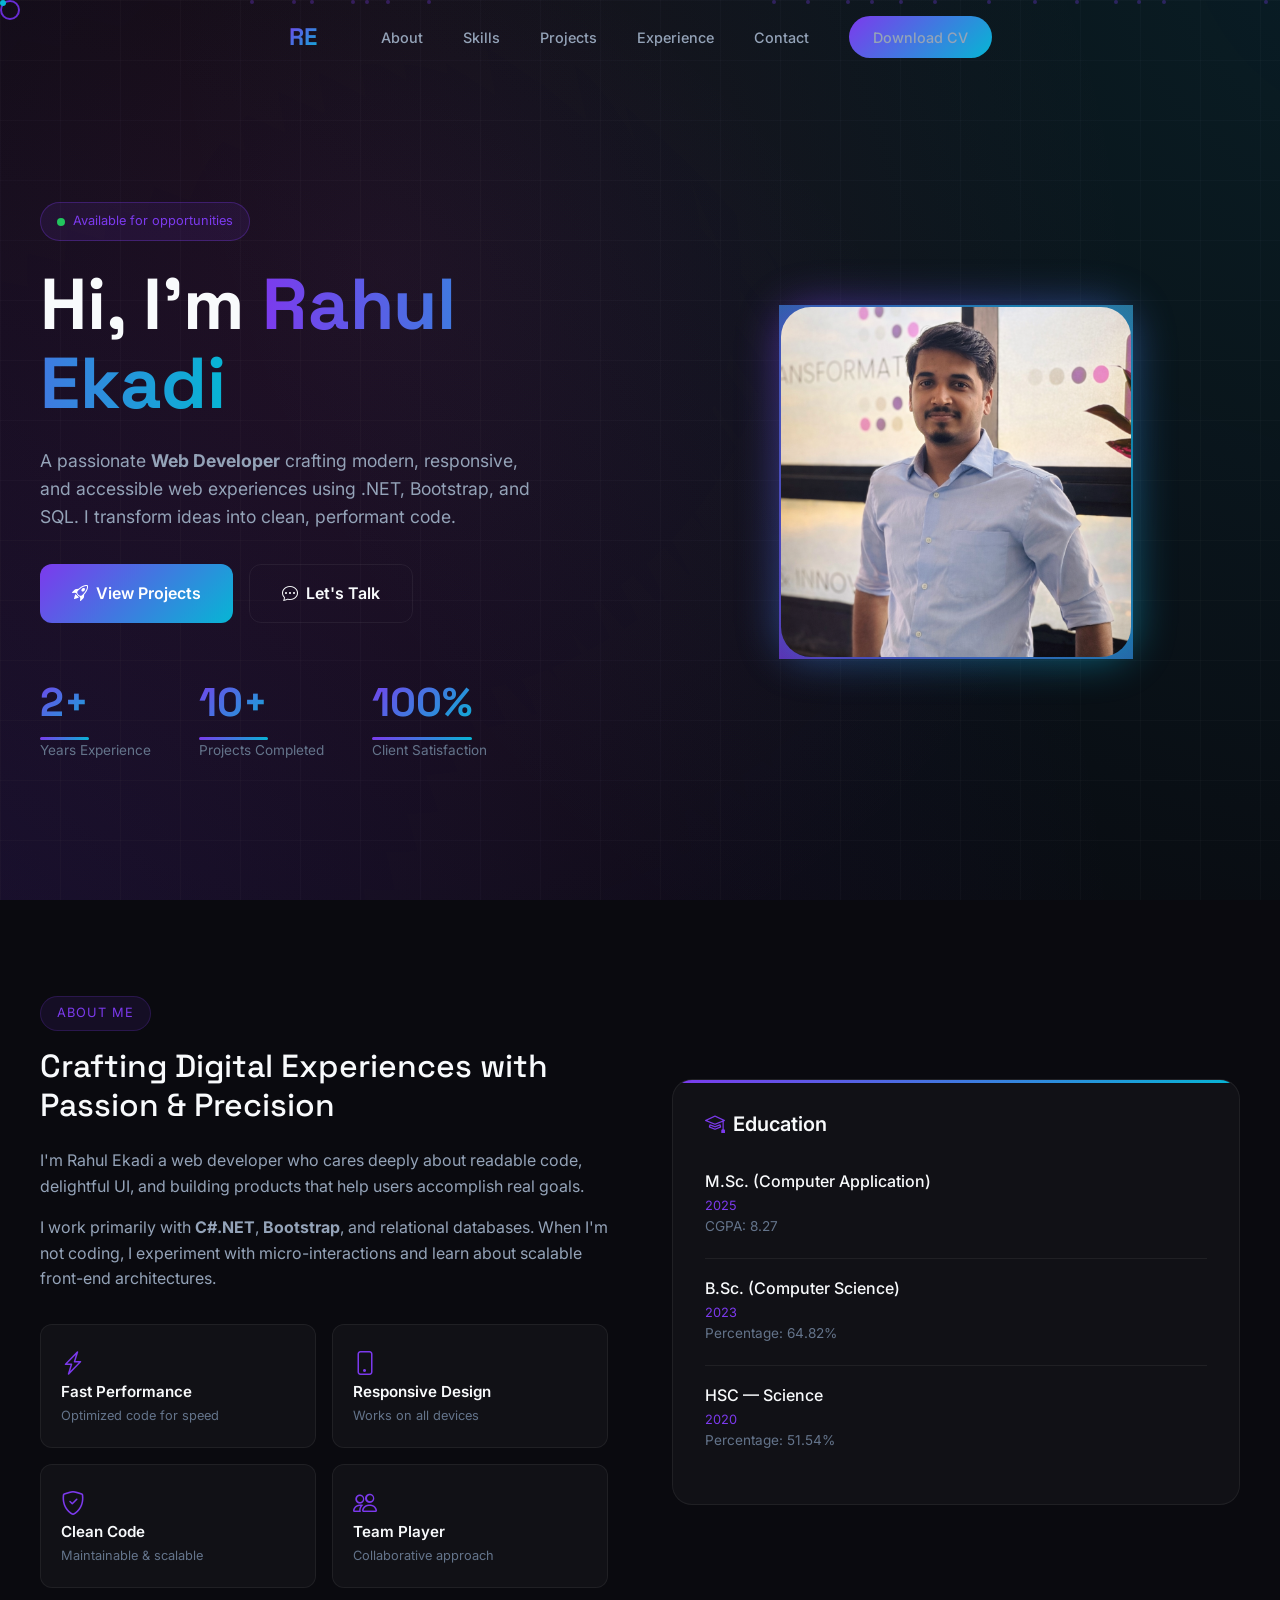
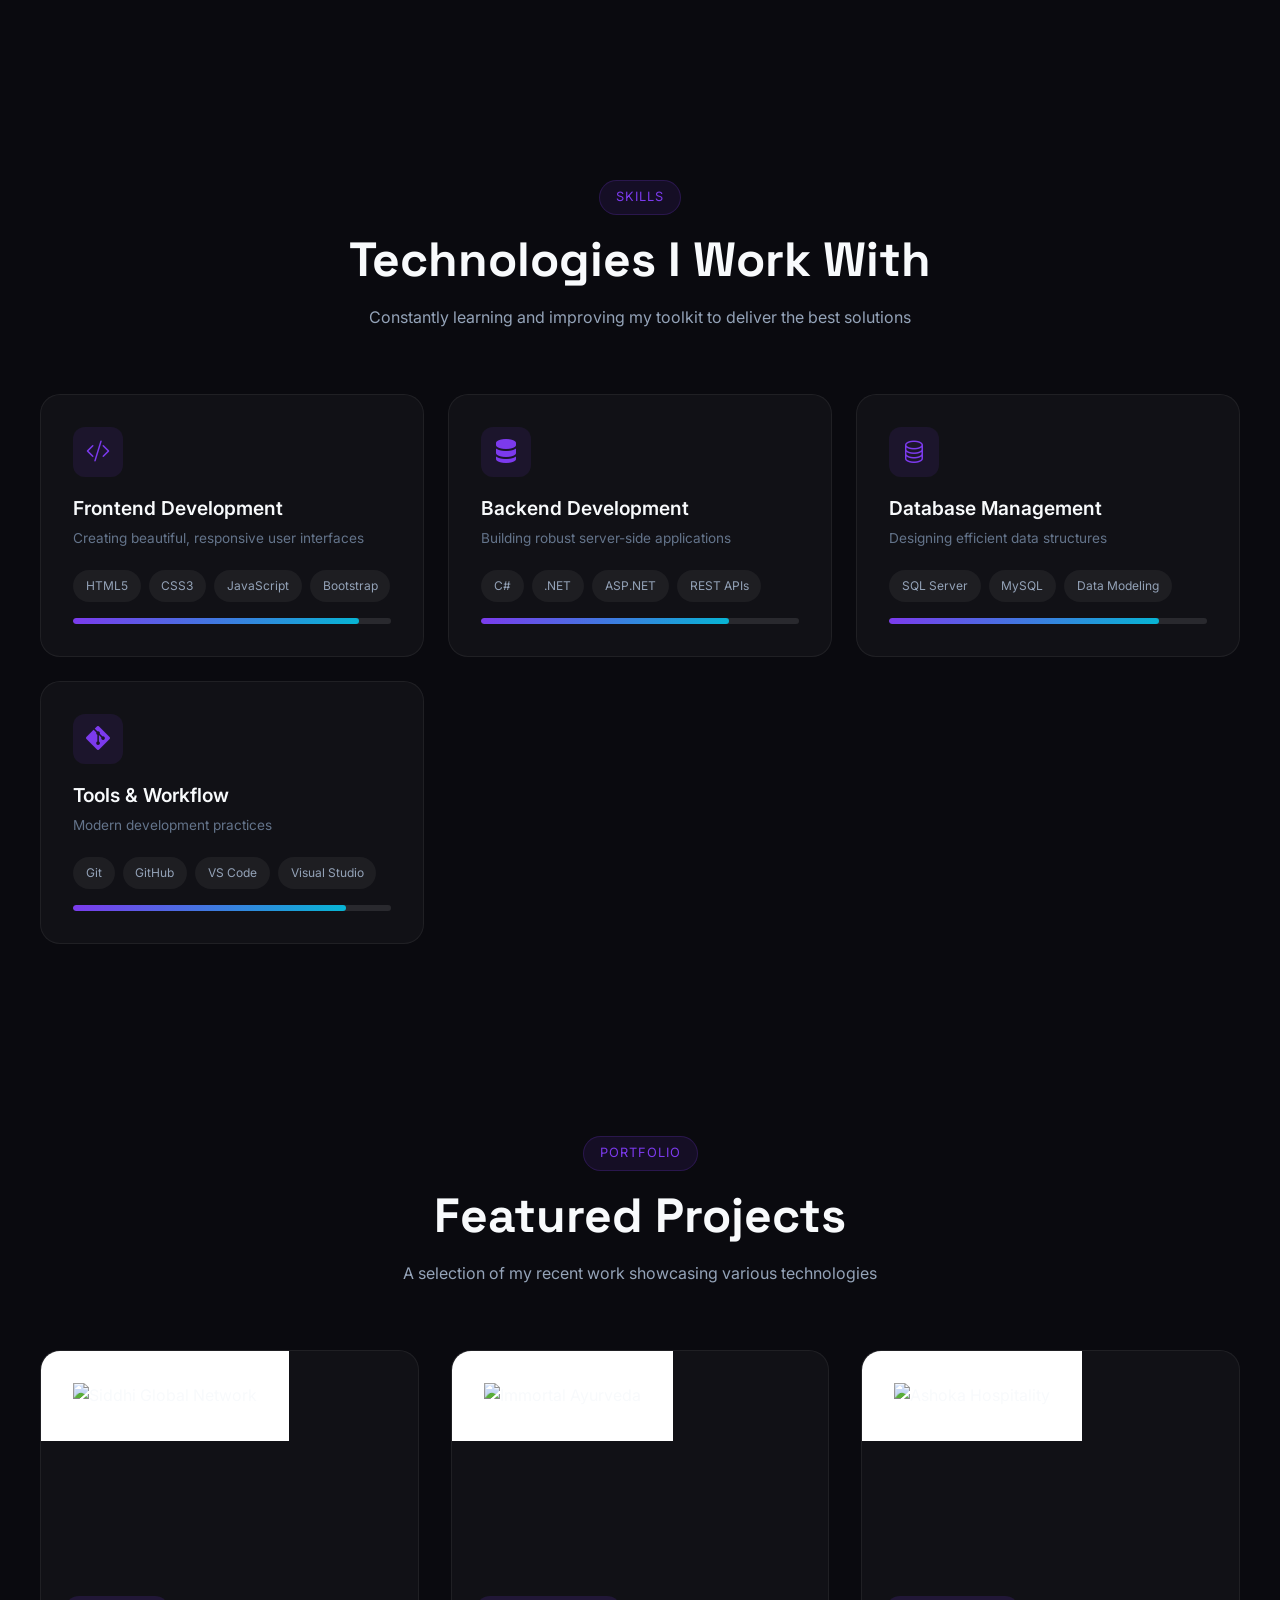
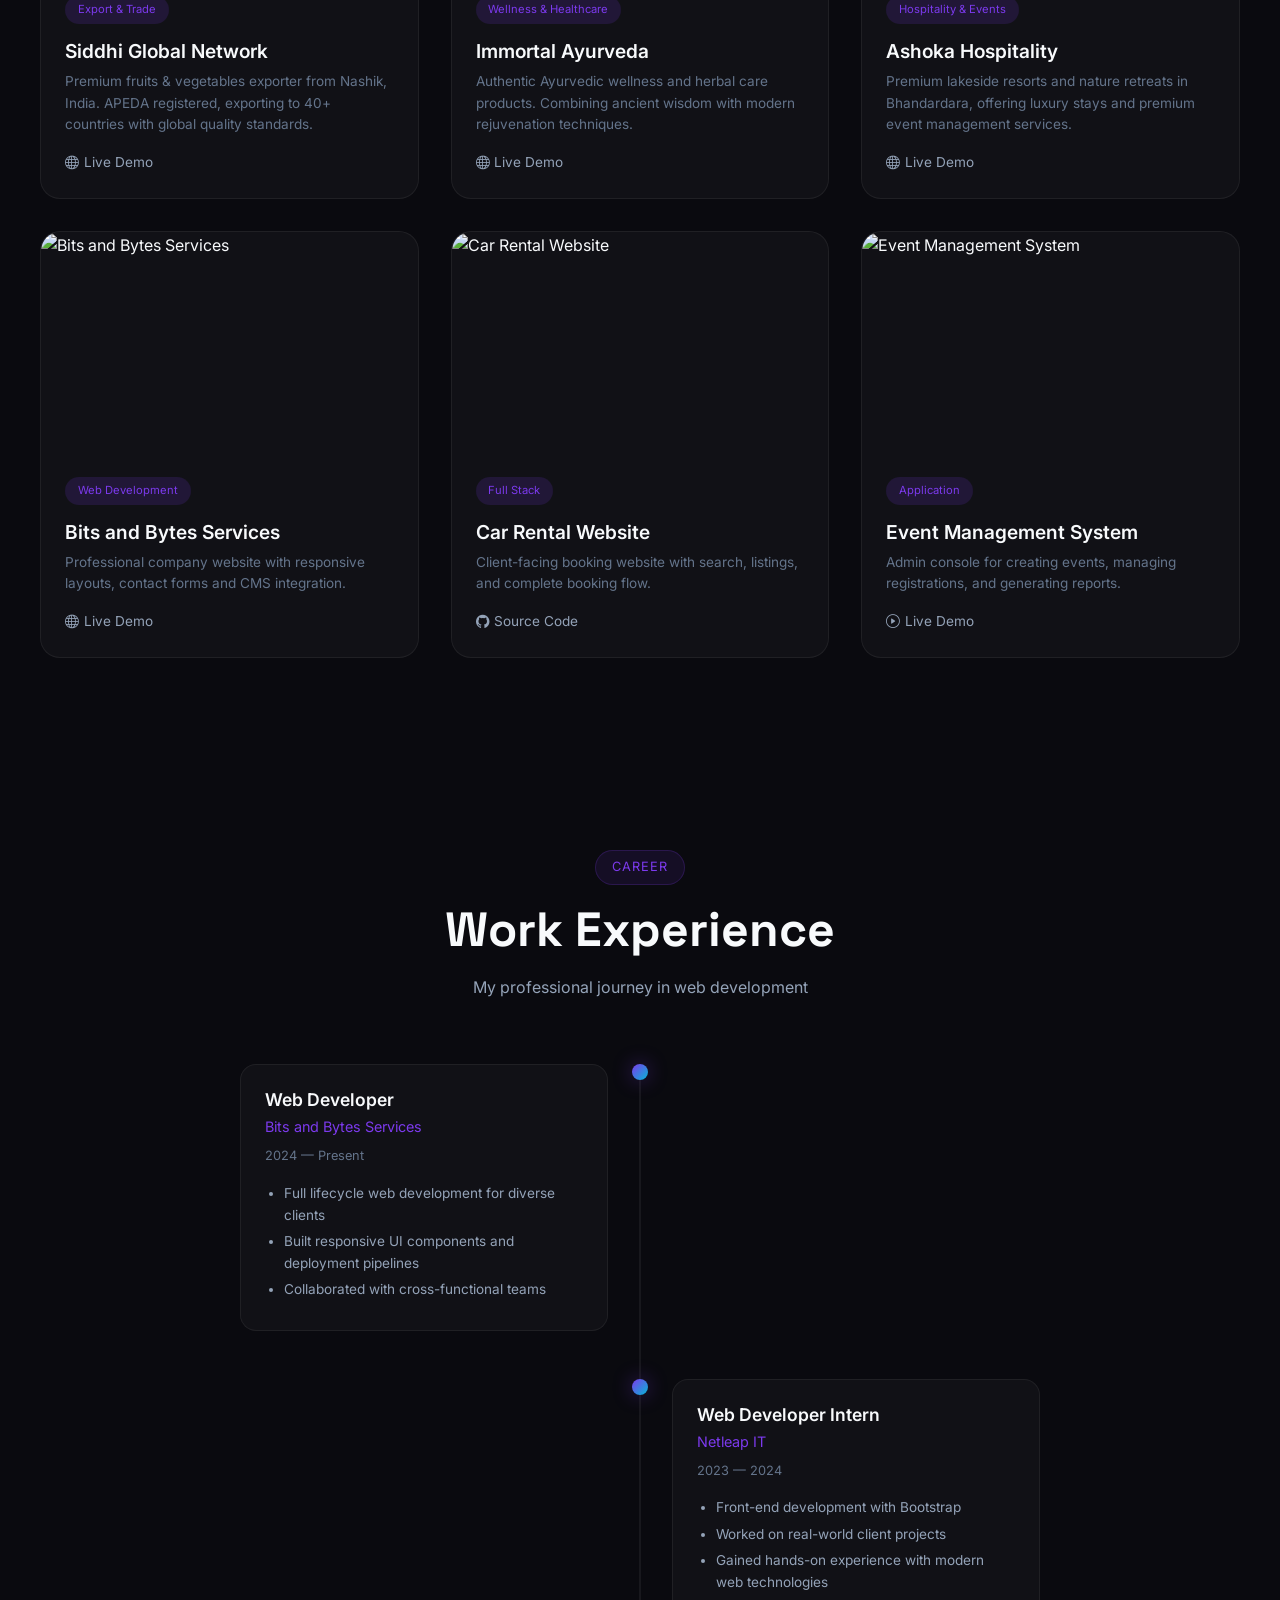
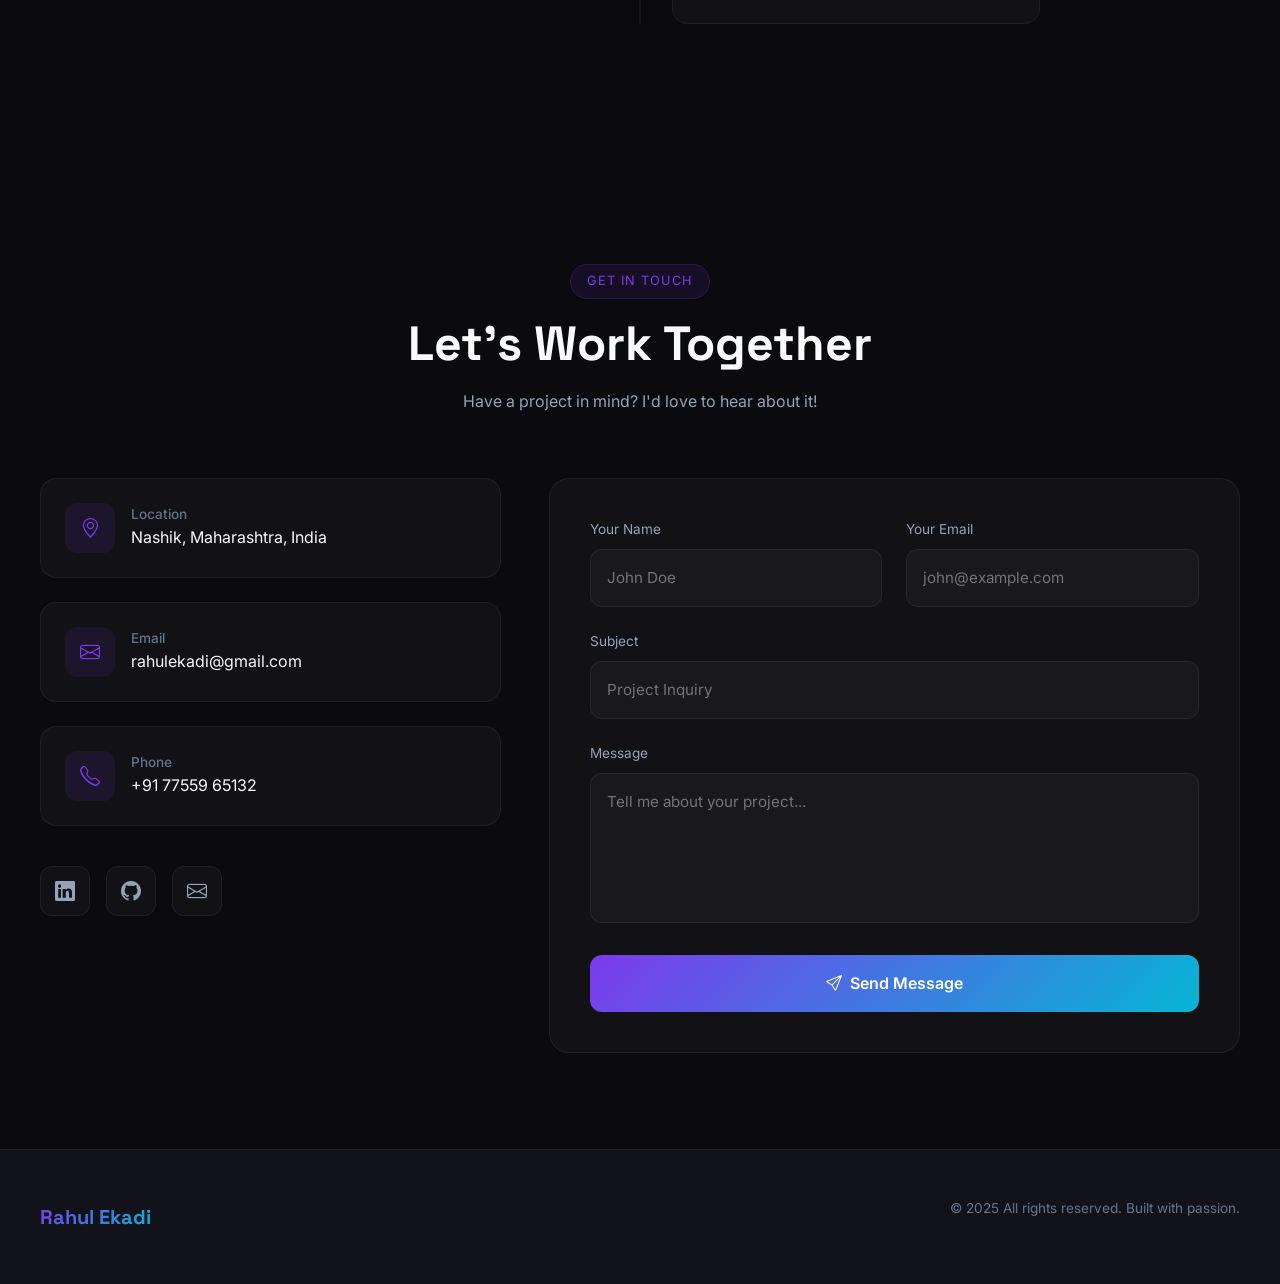
==== index.html @ 23408b02 "Add files via upload" ====
<!doctype html>
<html lang="en">

<head>
  <meta charset="utf-8" />
  <meta name="viewport" content="width=device-width, initial-scale=1" />
  <title>Rahul Ekadi — Web Developer & Designer</title>
  <meta name="description"
    content="Portfolio of Rahul Ekadi — Web Developer specializing in .NET, HTML, CSS, Bootstrap, and SQL." />
  <link
    href="https://fonts.googleapis.com/css2?family=Space+Grotesk:wght@300;400;500;600;700&family=Inter:wght@300;400;500;600;700&display=swap"
    rel="stylesheet">
  <link href="https://cdn.jsdelivr.net/npm/bootstrap@5.3.3/dist/css/bootstrap.min.css" rel="stylesheet">
  <link rel="stylesheet" href="https://cdn.jsdelivr.net/npm/bootstrap-icons@1.11.3/font/bootstrap-icons.css">
  <style>
    * {
      margin: 0;
      padding: 0;
      box-sizing: border-box
    }

    :root {
      --bg-primary: #0a0a0f;
      --bg-secondary: #12121a;
      --bg-card: rgba(255, 255, 255, 0.03);
      --accent: #7c3aed;
      --accent-2: #06b6d4;
      --accent-glow: rgba(124, 58, 237, 0.4);
      --text-primary: #f8fafc;
      --text-secondary: #94a3b8;
      --text-muted: #64748b;
      --border: rgba(255, 255, 255, 0.06);
      --gradient: linear-gradient(135deg, var(--accent), var(--accent-2));
    }

    html {
      scroll-behavior: smooth
    }

    body {
      font-family: 'Inter', sans-serif;
      background: var(--bg-primary);
      color: var(--text-primary);
      overflow-x: hidden;
      line-height: 1.6
    }

    /* Animated Background */
    .bg-animation {
      position: fixed;
      inset: 0;
      z-index: -1;
      overflow: hidden
    }

    .bg-animation::before {
      content: '';
      position: absolute;
      top: -50%;
      left: -50%;
      width: 200%;
      height: 200%;
      background: radial-gradient(circle at 20% 80%, rgba(124, 58, 237, 0.15) 0%, transparent 50%), radial-gradient(circle at 80% 20%, rgba(6, 182, 212, 0.12) 0%, transparent 50%), radial-gradient(circle at 40% 40%, rgba(236, 72, 153, 0.08) 0%, transparent 40%);
      animation: bgMove 20s ease-in-out infinite
    }

    @keyframes bgMove {

      0%,
      100% {
        transform: translate(0, 0) rotate(0deg)
      }

      50% {
        transform: translate(-5%, -5%) rotate(3deg)
      }
    }

    .grid-overlay {
      position: absolute;
      inset: 0;
      background-image: linear-gradient(rgba(255, 255, 255, 0.02) 1px, transparent 1px), linear-gradient(90deg, rgba(255, 255, 255, 0.02) 1px, transparent 1px);
      background-size: 60px 60px
    }

    /* Custom Cursor */
    .cursor {
      width: 20px;
      height: 20px;
      border: 2px solid var(--accent);
      border-radius: 50%;
      position: fixed;
      pointer-events: none;
      z-index: 9999;
      transition: transform 0.15s, opacity 0.15s;
      mix-blend-mode: difference
    }

    .cursor-dot {
      width: 6px;
      height: 6px;
      background: var(--accent-2);
      border-radius: 50%;
      position: fixed;
      pointer-events: none;
      z-index: 9999
    }

    /* Navbar */
    .navbar {
      position: fixed;
      top: 0;
      width: 100%;
      z-index: 1000;
      padding: 1rem 0;
      transition: all 0.4s
    }

    .navbar.scrolled {
      background: rgba(10, 10, 15, 0.85);
      backdrop-filter: blur(20px);
      border-bottom: 1px solid var(--border)
    }

    .nav-container {
      display: flex;
      justify-content: space-between;
      align-items: center;
      max-width: 1200px;
      margin: 0 auto;
      padding: 0 2rem;
      gap: 4rem
    }

    .logo {
      font-family: 'Space Grotesk', sans-serif;
      font-size: 1.5rem;
      font-weight: 700;
      background: var(--gradient);
      -webkit-background-clip: text;
      background-clip: text;
      color: transparent;
      text-decoration: none
    }

    .nav-links {
      display: flex;
      gap: 2.5rem;
      align-items: center
    }

    .nav-links a {
      color: var(--text-secondary);
      text-decoration: none;
      font-size: 0.9rem;
      font-weight: 500;
      position: relative;
      transition: color 0.3s
    }

    .nav-links a:hover {
      color: var(--text-primary)
    }

    .nav-links a::after {
      content: '';
      position: absolute;
      bottom: -4px;
      left: 0;
      width: 0;
      height: 2px;
      background: var(--gradient);
      transition: width 0.3s
    }

    .nav-links a:hover::after {
      width: 100%
    }

    .nav-cta {
      background: var(--gradient);
      color: #fff;
      padding: 0.6rem 1.5rem;
      border-radius: 50px;
      font-weight: 600;
      font-size: 0.85rem;
      text-decoration: none;
      transition: transform 0.3s, box-shadow 0.3s
    }

    .nav-cta:hover {
      transform: translateY(-2px);
      box-shadow: 0 10px 40px var(--accent-glow);
      color: #fff
    }

    .menu-toggle {
      display: none;
      flex-direction: column;
      gap: 5px;
      cursor: pointer;
      padding: 5px
    }

    .menu-toggle span {
      width: 25px;
      height: 2px;
      background: var(--text-primary);
      transition: 0.3s
    }

    /* Hero Section */
    .hero {
      min-height: 100vh;
      display: flex;
      align-items: center;
      padding: 8rem 2rem 4rem;
      position: relative
    }

    .hero-container {
      max-width: 1200px;
      margin: 0 auto;
      display: grid;
      grid-template-columns: 1fr 1fr;
      gap: 4rem;
      align-items: center
    }

    .hero-badge {
      display: inline-flex;
      align-items: center;
      gap: 0.5rem;
      background: rgba(124, 58, 237, 0.1);
      border: 1px solid rgba(124, 58, 237, 0.3);
      padding: 0.5rem 1rem;
      border-radius: 50px;
      font-size: 0.8rem;
      color: var(--accent);
      margin-bottom: 1.5rem
    }

    .hero-badge .dot {
      width: 8px;
      height: 8px;
      background: #22c55e;
      border-radius: 50%;
      animation: pulse 2s infinite
    }

    @keyframes pulse {

      0%,
      100% {
        opacity: 1
      }

      50% {
        opacity: 0.5
      }
    }

    .hero h1 {
      font-family: 'Space Grotesk', sans-serif;
      font-size: clamp(2.5rem, 6vw, 4.5rem);
      font-weight: 700;
      line-height: 1.1;
      margin-bottom: 1.5rem
    }

    .hero h1 .gradient {
      background: var(--gradient);
      -webkit-background-clip: text;
      background-clip: text;
      color: transparent
    }

    .hero-desc {
      font-size: 1.1rem;
      color: var(--text-secondary);
      max-width: 500px;
      margin-bottom: 2rem
    }

    .hero-btns {
      display: flex;
      gap: 1rem;
      flex-wrap: wrap
    }

    .btn-primary-custom {
      background: var(--gradient);
      color: #fff;
      padding: 1rem 2rem;
      border-radius: 12px;
      font-weight: 600;
      text-decoration: none;
      display: inline-flex;
      align-items: center;
      gap: 0.5rem;
      transition: all 0.3s;
      border: none
    }

    .btn-primary-custom:hover {
      transform: translateY(-3px);
      box-shadow: 0 20px 40px var(--accent-glow);
      color: #fff
    }

    .btn-outline-custom {
      background: transparent;
      border: 1px solid var(--border);
      color: var(--text-primary);
      padding: 1rem 2rem;
      border-radius: 12px;
      font-weight: 600;
      text-decoration: none;
      display: inline-flex;
      align-items: center;
      gap: 0.5rem;
      transition: all 0.3s
    }

    .btn-outline-custom:hover {
      background: rgba(255, 255, 255, 0.05);
      border-color: var(--accent);
      color: #fff
    }

    .hero-stats {
      display: flex;
      gap: 3rem;
      margin-top: 3rem
    }

    .stat {
      text-align: left
    }

    .stat-number {
      font-family: 'Space Grotesk', sans-serif;
      font-size: 2.5rem;
      font-weight: 700;
      background: var(--gradient);
      -webkit-background-clip: text;
      background-clip: text;
      color: transparent
    }

    .stat-label {
      font-size: 0.85rem;
      color: var(--text-muted);
      margin-top: 0.3rem
    }

    .hero-visual {
      position: relative;
      display: flex;
      justify-content: center;
      align-items: center
    }

    .hero-image-wrapper {
      position: relative;
      width: 350px;
      height: 350px
    }

    .hero-image {
      width: 100%;
      height: 100%;
      object-fit: cover;
      border-radius: 30px;
      position: relative;
      z-index: 2;
      background: linear-gradient(135deg, rgba(124, 58, 237, 0.3), rgba(6, 182, 212, 0.3))
    }

    .hero-image-glow {
      position: absolute;
      inset: -3px;
      background: var(--gradient);
      border-radius: 33px;
      z-index: 1;
      filter: blur(20px);
      opacity: 0.5;
      animation: glowPulse 3s ease-in-out infinite
    }

    @keyframes glowPulse {

      0%,
      100% {
        opacity: 0.5;
        transform: scale(1)
      }

      50% {
        opacity: 0.7;
        transform: scale(1.02)
      }
    }

    .floating-card {
      position: absolute;
      background: var(--bg-card);
      backdrop-filter: blur(20px);
      border: 1px solid var(--border);
      border-radius: 16px;
      padding: 1rem 1.5rem;
      display: flex;
      align-items: center;
      gap: 0.75rem;
      animation: float 4s ease-in-out infinite
    }

    .floating-card.card-1 {
      top: 10%;
      right: -20%;
      animation-delay: 0s
    }

    .floating-card.card-2 {
      bottom: 20%;
      left: -15%;
      animation-delay: 1s
    }

    .floating-card.card-3 {
      bottom: -5%;
      right: 10%;
      animation-delay: 2s
    }

    @keyframes float {

      0%,
      100% {
        transform: translateY(0)
      }

      50% {
        transform: translateY(-15px)
      }
    }

    .floating-card i {
      font-size: 1.5rem;
      color: var(--accent)
    }

    .floating-card span {
      font-size: 0.85rem;
      font-weight: 500
    }

    /* Section Styles */
    section {
      padding: 6rem 2rem
    }

    .section-container {
      max-width: 1200px;
      margin: 0 auto
    }

    .section-header {
      text-align: center;
      margin-bottom: 4rem
    }

    .section-tag {
      display: inline-block;
      background: rgba(124, 58, 237, 0.1);
      border: 1px solid rgba(124, 58, 237, 0.2);
      padding: 0.4rem 1rem;
      border-radius: 50px;
      font-size: 0.8rem;
      color: var(--accent);
      margin-bottom: 1rem;
      text-transform: uppercase;
      letter-spacing: 1px
    }

    .section-title {
      font-family: 'Space Grotesk', sans-serif;
      font-size: clamp(2rem, 4vw, 3rem);
      font-weight: 700;
      margin-bottom: 1rem
    }

    .section-desc {
      color: var(--text-secondary);
      max-width: 600px;
      margin: 0 auto
    }

    /* About Section */
    .about-grid {
      display: grid;
      grid-template-columns: 1fr 1fr;
      gap: 4rem;
      align-items: center
    }

    .about-content h3 {
      font-family: 'Space Grotesk', sans-serif;
      font-size: 2rem;
      margin-bottom: 1.5rem
    }

    .about-content p {
      color: var(--text-secondary);
      margin-bottom: 1rem
    }

    .about-highlights {
      display: grid;
      grid-template-columns: 1fr 1fr;
      gap: 1rem;
      margin-top: 2rem
    }

    .highlight-item {
      background: var(--bg-card);
      border: 1px solid var(--border);
      border-radius: 12px;
      padding: 1.25rem;
      transition: all 0.3s
    }

    .highlight-item:hover {
      border-color: var(--accent);
      transform: translateY(-3px)
    }

    .highlight-item i {
      font-size: 1.5rem;
      color: var(--accent);
      margin-bottom: 0.5rem
    }

    .highlight-item h4 {
      font-size: 0.95rem;
      font-weight: 600;
      margin-bottom: 0.3rem
    }

    .highlight-item p {
      font-size: 0.8rem;
      color: var(--text-muted);
      margin: 0
    }

    .edu-card {
      background: var(--bg-card);
      border: 1px solid var(--border);
      border-radius: 20px;
      padding: 2rem;
      position: relative;
      overflow: hidden
    }

    .edu-card::before {
      content: '';
      position: absolute;
      top: 0;
      left: 0;
      width: 100%;
      height: 3px;
      background: var(--gradient)
    }

    .edu-item {
      padding: 1.25rem 0;
      border-bottom: 1px solid var(--border)
    }

    .edu-item:last-child {
      border: none
    }

    .edu-item h4 {
      font-size: 1rem;
      margin-bottom: 0.3rem
    }

    .edu-item .year {
      font-size: 0.8rem;
      color: var(--accent)
    }

    .edu-item .score {
      font-size: 0.85rem;
      color: var(--text-muted)
    }

    /* Skills Section */
    .skills-grid {
      display: grid;
      grid-template-columns: repeat(auto-fit, minmax(300px, 1fr));
      gap: 1.5rem
    }

    .skill-card {
      background: var(--bg-card);
      border: 1px solid var(--border);
      border-radius: 20px;
      padding: 2rem;
      transition: all 0.4s;
      position: relative;
      overflow: hidden
    }

    .skill-card:hover {
      border-color: var(--accent);
      transform: translateY(-5px);
      box-shadow: 0 20px 40px rgba(124, 58, 237, 0.1)
    }

    .skill-card::before {
      content: '';
      position: absolute;
      top: 0;
      left: 0;
      width: 0;
      height: 3px;
      background: var(--gradient);
      transition: width 0.4s
    }

    .skill-card:hover::before {
      width: 100%
    }

    .skill-icon {
      width: 50px;
      height: 50px;
      background: rgba(124, 58, 237, 0.1);
      border-radius: 12px;
      display: flex;
      align-items: center;
      justify-content: center;
      margin-bottom: 1.25rem
    }

    .skill-icon i {
      font-size: 1.5rem;
      color: var(--accent)
    }

    .skill-card h3 {
      font-size: 1.2rem;
      font-weight: 600;
      margin-bottom: 0.5rem
    }

    .skill-card p {
      font-size: 0.85rem;
      color: var(--text-muted);
      margin-bottom: 1.25rem
    }

    .skill-tags {
      display: flex;
      flex-wrap: wrap;
      gap: 0.5rem
    }

    .skill-tag {
      background: rgba(255, 255, 255, 0.05);
      padding: 0.4rem 0.8rem;
      border-radius: 50px;
      font-size: 0.75rem;
      color: var(--text-secondary)
    }

    .skill-bar-container {
      margin-top: 1rem
    }

    .skill-bar-bg {
      height: 6px;
      background: rgba(255, 255, 255, 0.1);
      border-radius: 10px;
      overflow: hidden
    }

    .skill-bar-fill {
      height: 100%;
      background: var(--gradient);
      border-radius: 10px;
      width: 0;
      transition: width 1.5s cubic-bezier(0.4, 0, 0.2, 1)
    }

    /* Projects Section */
    .projects-grid {
      display: grid;
      grid-template-columns: repeat(auto-fit, minmax(350px, 1fr));
      gap: 2rem
    }

    .project-card {
      background: var(--bg-card);
      border: 1px solid var(--border);
      border-radius: 20px;
      overflow: hidden;
      transition: all 0.4s;
      position: relative
    }

    .project-card:hover {
      border-color: var(--accent);
      transform: translateY(-8px);
      box-shadow: 0 30px 60px rgba(0, 0, 0, 0.3)
    }

    .project-image {
      position: relative;
      height: 220px;
      overflow: hidden
    }

    .project-image img {
      width: 100%;
      height: 100%;
      object-fit: cover;
      transition: transform 0.5s
    }

    .project-card:hover .project-image img {
      transform: scale(1.1)
    }

    .project-overlay {
      position: absolute;
      inset: 0;
      background: linear-gradient(to top, rgba(10, 10, 15, 0.95) 0%, transparent 60%);
      display: flex;
      align-items: flex-end;
      padding: 1.5rem;
      opacity: 0;
      transition: opacity 0.4s
    }

    .project-card:hover .project-overlay {
      opacity: 1
    }

    .project-content {
      padding: 1.5rem
    }

    .project-tag {
      display: inline-block;
      background: rgba(124, 58, 237, 0.15);
      color: var(--accent);
      padding: 0.3rem 0.8rem;
      border-radius: 50px;
      font-size: 0.7rem;
      margin-bottom: 1rem
    }

    .project-content h3 {
      font-size: 1.2rem;
      font-weight: 600;
      margin-bottom: 0.5rem
    }

    .project-content p {
      font-size: 0.85rem;
      color: var(--text-muted);
      margin-bottom: 1rem
    }

    .project-links {
      display: flex;
      gap: 1rem
    }

    .project-links a {
      color: var(--text-secondary);
      font-size: 0.85rem;
      text-decoration: none;
      display: flex;
      align-items: center;
      gap: 0.3rem;
      transition: color 0.3s
    }

    .project-links a:hover {
      color: var(--accent)
    }

    /* Experience Section */
    .timeline {
      position: relative;
      max-width: 800px;
      margin: 0 auto
    }

    .timeline::before {
      content: '';
      position: absolute;
      left: 50%;
      width: 2px;
      height: 100%;
      background: var(--border);
      transform: translateX(-50%)
    }

    .timeline-item {
      position: relative;
      margin-bottom: 3rem;
      display: flex
    }

    .timeline-item:nth-child(odd) {
      justify-content: flex-start;
      padding-right: calc(50% + 2rem)
    }

    .timeline-item:nth-child(even) {
      justify-content: flex-end;
      padding-left: calc(50% + 2rem)
    }

    .timeline-dot {
      position: absolute;
      left: 50%;
      width: 16px;
      height: 16px;
      background: var(--gradient);
      border-radius: 50%;
      transform: translateX(-50%);
      z-index: 2;
      box-shadow: 0 0 20px var(--accent-glow)
    }

    .timeline-content {
      background: var(--bg-card);
      border: 1px solid var(--border);
      border-radius: 16px;
      padding: 1.5rem;
      width: 100%;
      transition: all 0.3s
    }

    .timeline-content:hover {
      border-color: var(--accent);
      transform: translateY(-3px)
    }

    .timeline-content h3 {
      font-size: 1.1rem;
      font-weight: 600;
      margin-bottom: 0.3rem
    }

    .timeline-content .company {
      color: var(--accent);
      font-size: 0.9rem;
      margin-bottom: 0.5rem
    }

    .timeline-content .date {
      font-size: 0.8rem;
      color: var(--text-muted);
      margin-bottom: 1rem
    }

    .timeline-content ul {
      padding-left: 1.2rem;
      margin: 0
    }

    .timeline-content li {
      font-size: 0.85rem;
      color: var(--text-secondary);
      margin-bottom: 0.3rem
    }

    /* Contact Section */
    .contact-grid {
      display: grid;
      grid-template-columns: 1fr 1.5fr;
      gap: 3rem
    }

    .contact-info {
      display: flex;
      flex-direction: column;
      gap: 1.5rem
    }

    .contact-card-item {
      background: var(--bg-card);
      border: 1px solid var(--border);
      border-radius: 16px;
      padding: 1.5rem;
      display: flex;
      align-items: center;
      gap: 1rem;
      transition: all 0.3s
    }

    .contact-card-item:hover {
      border-color: var(--accent);
      transform: translateX(5px)
    }

    .contact-card-item i {
      width: 50px;
      height: 50px;
      background: rgba(124, 58, 237, 0.1);
      border-radius: 12px;
      display: flex;
      align-items: center;
      justify-content: center;
      font-size: 1.25rem;
      color: var(--accent)
    }

    .contact-card-item h4 {
      font-size: 0.85rem;
      color: var(--text-muted);
      margin-bottom: 0.2rem
    }

    .contact-card-item p,
    .contact-card-item a {
      font-size: 1rem;
      color: var(--text-primary);
      text-decoration: none;
      margin: 0
    }

    .social-links {
      display: flex;
      gap: 1rem;
      margin-top: 1rem
    }

    .social-link {
      width: 50px;
      height: 50px;
      background: var(--bg-card);
      border: 1px solid var(--border);
      border-radius: 12px;
      display: flex;
      align-items: center;
      justify-content: center;
      color: var(--text-secondary);
      font-size: 1.25rem;
      transition: all 0.3s;
      text-decoration: none
    }

    .social-link:hover {
      background: var(--accent);
      border-color: var(--accent);
      color: #fff;
      transform: translateY(-3px)
    }

    .contact-form {
      background: var(--bg-card);
      border: 1px solid var(--border);
      border-radius: 20px;
      padding: 2.5rem
    }

    .form-group {
      margin-bottom: 1.5rem
    }

    .form-group label {
      display: block;
      font-size: 0.85rem;
      color: var(--text-secondary);
      margin-bottom: 0.5rem
    }

    .form-group input,
    .form-group textarea {
      width: 100%;
      background: rgba(255, 255, 255, 0.03);
      border: 1px solid var(--border);
      border-radius: 12px;
      padding: 1rem;
      color: var(--text-primary);
      font-family: inherit;
      font-size: 0.95rem;
      transition: all 0.3s
    }

    .form-group input:focus,
    .form-group textarea:focus {
      outline: none;
      border-color: var(--accent);
      box-shadow: 0 0 20px rgba(124, 58, 237, 0.1)
    }

    .form-group textarea {
      resize: none;
      min-height: 150px
    }

    .form-row {
      display: grid;
      grid-template-columns: 1fr 1fr;
      gap: 1.5rem
    }

    /* Footer */
    footer {
      background: var(--bg-secondary);
      border-top: 1px solid var(--border);
      padding: 3rem 2rem
    }

    .footer-container {
      max-width: 1200px;
      margin: 0 auto;
      display: flex;
      justify-content: space-between;
      align-items: center;
      flex-wrap: wrap;
      gap: 1rem
    }

    .footer-logo {
      font-family: 'Space Grotesk', sans-serif;
      font-size: 1.25rem;
      font-weight: 700;
      background: var(--gradient);
      -webkit-background-clip: text;
      background-clip: text;
      color: transparent
    }

    .footer-text {
      color: var(--text-muted);
      font-size: 0.85rem
    }

    /* Scroll to Top */
    .scroll-top {
      position: fixed;
      bottom: 2rem;
      right: 2rem;
      width: 50px;
      height: 50px;
      background: var(--gradient);
      border-radius: 12px;
      display: flex;
      align-items: center;
      justify-content: center;
      cursor: pointer;
      opacity: 0;
      visibility: hidden;
      transition: all 0.3s;
      z-index: 999;
      border: none
    }

    .scroll-top.visible {
      opacity: 1;
      visibility: visible
    }

    .scroll-top:hover {
      transform: translateY(-3px);
      box-shadow: 0 10px 30px var(--accent-glow)
    }

    .scroll-top i {
      color: #fff;
      font-size: 1.25rem
    }

    /* Text Typing Animation */
    .typing-text {
      overflow: hidden;
      border-right: 3px solid var(--accent);
      white-space: nowrap;
      animation: typing 3s steps(30) 1s forwards, blink 0.7s step-end infinite
    }

    @keyframes typing {
      from {
        width: 0
      }

      to {
        width: 100%
      }
    }

    @keyframes blink {
      50% {
        border-color: transparent
      }
    }

    /* Gradient Text Animation */
    .animated-gradient {
      background: linear-gradient(90deg, var(--accent), var(--accent-2), #ec4899, var(--accent));
      background-size: 300% 100%;
      -webkit-background-clip: text;
      background-clip: text;
      color: transparent;
      animation: gradientMove 4s ease infinite
    }

    @keyframes gradientMove {
      0% {
        background-position: 0% 50%
      }

      50% {
        background-position: 100% 50%
      }

      100% {
        background-position: 0% 50%
      }
    }

    /* Enhanced Card Glow */
    .skill-card::after,
    .project-card::after {
      content: '';
      position: absolute;
      inset: -1px;
      background: var(--gradient);
      border-radius: 20px;
      z-index: -1;
      opacity: 0;
      transition: opacity 0.4s
    }

    .skill-card:hover::after,
    .project-card:hover::after {
      opacity: 0.3;
      filter: blur(15px)
    }

    /* Particle Effect Dots */
    .particles {
      position: fixed;
      inset: 0;
      pointer-events: none;
      overflow: hidden;
      z-index: -1
    }

    .particle {
      position: absolute;
      width: 4px;
      height: 4px;
      background: var(--accent);
      border-radius: 50%;
      opacity: 0.3;
      animation: particleFloat 15s infinite
    }

    @keyframes particleFloat {

      0%,
      100% {
        transform: translateY(100vh) rotate(0deg);
        opacity: 0
      }

      10% {
        opacity: 0.3
      }

      90% {
        opacity: 0.3
      }

      100% {
        transform: translateY(-100vh) rotate(720deg);
        opacity: 0
      }
    }

    /* Glowing Border Animation */
    .glow-border {
      position: relative
    }

    .glow-border::before {
      content: '';
      position: absolute;
      inset: -2px;
      background: linear-gradient(45deg, var(--accent), var(--accent-2), #ec4899, var(--accent));
      background-size: 400%;
      border-radius: inherit;
      z-index: -1;
      animation: glowRotate 3s ease infinite;
      opacity: 0.7
    }

    @keyframes glowRotate {
      0% {
        background-position: 0% 50%
      }

      50% {
        background-position: 100% 50%
      }

      100% {
        background-position: 0% 50%
      }
    }

    /* Shimmer Effect */
    .shimmer {
      position: relative;
      overflow: hidden
    }

    .shimmer::after {
      content: '';
      position: absolute;
      top: 0;
      left: -100%;
      width: 100%;
      height: 100%;
      background: linear-gradient(90deg, transparent, rgba(255, 255, 255, 0.1), transparent);
      animation: shimmer 2s infinite
    }

    @keyframes shimmer {
      100% {
        left: 100%
      }
    }

    /* Enhanced Stat Numbers */
    .stat-number {
      position: relative;
      display: inline-block
    }

    .stat-number::after {
      content: '';
      position: absolute;
      bottom: -5px;
      left: 0;
      width: 100%;
      height: 3px;
      background: var(--gradient);
      border-radius: 2px;
      transform: scaleX(0);
      animation: statLine 1s 1.5s forwards
    }

    @keyframes statLine {
      to {
        transform: scaleX(1)
      }
    }

    /* Animations */
    .fade-in {
      opacity: 0;
      transform: translateY(30px);
      transition: all 0.8s cubic-bezier(0.4, 0, 0.2, 1)
    }

    .fade-in.visible {
      opacity: 1;
      transform: translateY(0)
    }

    .fade-in-left {
      opacity: 0;
      transform: translateX(-50px);
      transition: all 0.8s cubic-bezier(0.4, 0, 0.2, 1)
    }

    .fade-in-left.visible {
      opacity: 1;
      transform: translateX(0)
    }

    .fade-in-right {
      opacity: 0;
      transform: translateX(50px);
      transition: all 0.8s cubic-bezier(0.4, 0, 0.2, 1)
    }

    .fade-in-right.visible {
      opacity: 1;
      transform: translateX(0)
    }

    .scale-in {
      opacity: 0;
      transform: scale(0.8);
      transition: all 0.6s cubic-bezier(0.4, 0, 0.2, 1)
    }

    .scale-in.visible {
      opacity: 1;
      transform: scale(1)
    }

    [data-delay="100"] {
      transition-delay: 0.1s
    }

    [data-delay="200"] {
      transition-delay: 0.2s
    }

    [data-delay="300"] {
      transition-delay: 0.3s
    }

    [data-delay="400"] {
      transition-delay: 0.4s
    }

    [data-delay="500"] {
      transition-delay: 0.5s
    }

    /* Responsive */
    @media(max-width:992px) {

      .hero-container,
      .about-grid,
      .contact-grid {
        grid-template-columns: 1fr
      }

      .hero-visual {
        order: -1;
        margin-bottom: 2rem
      }

      .hero-image-wrapper {
        width: 280px;
        height: 280px
      }

      .floating-card {
        display: none
      }

      .timeline::before {
        left: 20px
      }

      .timeline-item {
        padding-right: 0 !important;
        padding-left: 60px !important;
        justify-content: flex-start !important
      }

      .timeline-dot {
        left: 20px
      }

      .nav-links {
        display: none
      }

      .menu-toggle {
        display: flex
      }
    }

    @media(max-width:576px) {
      .hero h1 {
        font-size: 2rem
      }

      .hero-stats {
        flex-direction: column;
        gap: 1.5rem
      }

      .form-row {
        grid-template-columns: 1fr
      }

      .about-highlights {
        grid-template-columns: 1fr
      }
    }
  </style>
</head>

<body>
  <!-- Animated Background -->
  <div class="bg-animation">
    <div class="grid-overlay"></div>
  </div>

  <!-- Floating Particles -->
  <div class="particles" id="particles"></div>

  <!-- Custom Cursor -->
  <div class="cursor"></div>
  <div class="cursor-dot"></div>

  <!-- Navbar -->
  <nav class="navbar" id="navbar">
    <div class="nav-container">
      <a href="#" class="logo">RE</a>
      <div class="nav-links">
        <a href="#about">About</a>
        <a href="#skills">Skills</a>
        <a href="#projects">Projects</a>
        <a href="#experience">Experience</a>
        <a href="#contact">Contact</a>
        <a href="Rahul Ekadi Resume (2).pdf" class="nav-cta" download>Download CV</a>
      </div>
      <div class="menu-toggle" onclick="toggleMenu()">
        <span></span><span></span><span></span>
      </div>
    </div>
  </nav>

  <!-- Hero Section -->
  <section class="hero" id="hero">
    <div class="hero-container">
      <div class="hero-content">
        <div class="hero-badge">
          <span class="dot"></span>
          <span>Available for opportunities</span>
        </div>
        <h1>Hi, I'm <span class="animated-gradient">Rahul Ekadi</span></h1>
        <p class="hero-desc">A passionate <strong>Web Developer</strong> crafting modern, responsive, and accessible web
          experiences using .NET, Bootstrap, and SQL. I transform ideas into clean, performant code.</p>
        <div class="hero-btns">
          <a href="#projects" class="btn-primary-custom shimmer"><i class="bi bi-rocket-takeoff"></i> View Projects</a>
          <a href="#contact" class="btn-outline-custom"><i class="bi bi-chat-dots"></i> Let's Talk</a>
        </div>
        <div class="hero-stats">
          <div class="stat scale-in">
            <div class="stat-number">2+</div>
            <div class="stat-label">Years Experience</div>
          </div>
          <div class="stat scale-in" data-delay="100">
            <div class="stat-number">10+</div>
            <div class="stat-label">Projects Completed</div>
          </div>
          <div class="stat scale-in" data-delay="200">
            <div class="stat-number">100%</div>
            <div class="stat-label">Client Satisfaction</div>
          </div>
        </div>
      </div>
      <div class="hero-visual">
        <div class="hero-image-wrapper glow-border">
          <div class="hero-image-glow"></div>
          <img src="rahulekadi.png" .jpg" alt="Rahul Ekadi" class="hero-image">
        </div>
        <!-- <div class="floating-card card-1"><i class="bi bi-code-slash"></i><span>.NET Developer</span></div>
        <div class="floating-card card-2"><i class="bi bi-palette"></i><span>Web Developer</span></div>
        <div class="floating-card card-3"><i class="bi bi-database"></i><span>SQL Expert</span></div>
      </div> -->
      </div>
  </section>

  <!-- About Section -->
  <section id="about">
    <div class="section-container">
      <div class="about-grid">
        <div class="about-content fade-in">
          <span class="section-tag">About Me</span>
          <h3>Crafting Digital Experiences with Passion & Precision</h3>
          <p>I'm Rahul Ekadi a web developer who cares deeply about readable code, delightful UI, and building products
            that help users accomplish real goals.</p>
          <p>I work primarily with <strong>C#.NET</strong>, <strong>Bootstrap</strong>, and relational databases. When
            I'm not coding, I experiment with micro-interactions and learn about scalable front-end architectures.</p>
          <div class="about-highlights">
            <div class="highlight-item">
              <i class="bi bi-lightning-charge"></i>
              <h4>Fast Performance</h4>
              <p>Optimized code for speed</p>
            </div>
            <div class="highlight-item">
              <i class="bi bi-phone"></i>
              <h4>Responsive Design</h4>
              <p>Works on all devices</p>
            </div>
            <div class="highlight-item">
              <i class="bi bi-shield-check"></i>
              <h4>Clean Code</h4>
              <p>Maintainable & scalable</p>
            </div>
            <div class="highlight-item">
              <i class="bi bi-people"></i>
              <h4>Team Player</h4>
              <p>Collaborative approach</p>
            </div>
          </div>
        </div>
        <div class="edu-card fade-in" data-delay="200">
          <h3 style="font-size:1.25rem;font-weight:600;margin-bottom:1rem"><i class="bi bi-mortarboard"
              style="color:var(--accent);margin-right:0.5rem"></i>Education</h3>
          <div class="edu-item">
            <h4>M.Sc. (Computer Application)</h4>
            <div class="year">2025</div>
            <div class="score">CGPA: 8.27</div>
          </div>
          <div class="edu-item">
            <h4>B.Sc. (Computer Science)</h4>
            <div class="year">2023</div>
            <div class="score">Percentage: 64.82%</div>
          </div>
          <div class="edu-item">
            <h4>HSC — Science</h4>
            <div class="year">2020</div>
            <div class="score">Percentage: 51.54%</div>
          </div>
        </div>
      </div>
    </div>
  </section>

  <!-- Skills Section -->
  <section id="skills">
    <div class="section-container">
      <div class="section-header fade-in">
        <span class="section-tag">Skills</span>
        <h2 class="section-title">Technologies I Work With</h2>
        <p class="section-desc">Constantly learning and improving my toolkit to deliver the best solutions</p>
      </div>
      <div class="skills-grid">
        <div class="skill-card fade-in">
          <div class="skill-icon"><i class="bi bi-code-slash"></i></div>
          <h3>Frontend Development</h3>
          <p>Creating beautiful, responsive user interfaces</p>
          <div class="skill-tags">
            <span class="skill-tag">HTML5</span>
            <span class="skill-tag">CSS3</span>
            <span class="skill-tag">JavaScript</span>
            <span class="skill-tag">Bootstrap</span>
          </div>
          <div class="skill-bar-container">
            <div class="skill-bar-bg">
              <div class="skill-bar-fill" data-fill="90"></div>
            </div>
          </div>
        </div>
        <div class="skill-card fade-in" data-delay="100">
          <div class="skill-icon"><i class="bi bi-server"></i></div>
          <h3>Backend Development</h3>
          <p>Building robust server-side applications</p>
          <div class="skill-tags">
            <span class="skill-tag">C#</span>
            <span class="skill-tag">.NET</span>
            <span class="skill-tag">ASP.NET</span>
            <span class="skill-tag">REST APIs</span>
          </div>
          <div class="skill-bar-container">
            <div class="skill-bar-bg">
              <div class="skill-bar-fill" data-fill="78"></div>
            </div>
          </div>
        </div>
        <div class="skill-card fade-in" data-delay="200">
          <div class="skill-icon"><i class="bi bi-database"></i></div>
          <h3>Database Management</h3>
          <p>Designing efficient data structures</p>
          <div class="skill-tags">
            <span class="skill-tag">SQL Server</span>
            <span class="skill-tag">MySQL</span>
            <span class="skill-tag">Data Modeling</span>
          </div>
          <div class="skill-bar-container">
            <div class="skill-bar-bg">
              <div class="skill-bar-fill" data-fill="85"></div>
            </div>
          </div>
        </div>
        <div class="skill-card fade-in" data-delay="300">
          <div class="skill-icon"><i class="bi bi-git"></i></div>
          <h3>Tools & Workflow</h3>
          <p>Modern development practices</p>
          <div class="skill-tags">
            <span class="skill-tag">Git</span>
            <span class="skill-tag">GitHub</span>
            <span class="skill-tag">VS Code</span>
            <span class="skill-tag">Visual Studio</span>
          </div>
          <div class="skill-bar-container">
            <div class="skill-bar-bg">
              <div class="skill-bar-fill" data-fill="86"></div>
            </div>
          </div>
        </div>
      </div>
    </div>
  </section>

  <!-- Projects Section -->
  <section id="projects">
    <div class="section-container">
      <div class="section-header fade-in">
        <span class="section-tag">Portfolio</span>
        <h2 class="section-title">Featured Projects</h2>
        <p class="section-desc">A selection of my recent work showcasing various technologies</p>
      </div>
      <div class="projects-grid">
        <div class="project-card fade-in">
          <div class="project-image">
            <img src="https://www.google.com/s2/favicons?domain=siddhiglobalnetwork.com&sz=128"
              alt="Siddhi Global Network" style="object-fit: contain; padding: 2rem; background: #fff;">
            <div class="project-overlay">
              <a href="https://siddhiglobalnetwork.com/" target="_blank" class="btn-primary-custom"
                style="padding:0.6rem 1.2rem">View Live <i class="bi bi-arrow-up-right"></i></a>
            </div>
          </div>
          <div class="project-content">
            <span class="project-tag">Export & Trade</span>
            <h3>Siddhi Global Network</h3>
            <p>Premium fruits & vegetables exporter from Nashik, India. APEDA registered, exporting to 40+ countries
              with global quality standards.</p>
            <div class="project-links">
              <a href="https://siddhiglobalnetwork.com/" target="_blank"><i class="bi bi-globe"></i> Live Demo</a>
            </div>
          </div>
        </div>
        <div class="project-card fade-in" data-delay="100">
          <div class="project-image">
            <img src="https://www.google.com/s2/favicons?domain=immortalayurveda.com&sz=128" alt="Immortal Ayurveda"
              style="object-fit: contain; padding: 2rem; background: #fff;">
            <div class="project-overlay">
              <a href="https://immortalayurveda.com/" target="_blank" class="btn-primary-custom"
                style="padding:0.6rem 1.2rem">View Live <i class="bi bi-arrow-up-right"></i></a>
            </div>
          </div>
          <div class="project-content">
            <span class="project-tag">Wellness & Healthcare</span>
            <h3>Immortal Ayurveda</h3>
            <p>Authentic Ayurvedic wellness and herbal care products. Combining ancient wisdom with modern rejuvenation
              techniques.</p>
            <div class="project-links">
              <a href="https://immortalayurveda.com/" target="_blank"><i class="bi bi-globe"></i> Live Demo</a>
            </div>
          </div>
        </div>
        <div class="project-card fade-in" data-delay="200">
          <div class="project-image">
            <img src="https://ashokahospitality.in/favicon-hospitality.jpg" alt="Ashoka Hospitality"
              style="object-fit: contain; padding: 2rem; background: #fff;">
            <div class="project-overlay">
              <a href="https://ashokahospitality.in/" target="_blank" class="btn-primary-custom"
                style="padding:0.6rem 1.2rem">View Live <i class="bi bi-arrow-up-right"></i></a>
            </div>
          </div>
          <div class="project-content">
            <span class="project-tag">Hospitality & Events</span>
            <h3>Ashoka Hospitality</h3>
            <p>Premium lakeside resorts and nature retreats in Bhandardara, offering luxury stays and premium event
              management services.</p>
            <div class="project-links">
              <a href="https://ashokahospitality.in/" target="_blank"><i class="bi bi-globe"></i> Live Demo</a>
            </div>
          </div>
        </div>
        <div class="project-card fade-in" data-delay="300">
          <div class="project-image">
            <img src="./images/project1.jpg" alt="Bits and Bytes Services">
            <div class="project-overlay">
              <a href="https://bitsandbytesservices.com/" target="_blank" class="btn-primary-custom"
                style="padding:0.6rem 1.2rem">View Live <i class="bi bi-arrow-up-right"></i></a>
            </div>
          </div>
          <div class="project-content">
            <span class="project-tag">Web Development</span>
            <h3>Bits and Bytes Services</h3>
            <p>Professional company website with responsive layouts, contact forms and CMS integration.</p>
            <div class="project-links">
              <a href="https://bitsandbytesservices.com/" target="_blank"><i class="bi bi-globe"></i> Live Demo</a>
            </div>
          </div>
        </div>
        <div class="project-card fade-in" data-delay="400">
          <div class="project-image">
            <img src="./images/project2.jpg" alt="Car Rental Website">
            <div class="project-overlay">
              <a href="#" class="btn-primary-custom" style="padding:0.6rem 1.2rem">View Details <i
                  class="bi bi-arrow-up-right"></i></a>
            </div>
          </div>
          <div class="project-content">
            <span class="project-tag">Full Stack</span>
            <h3>Car Rental Website</h3>
            <p>Client-facing booking website with search, listings, and complete booking flow.</p>
            <div class="project-links">
              <a href="#"><i class="bi bi-github"></i> Source Code</a>
            </div>
          </div>
        </div>
        <div class="project-card fade-in" data-delay="500">
          <div class="project-image">
            <img src="./images/project3.jpg" alt="Event Management System">
            <div class="project-overlay">
              <a href="#" class="btn-primary-custom" style="padding:0.6rem 1.2rem">View Demo <i
                  class="bi bi-arrow-up-right"></i></a>
            </div>
          </div>
          <div class="project-content">
            <span class="project-tag">Application</span>
            <h3>Event Management System</h3>
            <p>Admin console for creating events, managing registrations, and generating reports.</p>
            <div class="project-links">
              <a href="#"><i class="bi bi-play-circle"></i> Live Demo</a>
            </div>
          </div>
        </div>
      </div>
    </div>
  </section>

  <!-- Experience Section -->
  <section id="experience">
    <div class="section-container">
      <div class="section-header fade-in">
        <span class="section-tag">Career</span>
        <h2 class="section-title">Work Experience</h2>
        <p class="section-desc">My professional journey in web development</p>
      </div>
      <div class="timeline">
        <div class="timeline-item fade-in">
          <div class="timeline-dot"></div>
          <div class="timeline-content">
            <h3>Web Developer</h3>
            <div class="company">Bits and Bytes Services</div>
            <div class="date">2024 — Present</div>
            <ul>
              <li>Full lifecycle web development for diverse clients</li>
              <li>Built responsive UI components and deployment pipelines</li>
              <li>Collaborated with cross-functional teams</li>
            </ul>
          </div>
        </div>
        <div class="timeline-item fade-in" data-delay="100">
          <div class="timeline-dot"></div>
          <div class="timeline-content">
            <h3>Web Developer Intern</h3>
            <div class="company">Netleap IT</div>
            <div class="date">2023 — 2024</div>
            <ul>
              <li>Front-end development with Bootstrap</li>
              <li>Worked on real-world client projects</li>
              <li>Gained hands-on experience with modern web technologies</li>
            </ul>
          </div>
        </div>
      </div>
    </div>
  </section>

  <!-- Contact Section -->
  <section id="contact">
    <div class="section-container">
      <div class="section-header fade-in">
        <span class="section-tag">Get In Touch</span>
        <h2 class="section-title">Let's Work Together</h2>
        <p class="section-desc">Have a project in mind? I'd love to hear about it!</p>
      </div>
      <div class="contact-grid">
        <div class="contact-info fade-in">
          <div class="contact-card-item">
            <i class="bi bi-geo-alt"></i>
            <div>
              <h4>Location</h4>
              <p>Nashik, Maharashtra, India</p>
            </div>
          </div>
          <div class="contact-card-item">
            <i class="bi bi-envelope"></i>
            <div>
              <h4>Email</h4>
              <a href="mailto:rahulekadi@gmail.com">rahulekadi@gmail.com</a>
            </div>
          </div>
          <div class="contact-card-item">
            <i class="bi bi-telephone"></i>
            <div>
              <h4>Phone</h4>
              <a href="tel:+917755965132">+91 77559 65132</a>
            </div>
          </div>
          <div class="social-links">
            <a href="https://linkedin.com" target="_blank" class="social-link"><i class="bi bi-linkedin"></i></a>
            <a href="https://github.com/Rahul858520" target="_blank" class="social-link"><i
                class="bi bi-github"></i></a>
            <a href="mailto:rahulekadi@gmail.com" class="social-link"><i class="bi bi-envelope"></i></a>
          </div>
        </div>
        <div class="contact-form fade-in" data-delay="100">
          <form action="https://formspree.io/f/your_form_id" method="POST">
            <div class="form-row">
              <div class="form-group">
                <label>Your Name</label>
                <input type="text" name="name" placeholder="John Doe" required>
              </div>
              <div class="form-group">
                <label>Your Email</label>
                <input type="email" name="email" placeholder="john@example.com" required>
              </div>
            </div>
            <div class="form-group">
              <label>Subject</label>
              <input type="text" name="subject" placeholder="Project Inquiry">
            </div>
            <div class="form-group">
              <label>Message</label>
              <textarea name="message" placeholder="Tell me about your project..." required></textarea>
            </div>
            <button type="submit" class="btn-primary-custom" style="width:100%;justify-content:center">
              <i class="bi bi-send"></i> Send Message
            </button>
          </form>
        </div>
      </div>
    </div>
  </section>

  <!-- Footer -->
  <footer>
    <div class="footer-container">
      <div class="footer-logo">Rahul Ekadi</div>
      <p class="footer-text">© 2025 All rights reserved. Built with passion.</p>
    </div>
  </footer>

  <!-- Scroll to Top -->
  <button class="scroll-top" id="scrollTop">
    <i class="bi bi-arrow-up"></i>
  </button>

  <script src="https://cdn.jsdelivr.net/npm/bootstrap@5.3.3/dist/js/bootstrap.bundle.min.js"></script>
  <script>
    // Custom Cursor
    const cursor = document.querySelector('.cursor');
    const cursorDot = document.querySelector('.cursor-dot');
    document.addEventListener('mousemove', (e) => {
      cursor.style.left = e.clientX - 10 + 'px';
      cursor.style.top = e.clientY - 10 + 'px';
      cursorDot.style.left = e.clientX - 3 + 'px';
      cursorDot.style.top = e.clientY - 3 + 'px';
    });
    document.querySelectorAll('a, button').forEach(el => {
      el.addEventListener('mouseenter', () => cursor.style.transform = 'scale(1.5)');
      el.addEventListener('mouseleave', () => cursor.style.transform = 'scale(1)');
    });

    // Navbar Scroll
    window.addEventListener('scroll', () => {
      const navbar = document.getElementById('navbar');
      navbar.classList.toggle('scrolled', window.scrollY > 50);
      const scrollTop = document.getElementById('scrollTop');
      scrollTop.classList.toggle('visible', window.scrollY > 300);
    });

    // Scroll to Top
    document.getElementById('scrollTop').addEventListener('click', () => {
      window.scrollTo({ top: 0, behavior: 'smooth' });
    });

    // Scroll Animations
    const observerOptions = { threshold: 0.1, rootMargin: '0px 0px -50px 0px' };
    const observer = new IntersectionObserver((entries) => {
      entries.forEach(entry => {
        if (entry.isIntersecting) {
          entry.target.classList.add('visible');
          observer.unobserve(entry.target);
        }
      });
    }, observerOptions);
    document.querySelectorAll('.fade-in').forEach(el => observer.observe(el));

    // Skill Bar Animation
    const skillObserver = new IntersectionObserver((entries) => {
      entries.forEach(entry => {
        if (entry.isIntersecting) {
          entry.target.querySelectorAll('.skill-bar-fill').forEach(bar => {
            const fill = bar.getAttribute('data-fill');
            bar.style.width = fill + '%';
          });
          skillObserver.unobserve(entry.target);
        }
      });
    }, { threshold: 0.3 });
    const skillsSection = document.getElementById('skills');
    if (skillsSection) skillObserver.observe(skillsSection);

    // Hide cursor on mobile
    if ('ontouchstart' in window) {
      cursor.style.display = 'none';
      cursorDot.style.display = 'none';
    }

    // Generate Floating Particles
    const particlesContainer = document.getElementById('particles');
    for (let i = 0; i < 20; i++) {
      const particle = document.createElement('div');
      particle.className = 'particle';
      particle.style.left = Math.random() * 100 + '%';
      particle.style.animationDuration = (Math.random() * 10 + 10) + 's';
      particle.style.animationDelay = Math.random() * 5 + 's';
      particlesContainer.appendChild(particle);
    }

    // Enhanced Animation Observer for all animation types
    document.querySelectorAll('.fade-in-left, .fade-in-right, .scale-in').forEach(el => observer.observe(el));
  </script>
</body>

</html>
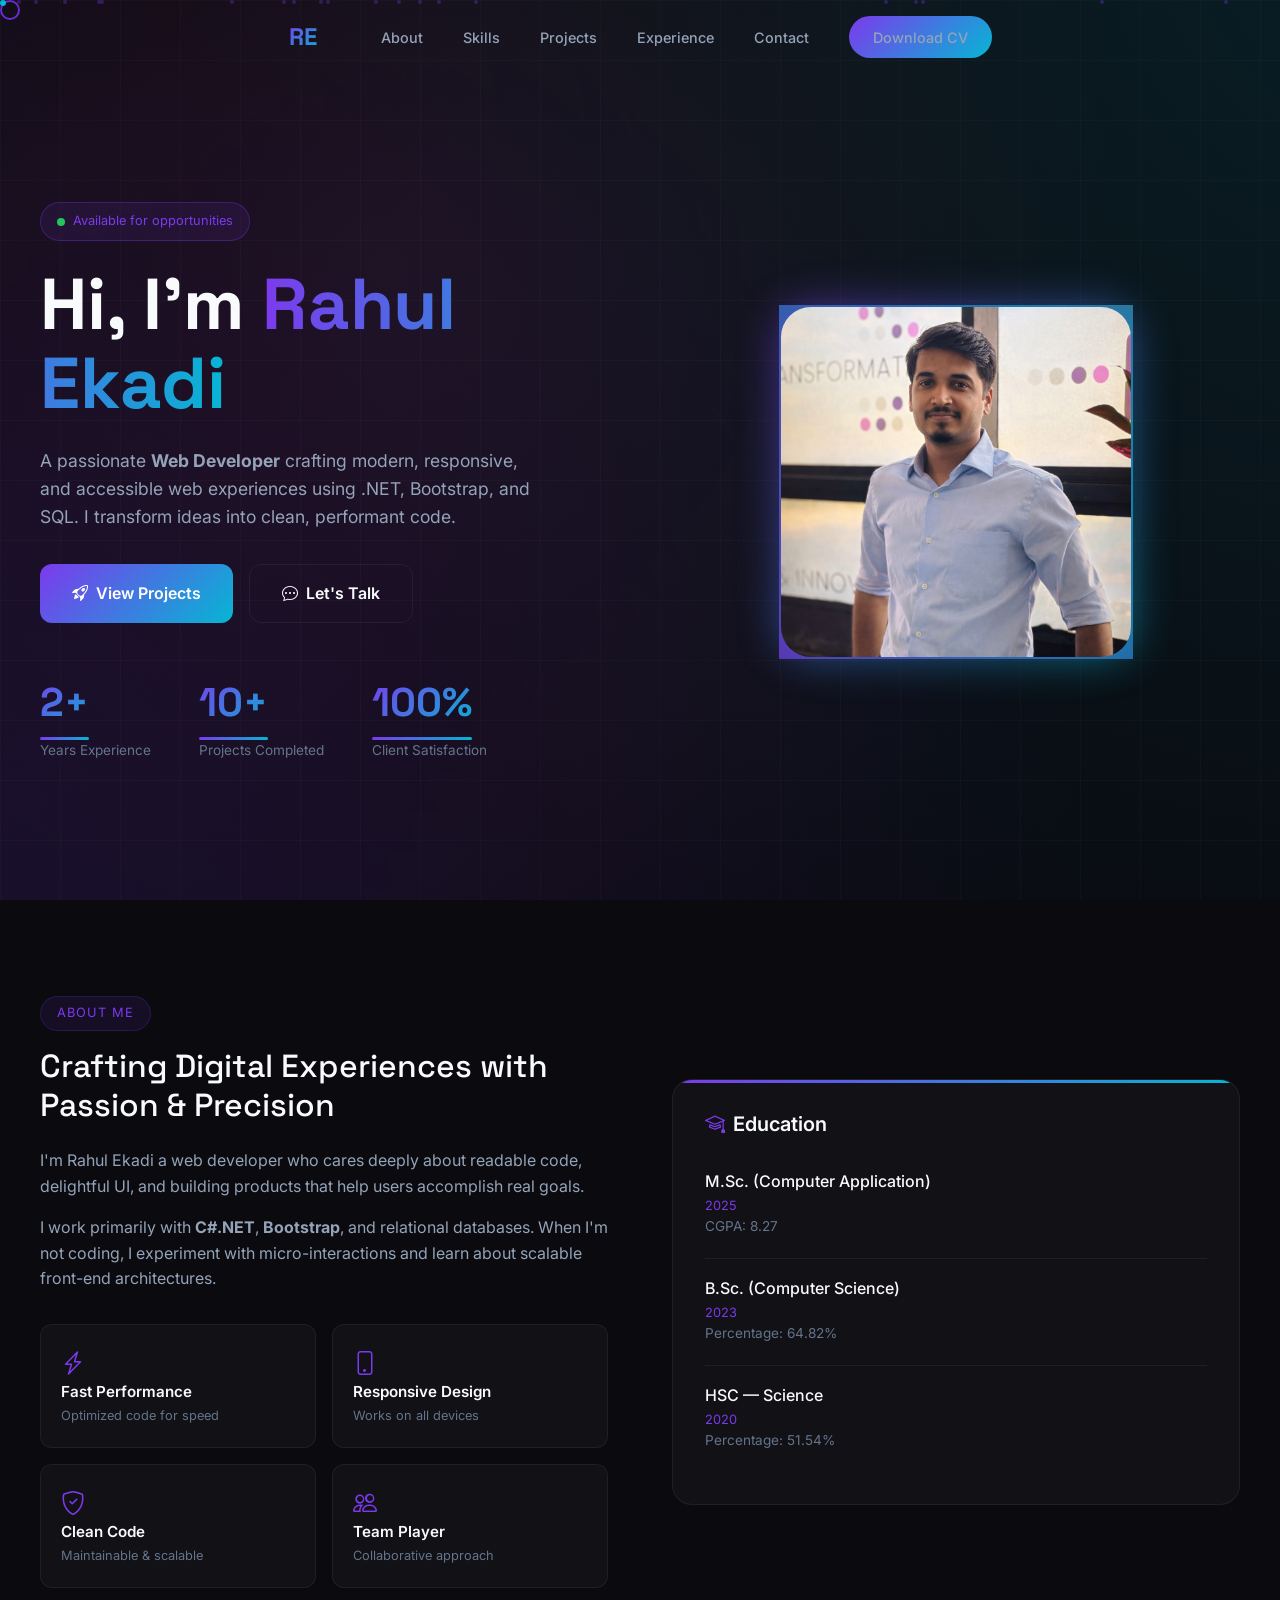
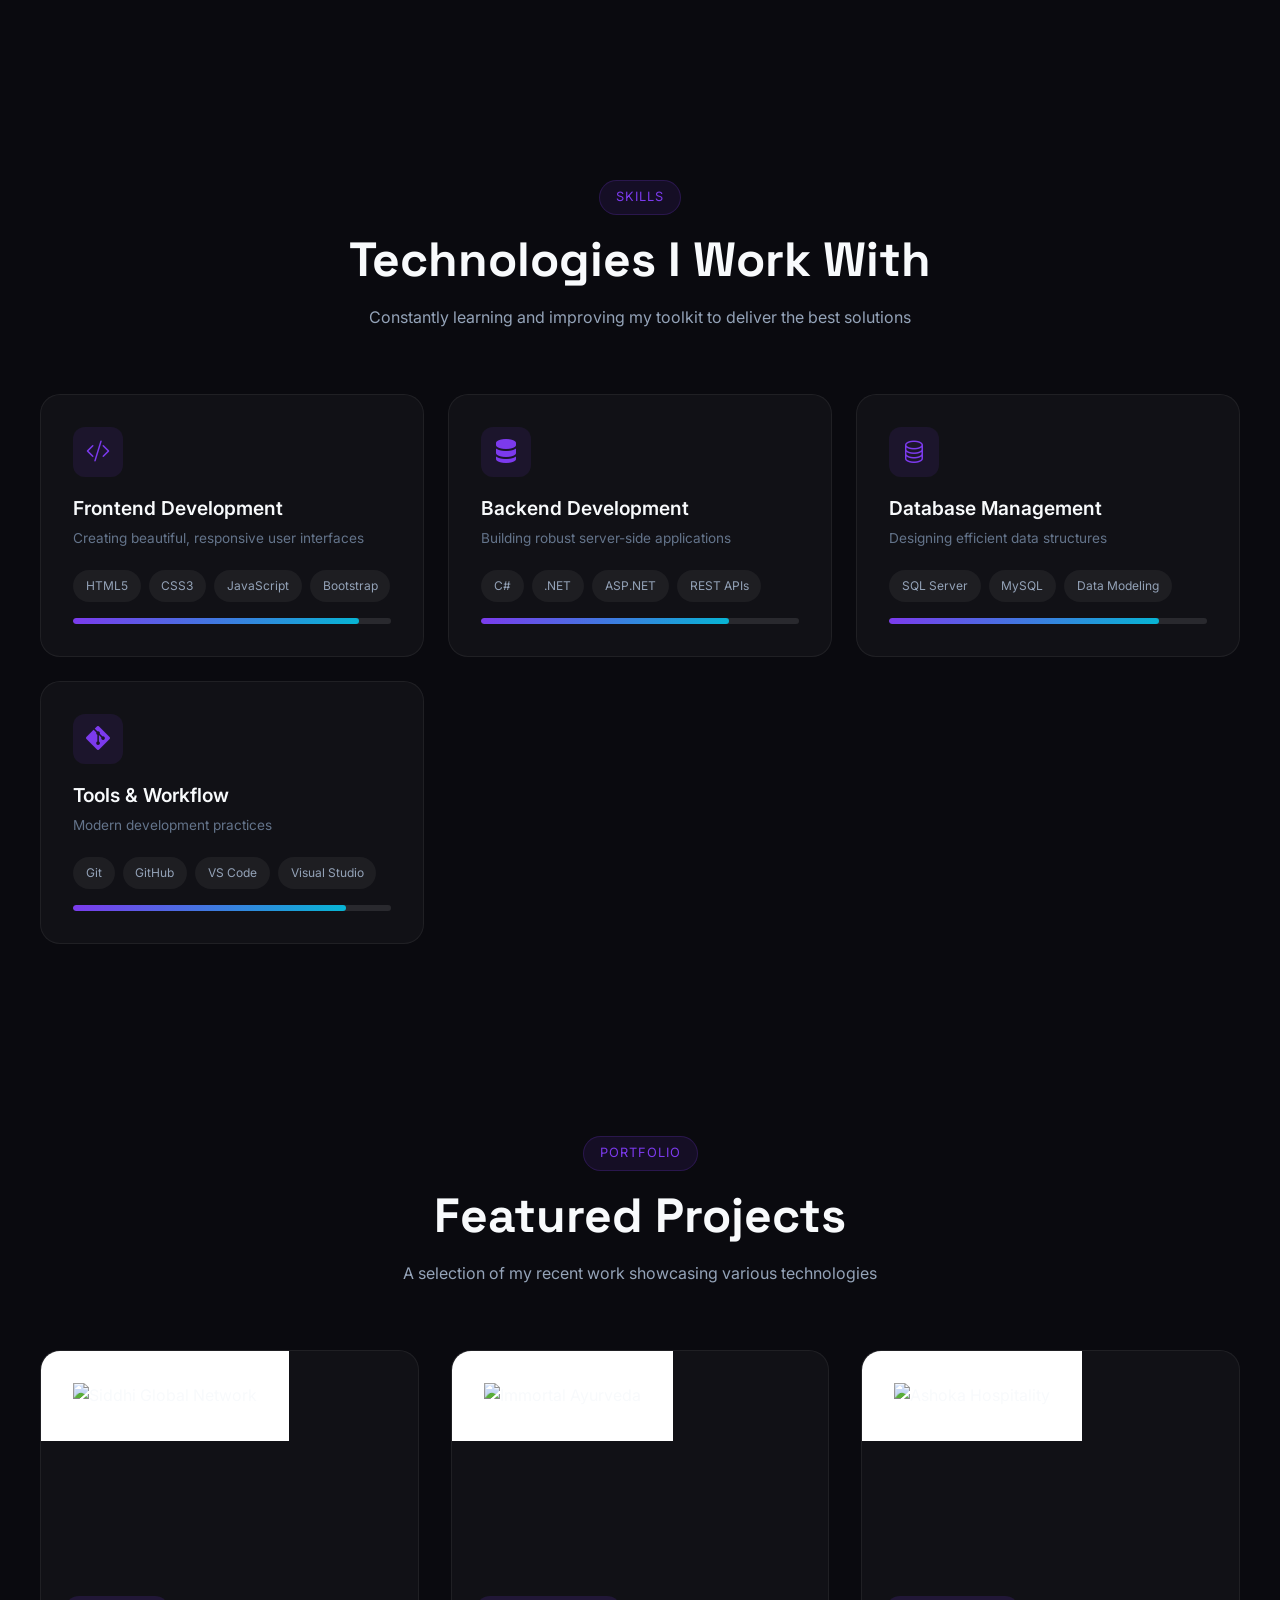
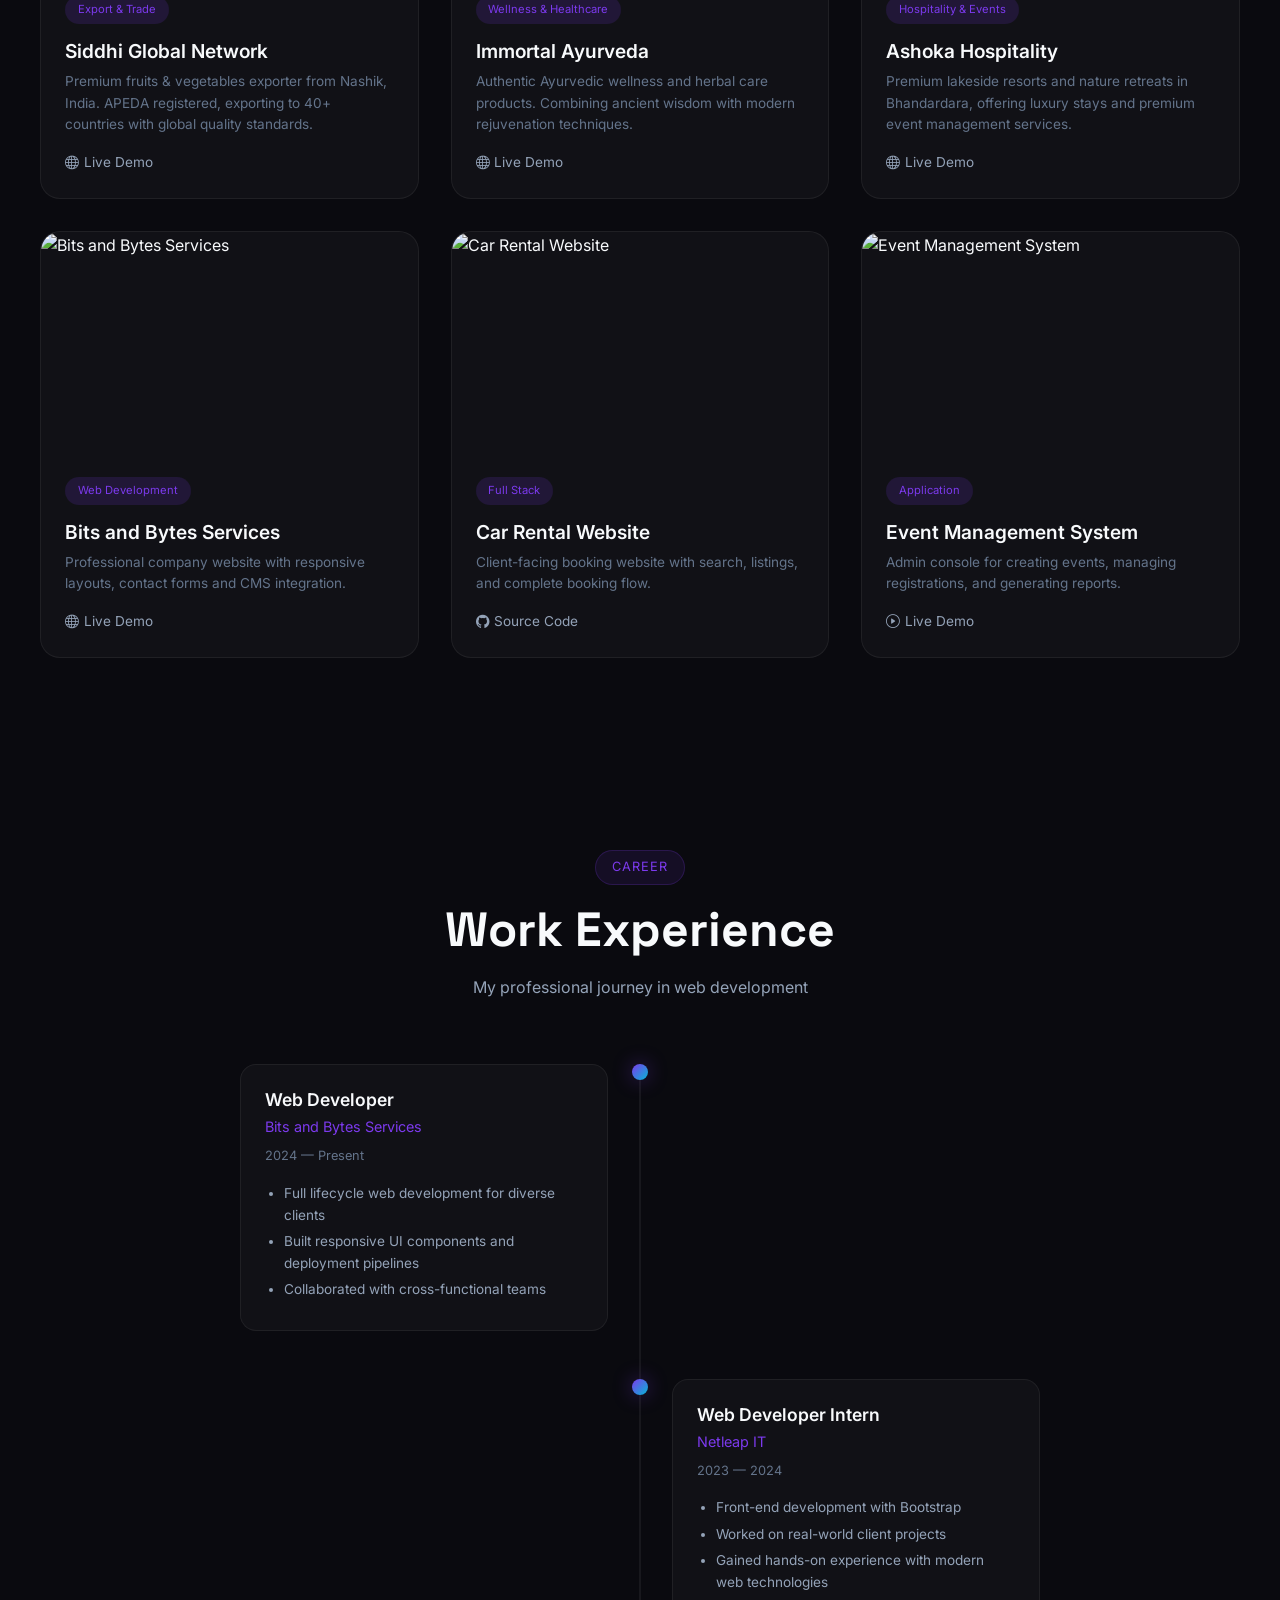
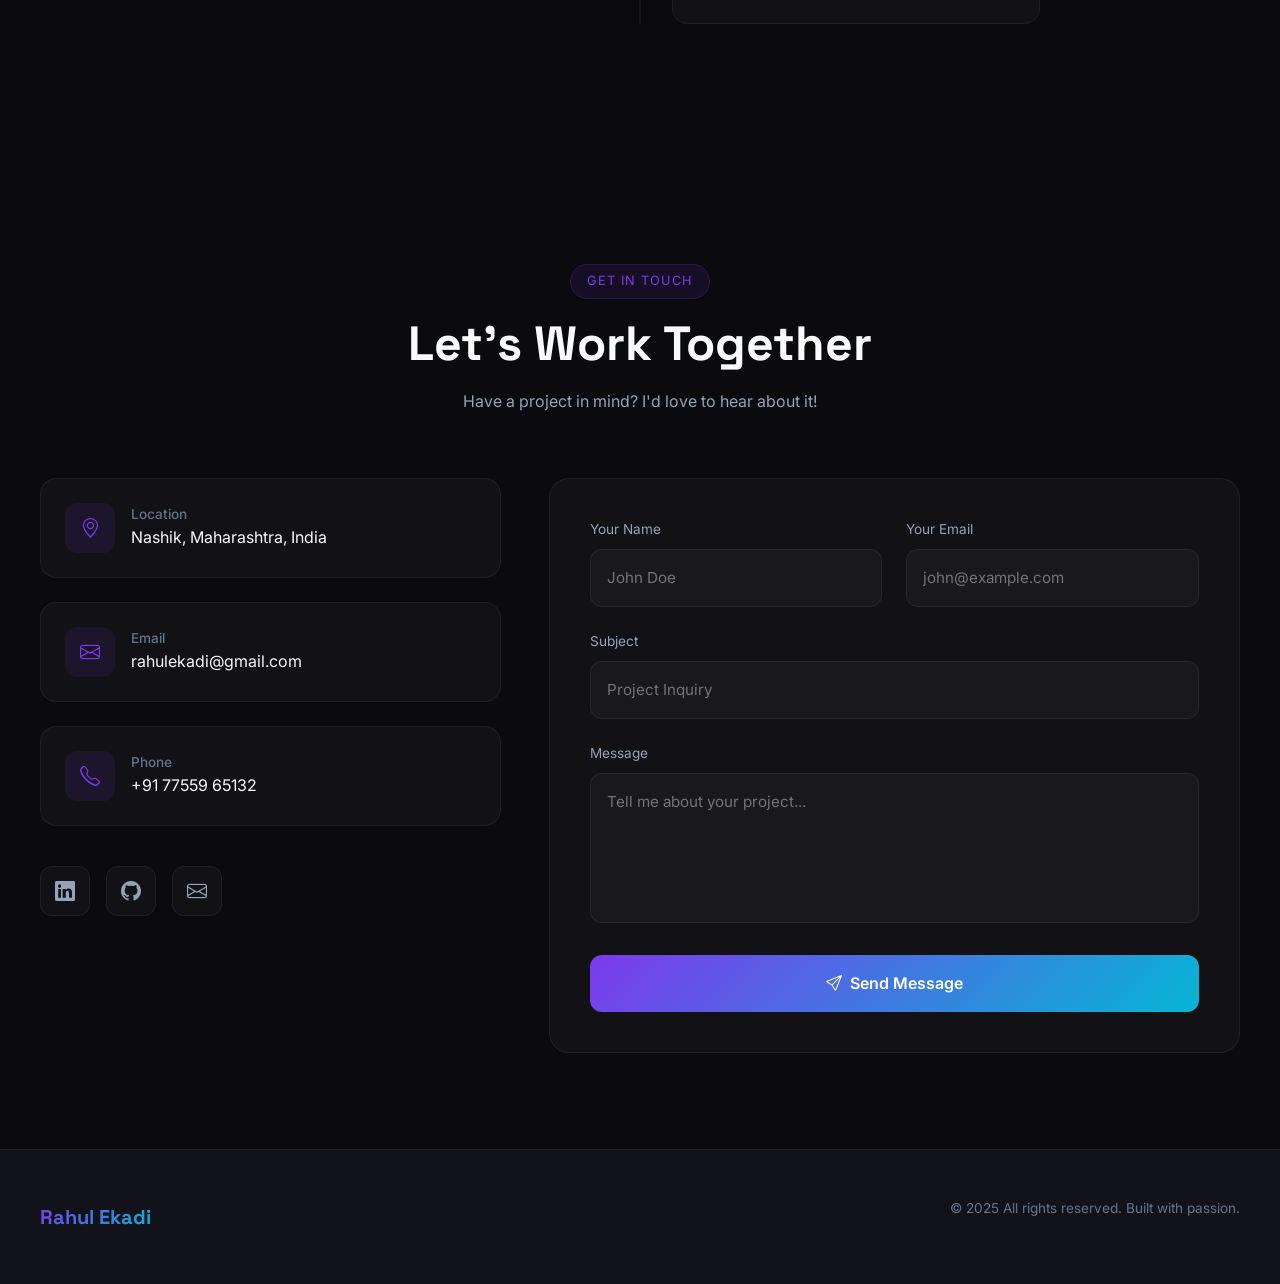
==== commit 87f7c5d3: "minor changes" ====
--- a/index.html
+++ b/index.html
@@ -4,7 +4,7 @@
 <head>
   <meta charset="utf-8" />
   <meta name="viewport" content="width=device-width, initial-scale=1" />
-  <title>Rahul Ekadi — Web Developer & Designer</title>
+  <title>Rahul Rajesh Ekadi — Web Developer & Designer</title>
   <meta name="description"
     content="Portfolio of Rahul Ekadi — Web Developer specializing in .NET, HTML, CSS, Bootstrap, and SQL." />
   <link
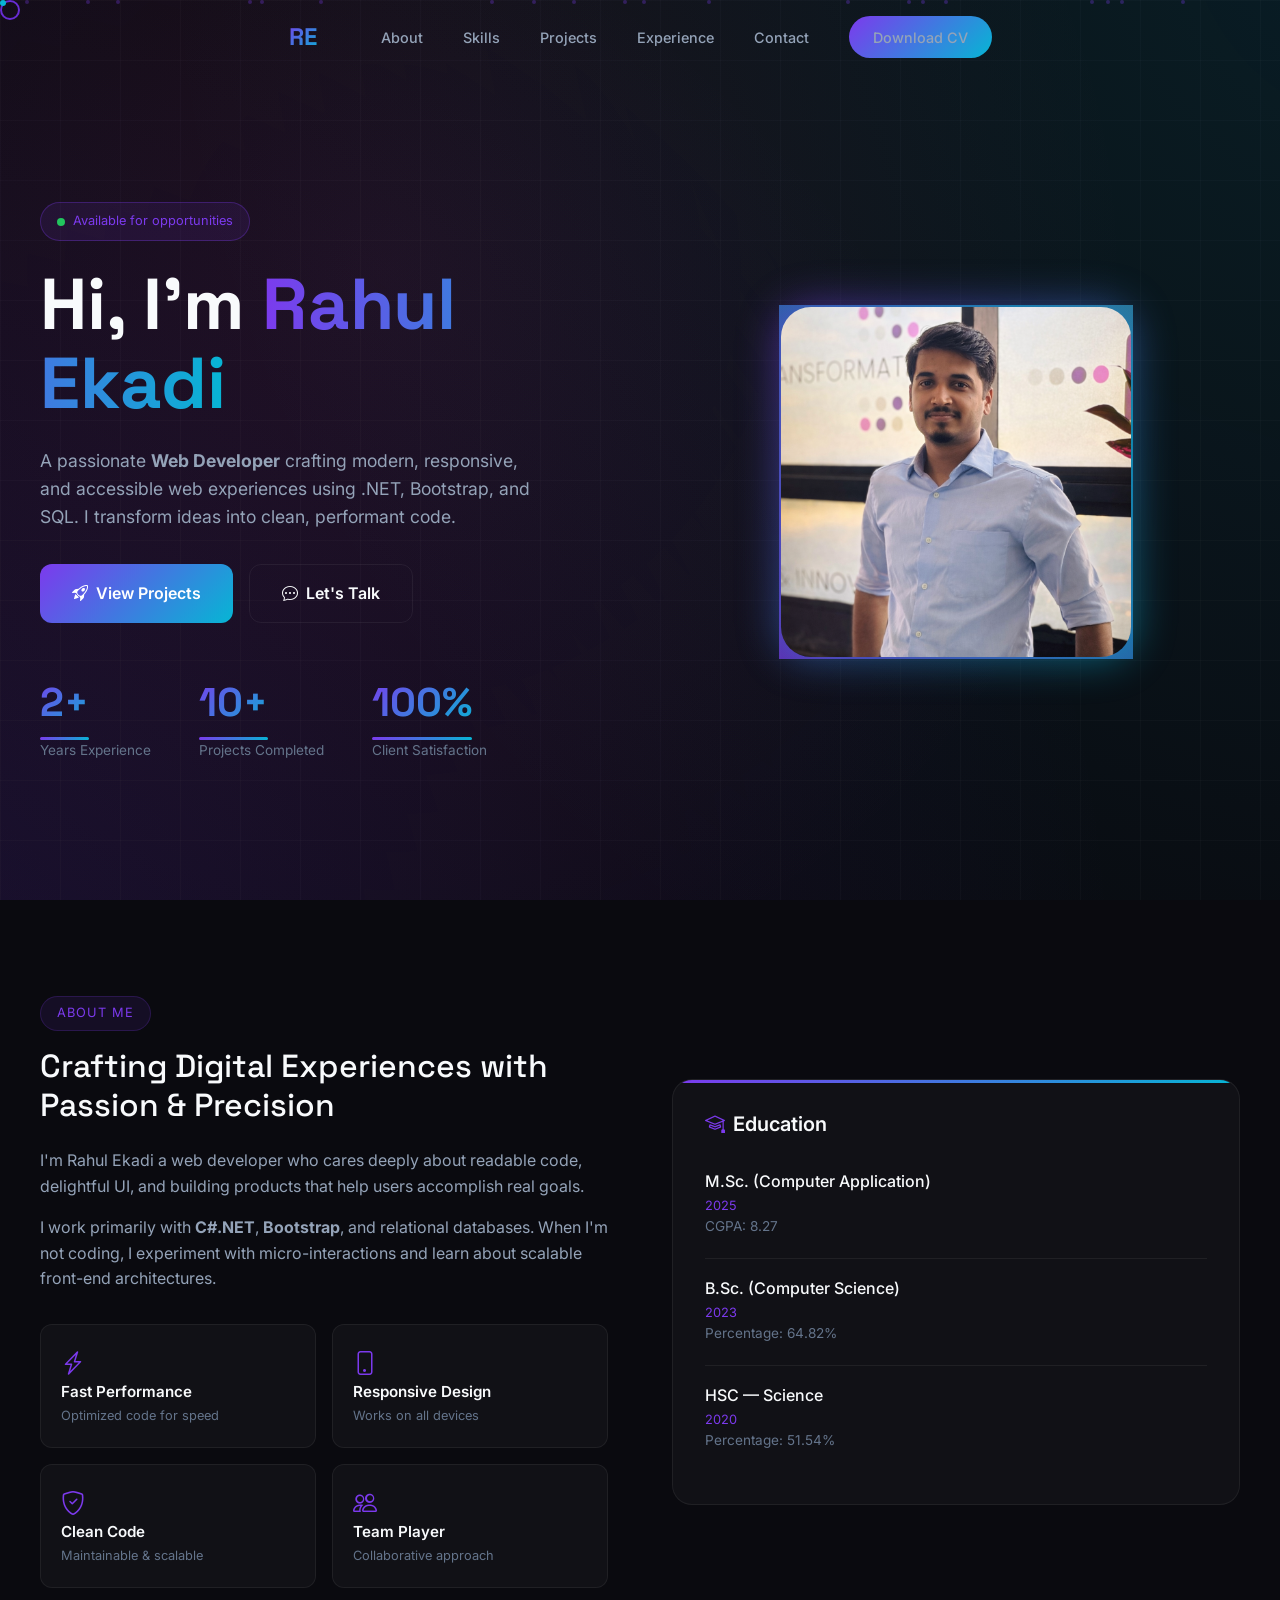
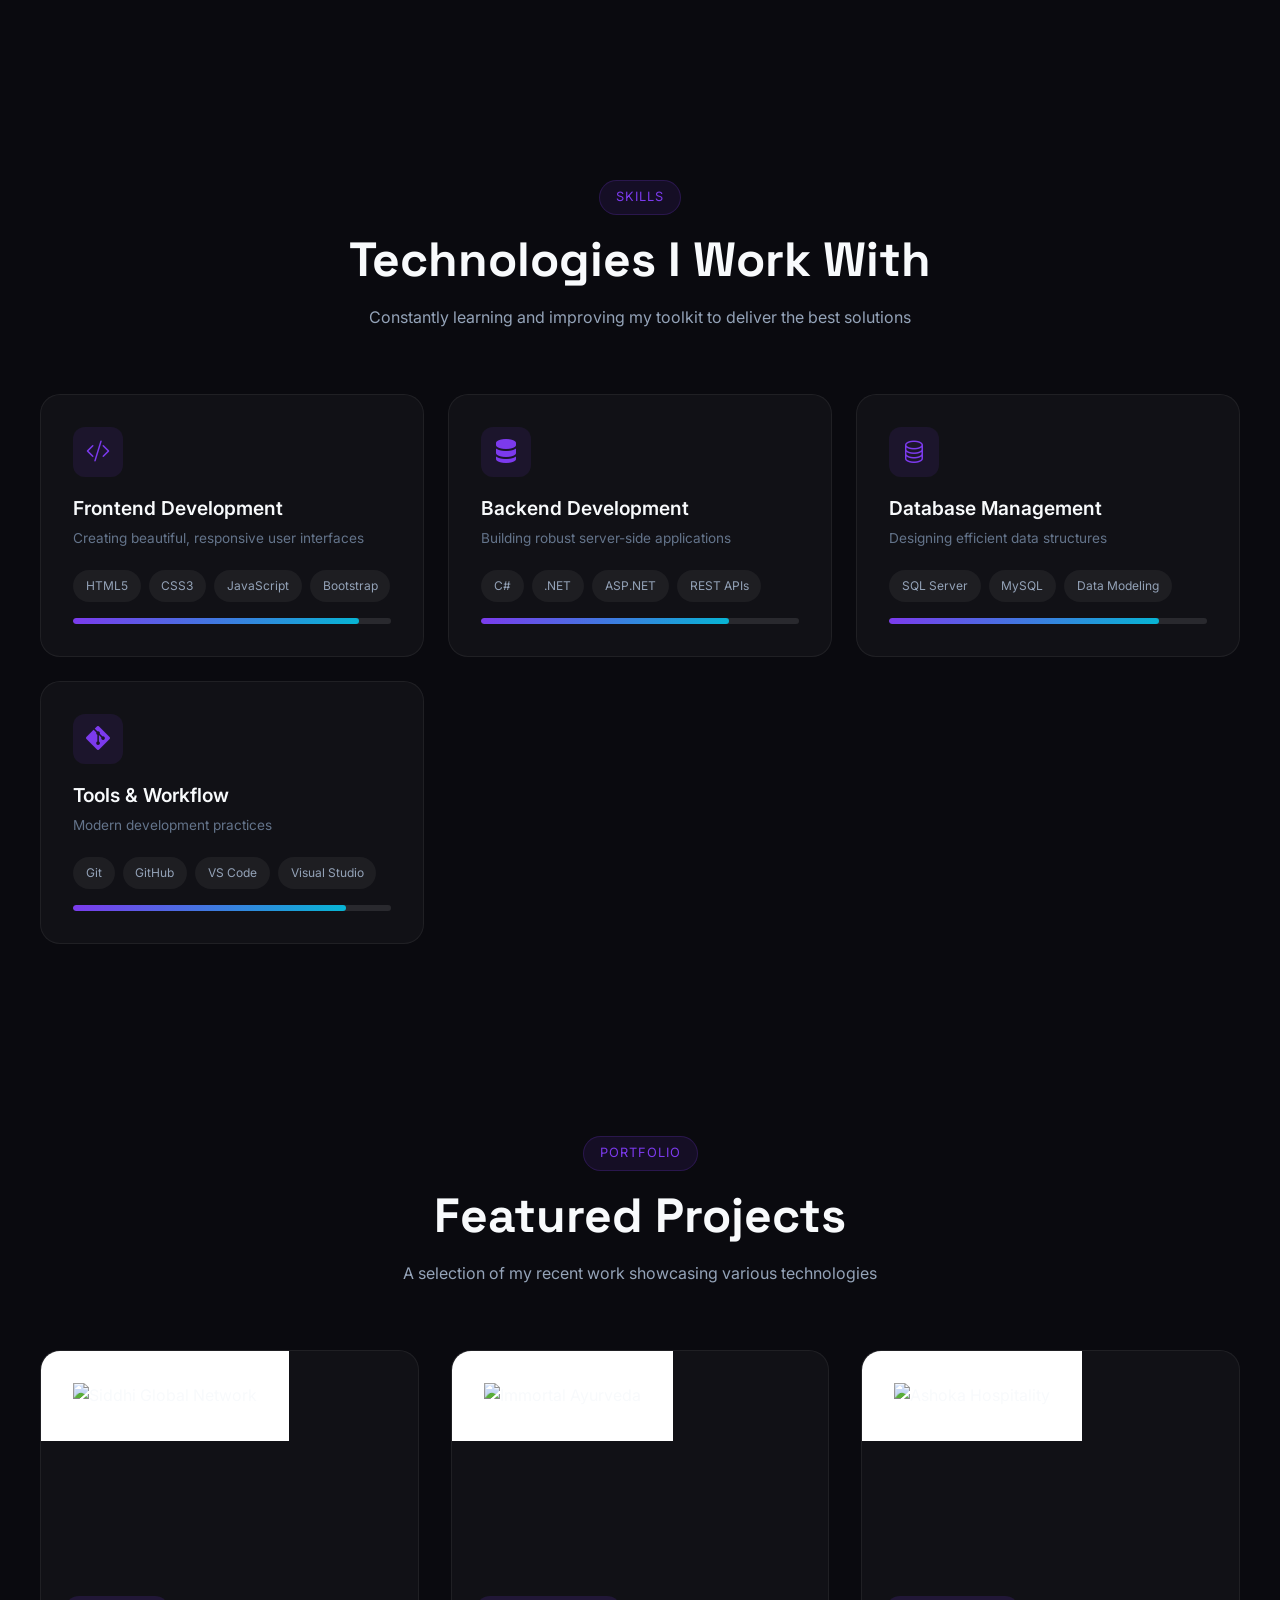
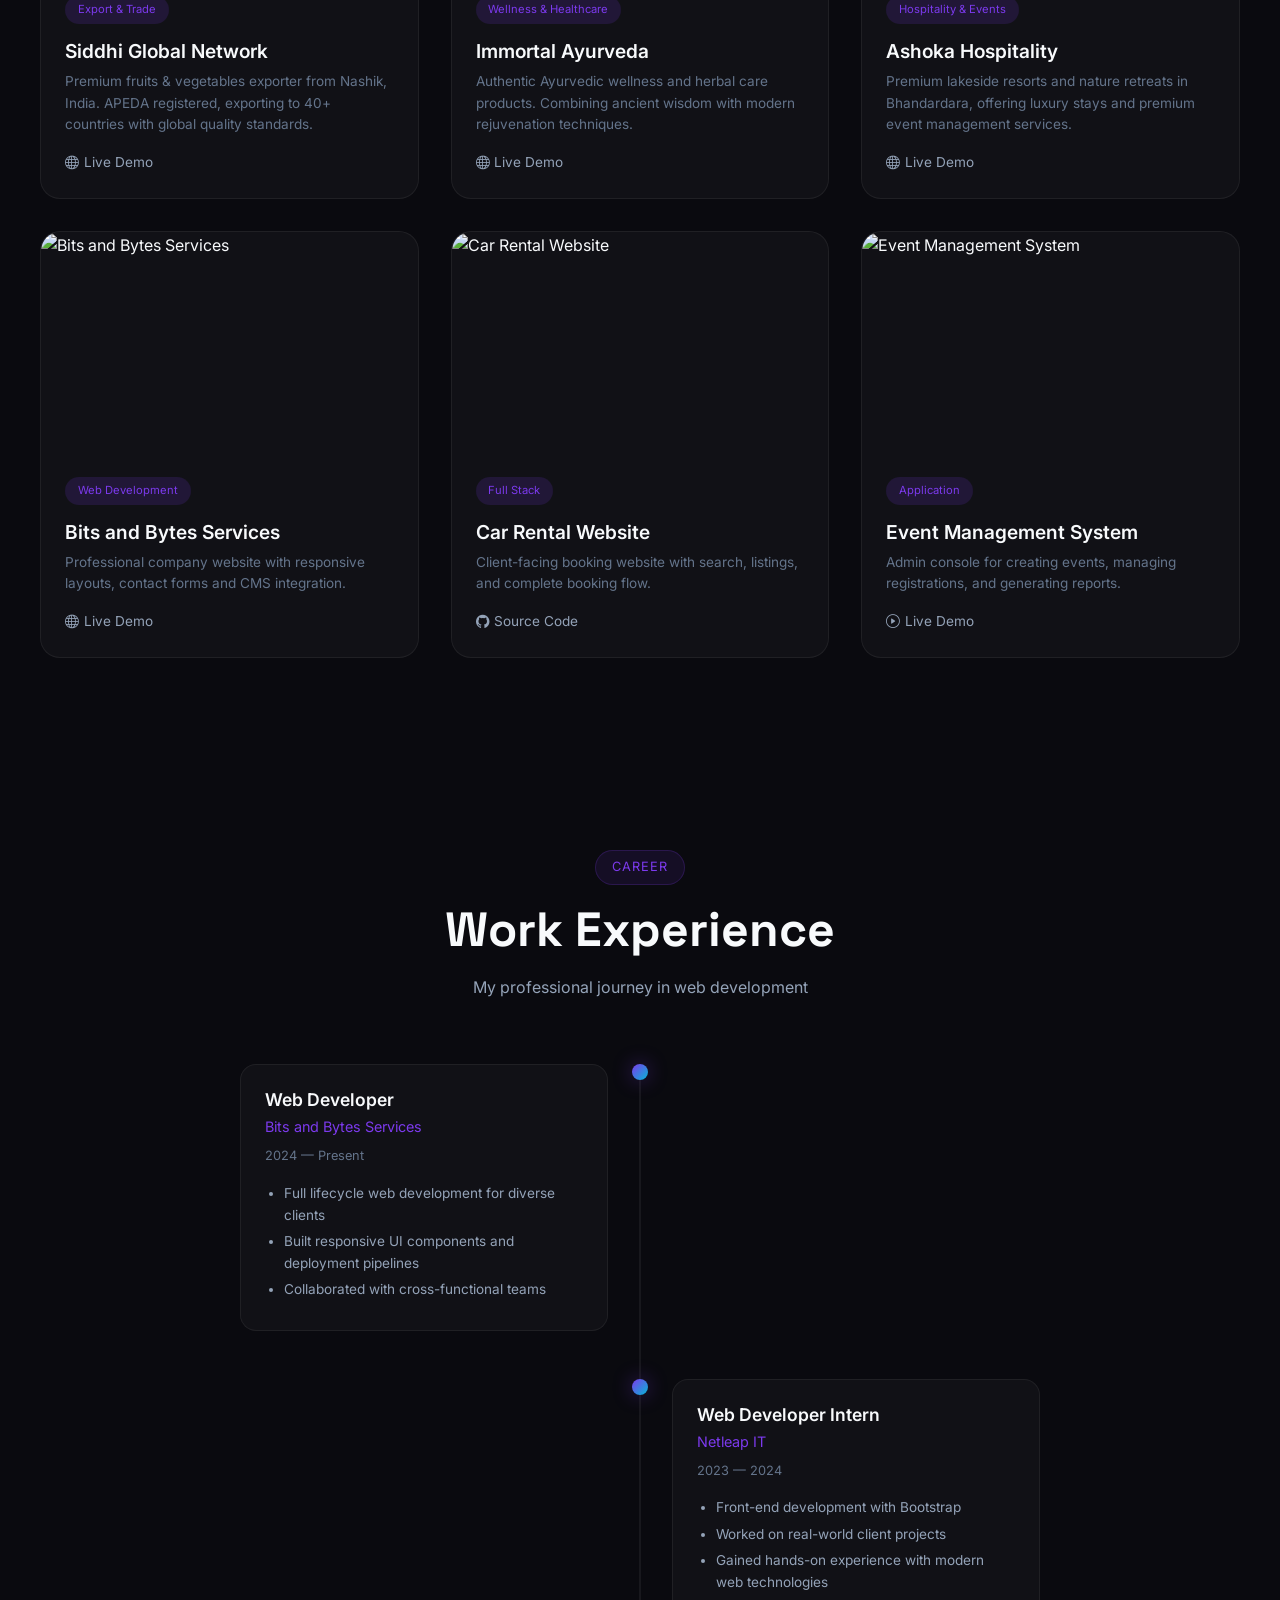
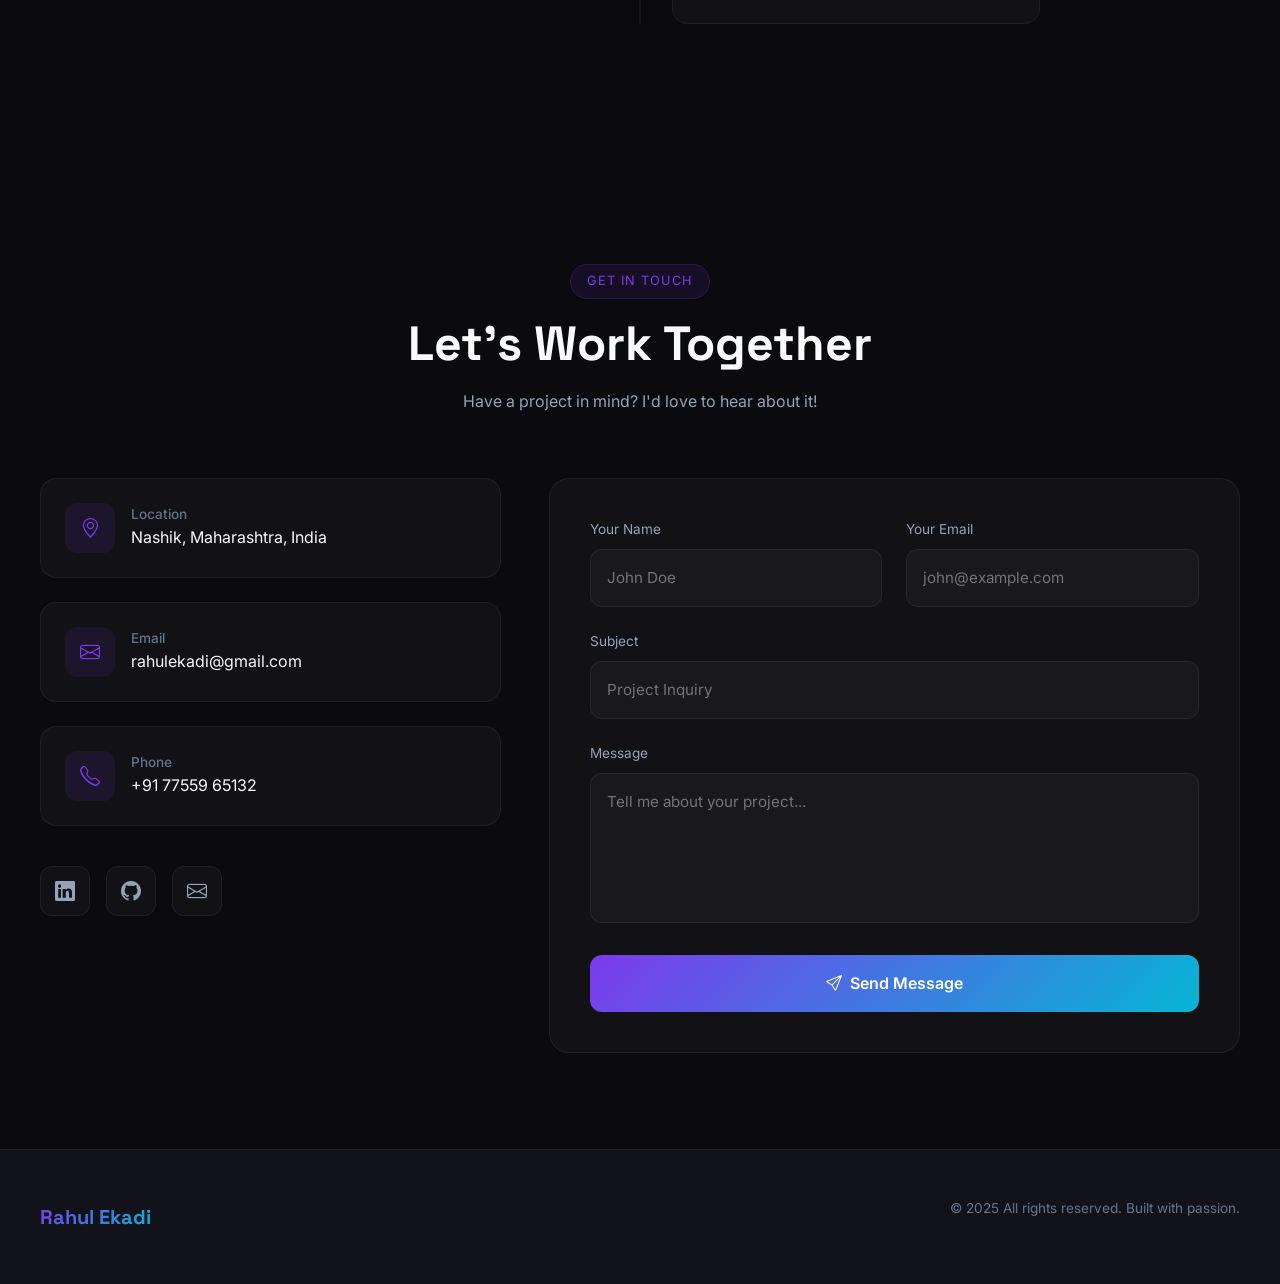
==== commit b1602c4d: "updated resume" ====
--- a/index.html
+++ b/index.html
@@ -1423,7 +1423,7 @@
         <a href="#projects">Projects</a>
         <a href="#experience">Experience</a>
         <a href="#contact">Contact</a>
-        <a href="Rahul Ekadi Resume (2).pdf" class="nav-cta" download>Download CV</a>
+        <a href="Rahul_Ekadi_Resume.pdf" class="nav-cta" download>Download CV</a>
       </div>
       <div class="menu-toggle" onclick="toggleMenu()">
         <span></span><span></span><span></span>
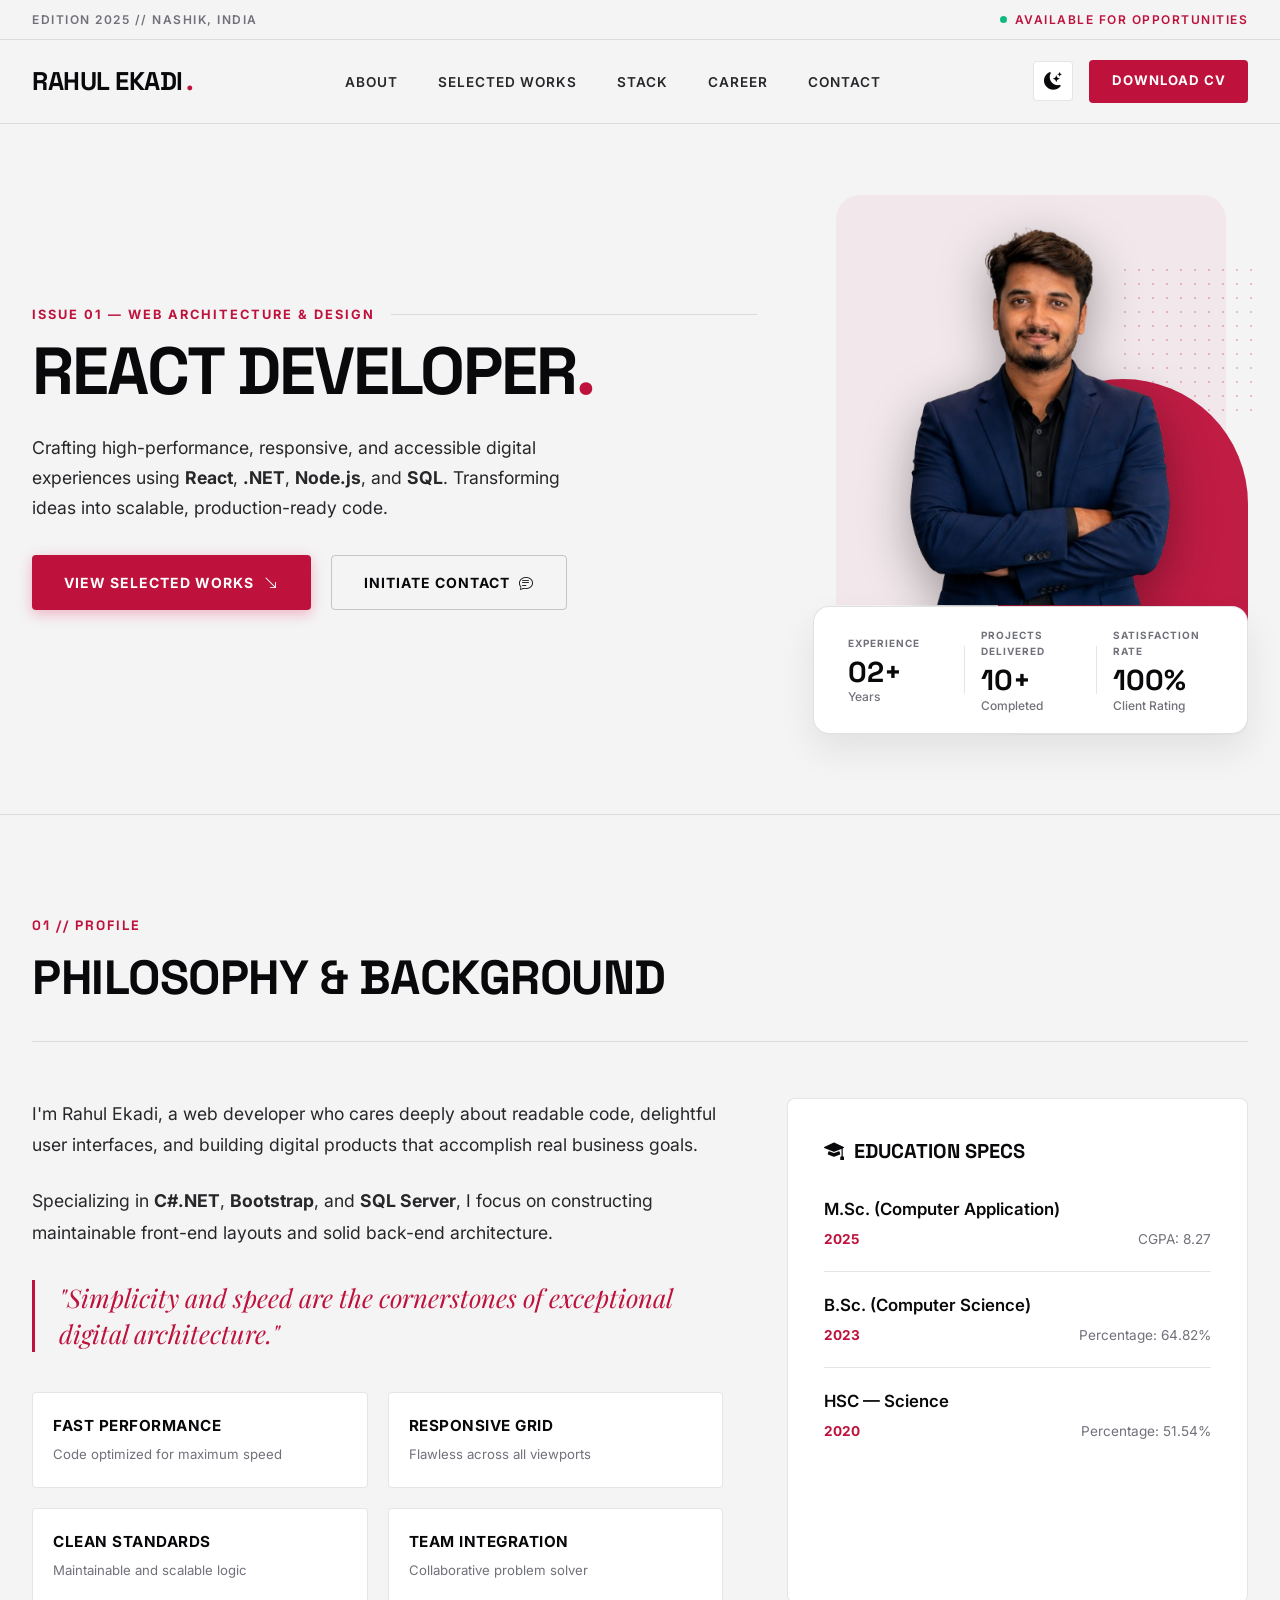
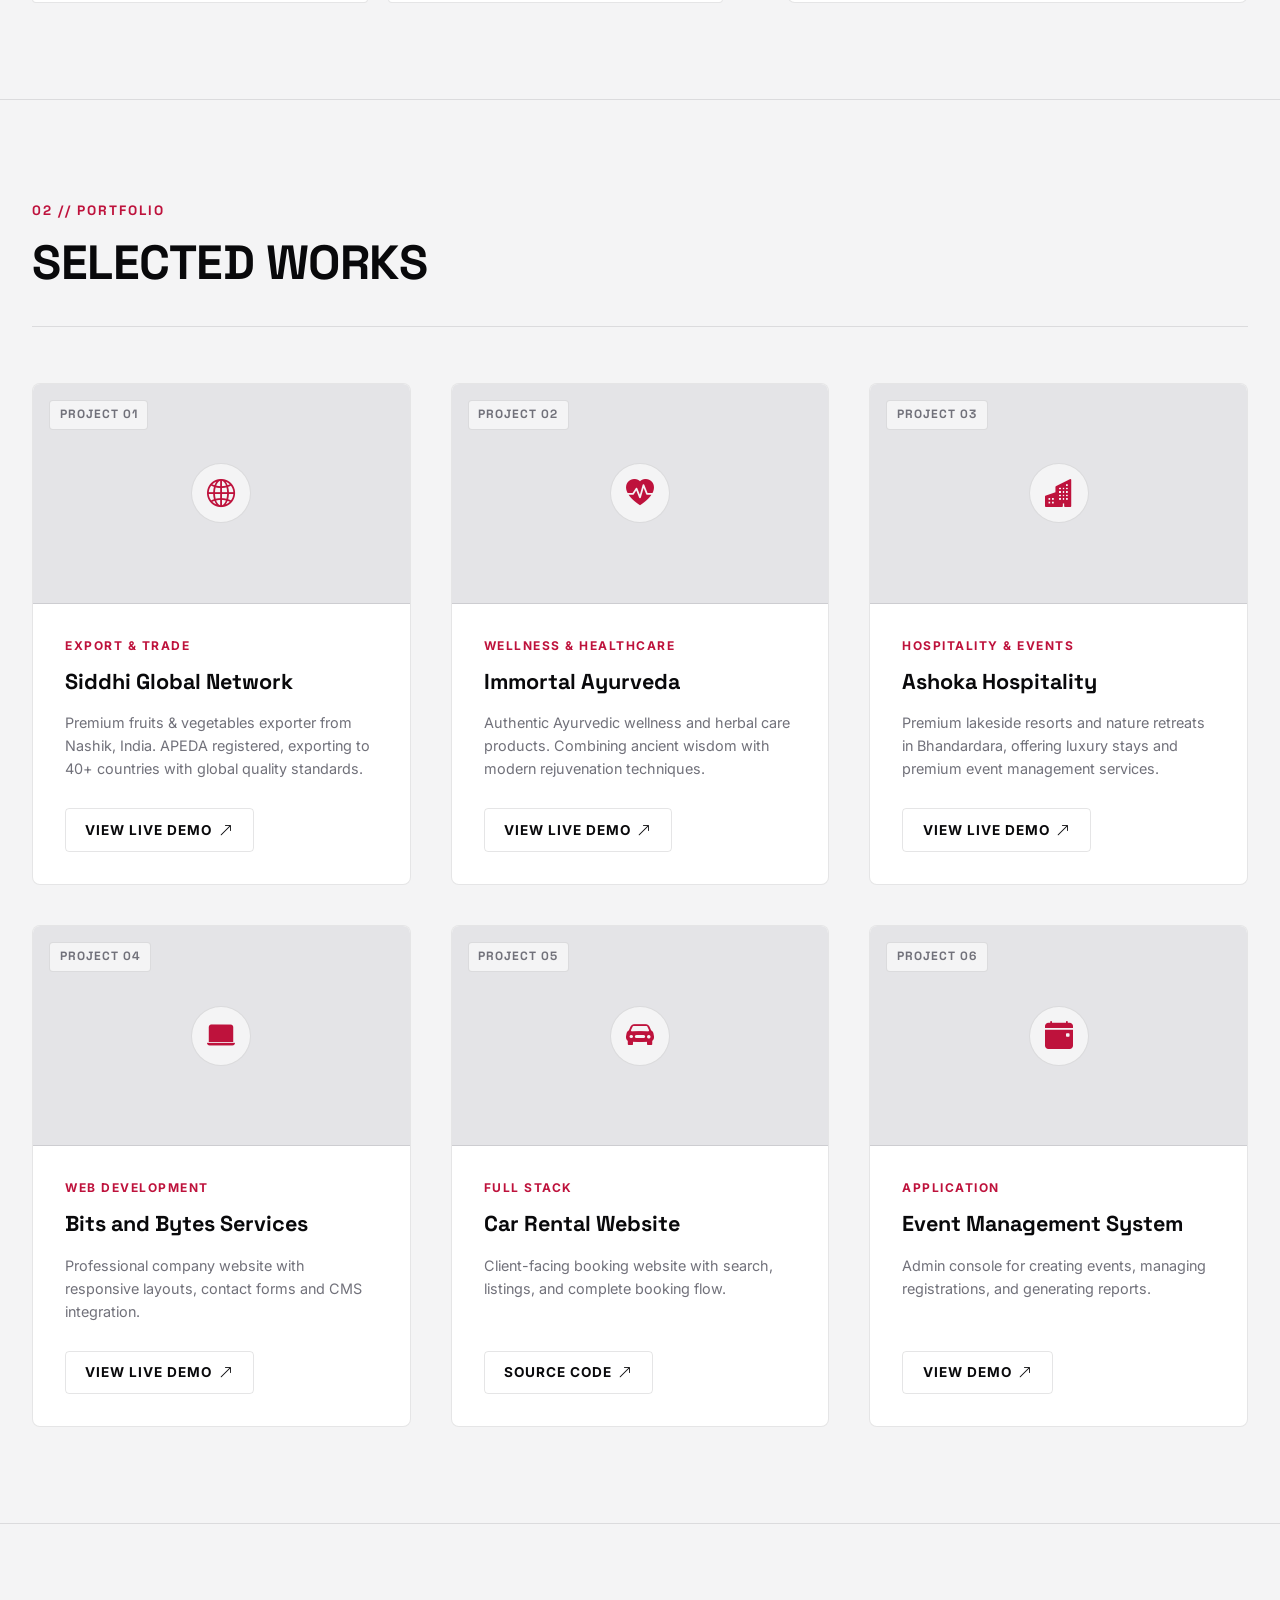
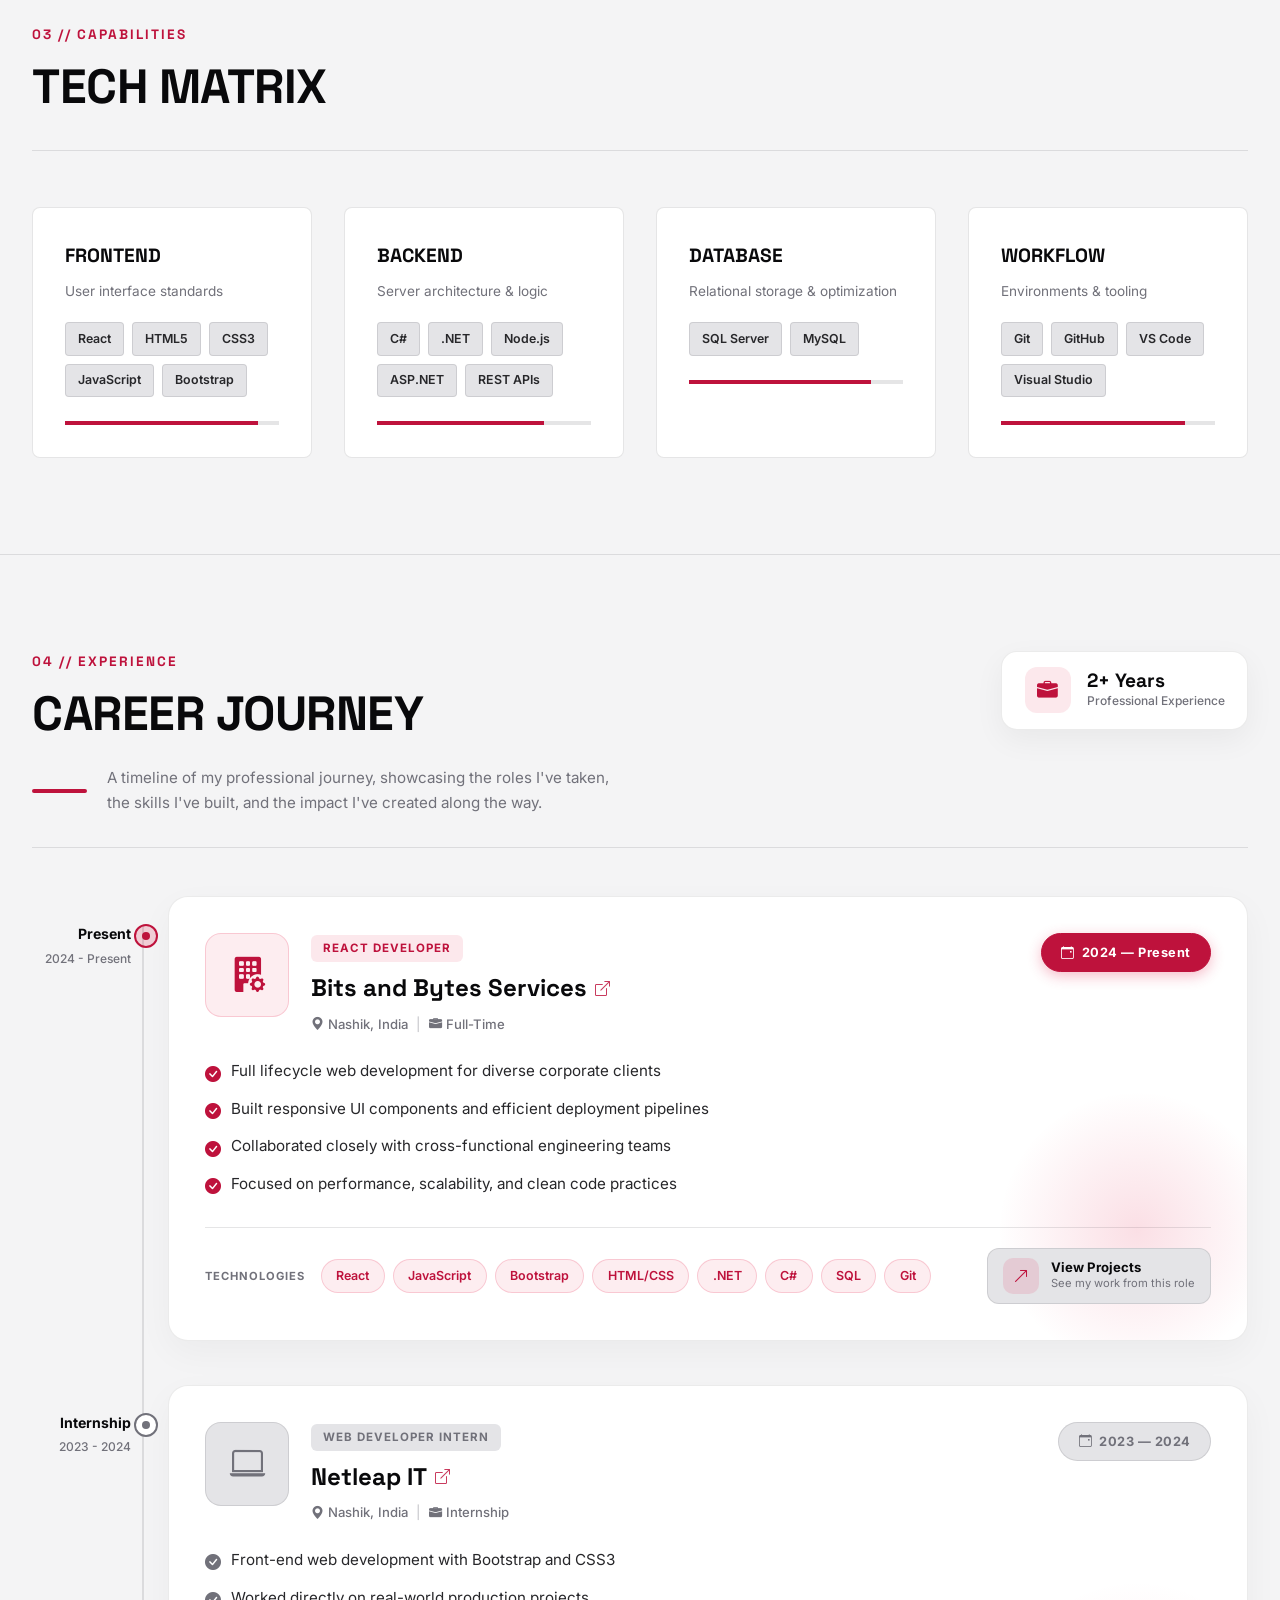
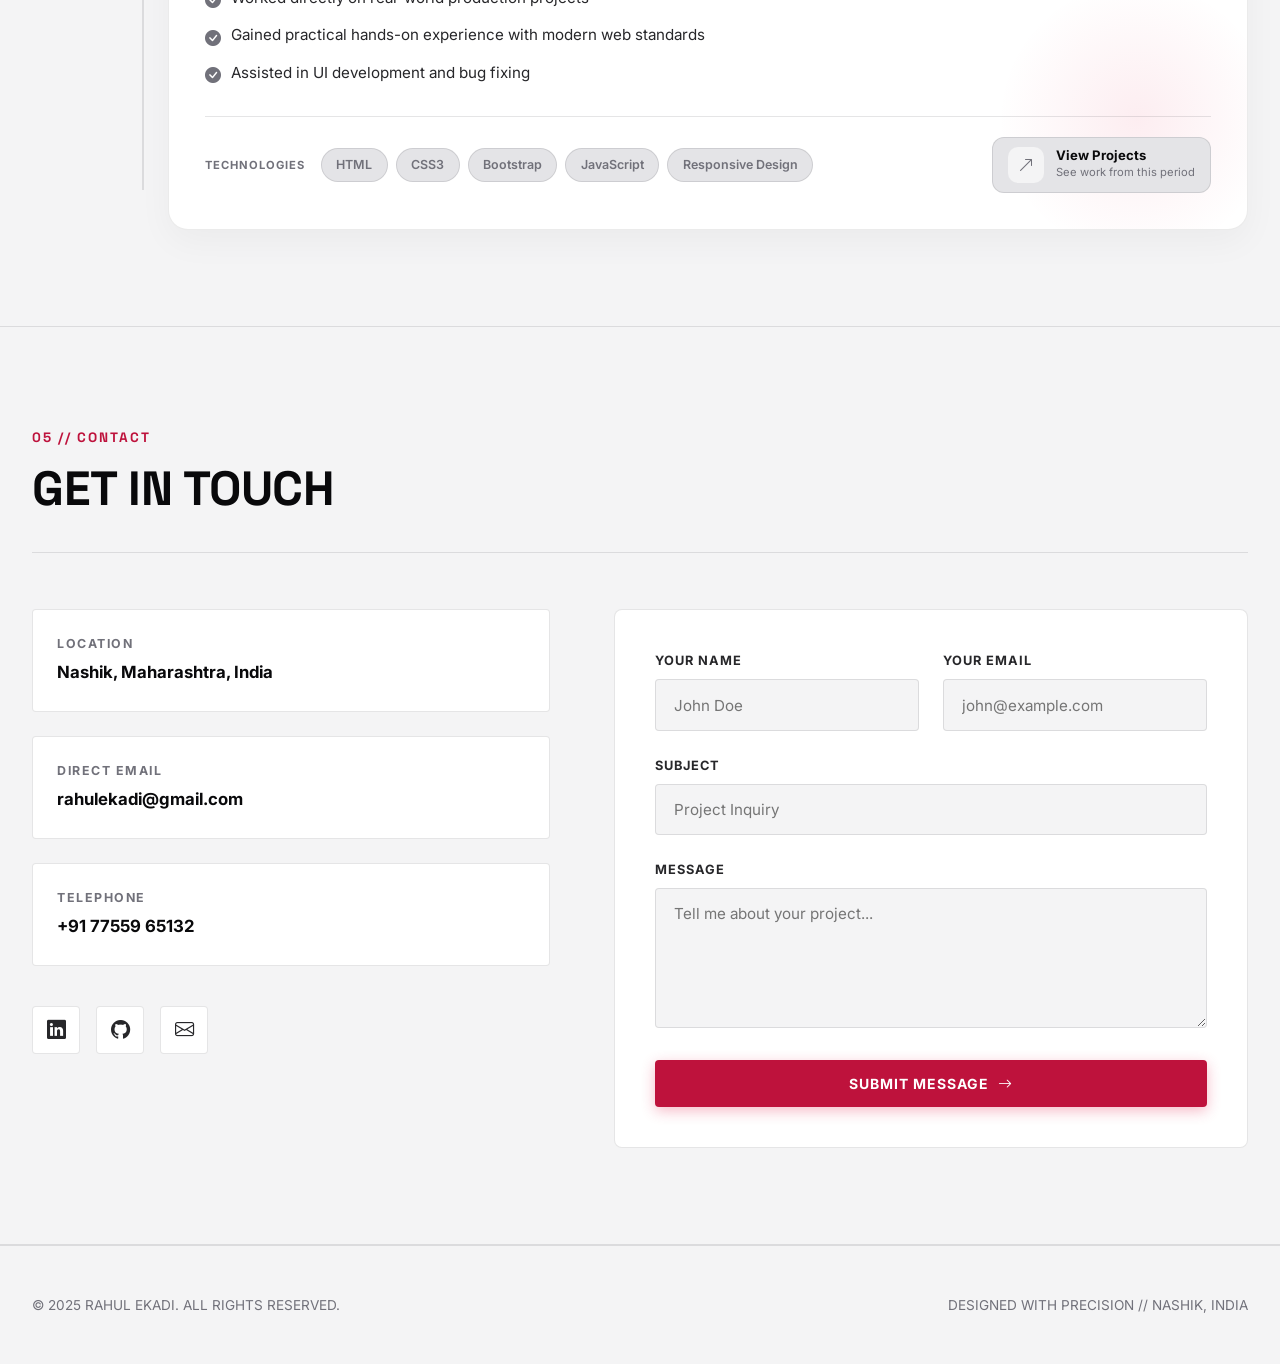
==== commit a55d5228: "pushing new code" ====
--- a/index.html
+++ b/index.html
@@ -1,1927 +1,714 @@
-<!doctype html>
-<html lang="en">
-
-<head>
-  <meta charset="utf-8" />
-  <meta name="viewport" content="width=device-width, initial-scale=1" />
-  <title>Rahul Rajesh Ekadi — Web Developer & Designer</title>
-  <meta name="description"
-    content="Portfolio of Rahul Ekadi — Web Developer specializing in .NET, HTML, CSS, Bootstrap, and SQL." />
-  <link
-    href="https://fonts.googleapis.com/css2?family=Space+Grotesk:wght@300;400;500;600;700&family=Inter:wght@300;400;500;600;700&display=swap"
-    rel="stylesheet">
-  <link href="https://cdn.jsdelivr.net/npm/bootstrap@5.3.3/dist/css/bootstrap.min.css" rel="stylesheet">
-  <link rel="stylesheet" href="https://cdn.jsdelivr.net/npm/bootstrap-icons@1.11.3/font/bootstrap-icons.css">
-  <style>
-    * {
-      margin: 0;
-      padding: 0;
-      box-sizing: border-box
-    }
-
-    :root {
-      --bg-primary: #0a0a0f;
-      --bg-secondary: #12121a;
-      --bg-card: rgba(255, 255, 255, 0.03);
-      --accent: #7c3aed;
-      --accent-2: #06b6d4;
-      --accent-glow: rgba(124, 58, 237, 0.4);
-      --text-primary: #f8fafc;
-      --text-secondary: #94a3b8;
-      --text-muted: #64748b;
-      --border: rgba(255, 255, 255, 0.06);
-      --gradient: linear-gradient(135deg, var(--accent), var(--accent-2));
-    }
-
-    html {
-      scroll-behavior: smooth
-    }
-
-    body {
-      font-family: 'Inter', sans-serif;
-      background: var(--bg-primary);
-      color: var(--text-primary);
-      overflow-x: hidden;
-      line-height: 1.6
-    }
-
-    /* Animated Background */
-    .bg-animation {
-      position: fixed;
-      inset: 0;
-      z-index: -1;
-      overflow: hidden
-    }
-
-    .bg-animation::before {
-      content: '';
-      position: absolute;
-      top: -50%;
-      left: -50%;
-      width: 200%;
-      height: 200%;
-      background: radial-gradient(circle at 20% 80%, rgba(124, 58, 237, 0.15) 0%, transparent 50%), radial-gradient(circle at 80% 20%, rgba(6, 182, 212, 0.12) 0%, transparent 50%), radial-gradient(circle at 40% 40%, rgba(236, 72, 153, 0.08) 0%, transparent 40%);
-      animation: bgMove 20s ease-in-out infinite
-    }
-
-    @keyframes bgMove {
-
-      0%,
-      100% {
-        transform: translate(0, 0) rotate(0deg)
-      }
-
-      50% {
-        transform: translate(-5%, -5%) rotate(3deg)
-      }
-    }
-
-    .grid-overlay {
-      position: absolute;
-      inset: 0;
-      background-image: linear-gradient(rgba(255, 255, 255, 0.02) 1px, transparent 1px), linear-gradient(90deg, rgba(255, 255, 255, 0.02) 1px, transparent 1px);
-      background-size: 60px 60px
-    }
-
-    /* Custom Cursor */
-    .cursor {
-      width: 20px;
-      height: 20px;
-      border: 2px solid var(--accent);
-      border-radius: 50%;
-      position: fixed;
-      pointer-events: none;
-      z-index: 9999;
-      transition: transform 0.15s, opacity 0.15s;
-      mix-blend-mode: difference
-    }
-
-    .cursor-dot {
-      width: 6px;
-      height: 6px;
-      background: var(--accent-2);
-      border-radius: 50%;
-      position: fixed;
-      pointer-events: none;
-      z-index: 9999
-    }
-
-    /* Navbar */
-    .navbar {
-      position: fixed;
-      top: 0;
-      width: 100%;
-      z-index: 1000;
-      padding: 1rem 0;
-      transition: all 0.4s
-    }
-
-    .navbar.scrolled {
-      background: rgba(10, 10, 15, 0.85);
-      backdrop-filter: blur(20px);
-      border-bottom: 1px solid var(--border)
-    }
-
-    .nav-container {
-      display: flex;
-      justify-content: space-between;
-      align-items: center;
-      max-width: 1200px;
-      margin: 0 auto;
-      padding: 0 2rem;
-      gap: 4rem
-    }
-
-    .logo {
-      font-family: 'Space Grotesk', sans-serif;
-      font-size: 1.5rem;
-      font-weight: 700;
-      background: var(--gradient);
-      -webkit-background-clip: text;
-      background-clip: text;
-      color: transparent;
-      text-decoration: none
-    }
-
-    .nav-links {
-      display: flex;
-      gap: 2.5rem;
-      align-items: center
-    }
-
-    .nav-links a {
-      color: var(--text-secondary);
-      text-decoration: none;
-      font-size: 0.9rem;
-      font-weight: 500;
-      position: relative;
-      transition: color 0.3s
-    }
-
-    .nav-links a:hover {
-      color: var(--text-primary)
-    }
-
-    .nav-links a::after {
-      content: '';
-      position: absolute;
-      bottom: -4px;
-      left: 0;
-      width: 0;
-      height: 2px;
-      background: var(--gradient);
-      transition: width 0.3s
-    }
-
-    .nav-links a:hover::after {
-      width: 100%
-    }
-
-    .nav-cta {
-      background: var(--gradient);
-      color: #fff;
-      padding: 0.6rem 1.5rem;
-      border-radius: 50px;
-      font-weight: 600;
-      font-size: 0.85rem;
-      text-decoration: none;
-      transition: transform 0.3s, box-shadow 0.3s
-    }
-
-    .nav-cta:hover {
-      transform: translateY(-2px);
-      box-shadow: 0 10px 40px var(--accent-glow);
-      color: #fff
-    }
-
-    .menu-toggle {
-      display: none;
-      flex-direction: column;
-      gap: 5px;
-      cursor: pointer;
-      padding: 5px
-    }
-
-    .menu-toggle span {
-      width: 25px;
-      height: 2px;
-      background: var(--text-primary);
-      transition: 0.3s
-    }
-
-    /* Hero Section */
-    .hero {
-      min-height: 100vh;
-      display: flex;
-      align-items: center;
-      padding: 8rem 2rem 4rem;
-      position: relative
-    }
-
-    .hero-container {
-      max-width: 1200px;
-      margin: 0 auto;
-      display: grid;
-      grid-template-columns: 1fr 1fr;
-      gap: 4rem;
-      align-items: center
-    }
-
-    .hero-badge {
-      display: inline-flex;
-      align-items: center;
-      gap: 0.5rem;
-      background: rgba(124, 58, 237, 0.1);
-      border: 1px solid rgba(124, 58, 237, 0.3);
-      padding: 0.5rem 1rem;
-      border-radius: 50px;
-      font-size: 0.8rem;
-      color: var(--accent);
-      margin-bottom: 1.5rem
-    }
-
-    .hero-badge .dot {
-      width: 8px;
-      height: 8px;
-      background: #22c55e;
-      border-radius: 50%;
-      animation: pulse 2s infinite
-    }
-
-    @keyframes pulse {
-
-      0%,
-      100% {
-        opacity: 1
-      }
-
-      50% {
-        opacity: 0.5
-      }
-    }
-
-    .hero h1 {
-      font-family: 'Space Grotesk', sans-serif;
-      font-size: clamp(2.5rem, 6vw, 4.5rem);
-      font-weight: 700;
-      line-height: 1.1;
-      margin-bottom: 1.5rem
-    }
-
-    .hero h1 .gradient {
-      background: var(--gradient);
-      -webkit-background-clip: text;
-      background-clip: text;
-      color: transparent
-    }
-
-    .hero-desc {
-      font-size: 1.1rem;
-      color: var(--text-secondary);
-      max-width: 500px;
-      margin-bottom: 2rem
-    }
-
-    .hero-btns {
-      display: flex;
-      gap: 1rem;
-      flex-wrap: wrap
-    }
-
-    .btn-primary-custom {
-      background: var(--gradient);
-      color: #fff;
-      padding: 1rem 2rem;
-      border-radius: 12px;
-      font-weight: 600;
-      text-decoration: none;
-      display: inline-flex;
-      align-items: center;
-      gap: 0.5rem;
-      transition: all 0.3s;
-      border: none
-    }
-
-    .btn-primary-custom:hover {
-      transform: translateY(-3px);
-      box-shadow: 0 20px 40px var(--accent-glow);
-      color: #fff
-    }
-
-    .btn-outline-custom {
-      background: transparent;
-      border: 1px solid var(--border);
-      color: var(--text-primary);
-      padding: 1rem 2rem;
-      border-radius: 12px;
-      font-weight: 600;
-      text-decoration: none;
-      display: inline-flex;
-      align-items: center;
-      gap: 0.5rem;
-      transition: all 0.3s
-    }
-
-    .btn-outline-custom:hover {
-      background: rgba(255, 255, 255, 0.05);
-      border-color: var(--accent);
-      color: #fff
-    }
-
-    .hero-stats {
-      display: flex;
-      gap: 3rem;
-      margin-top: 3rem
-    }
-
-    .stat {
-      text-align: left
-    }
-
-    .stat-number {
-      font-family: 'Space Grotesk', sans-serif;
-      font-size: 2.5rem;
-      font-weight: 700;
-      background: var(--gradient);
-      -webkit-background-clip: text;
-      background-clip: text;
-      color: transparent
-    }
-
-    .stat-label {
-      font-size: 0.85rem;
-      color: var(--text-muted);
-      margin-top: 0.3rem
-    }
-
-    .hero-visual {
-      position: relative;
-      display: flex;
-      justify-content: center;
-      align-items: center
-    }
-
-    .hero-image-wrapper {
-      position: relative;
-      width: 350px;
-      height: 350px
-    }
-
-    .hero-image {
-      width: 100%;
-      height: 100%;
-      object-fit: cover;
-      border-radius: 30px;
-      position: relative;
-      z-index: 2;
-      background: linear-gradient(135deg, rgba(124, 58, 237, 0.3), rgba(6, 182, 212, 0.3))
-    }
-
-    .hero-image-glow {
-      position: absolute;
-      inset: -3px;
-      background: var(--gradient);
-      border-radius: 33px;
-      z-index: 1;
-      filter: blur(20px);
-      opacity: 0.5;
-      animation: glowPulse 3s ease-in-out infinite
-    }
-
-    @keyframes glowPulse {
-
-      0%,
-      100% {
-        opacity: 0.5;
-        transform: scale(1)
-      }
-
-      50% {
-        opacity: 0.7;
-        transform: scale(1.02)
-      }
-    }
-
-    .floating-card {
-      position: absolute;
-      background: var(--bg-card);
-      backdrop-filter: blur(20px);
-      border: 1px solid var(--border);
-      border-radius: 16px;
-      padding: 1rem 1.5rem;
-      display: flex;
-      align-items: center;
-      gap: 0.75rem;
-      animation: float 4s ease-in-out infinite
-    }
-
-    .floating-card.card-1 {
-      top: 10%;
-      right: -20%;
-      animation-delay: 0s
-    }
-
-    .floating-card.card-2 {
-      bottom: 20%;
-      left: -15%;
-      animation-delay: 1s
-    }
-
-    .floating-card.card-3 {
-      bottom: -5%;
-      right: 10%;
-      animation-delay: 2s
-    }
-
-    @keyframes float {
-
-      0%,
-      100% {
-        transform: translateY(0)
-      }
-
-      50% {
-        transform: translateY(-15px)
-      }
-    }
-
-    .floating-card i {
-      font-size: 1.5rem;
-      color: var(--accent)
-    }
-
-    .floating-card span {
-      font-size: 0.85rem;
-      font-weight: 500
-    }
-
-    /* Section Styles */
-    section {
-      padding: 6rem 2rem
-    }
-
-    .section-container {
-      max-width: 1200px;
-      margin: 0 auto
-    }
-
-    .section-header {
-      text-align: center;
-      margin-bottom: 4rem
-    }
-
-    .section-tag {
-      display: inline-block;
-      background: rgba(124, 58, 237, 0.1);
-      border: 1px solid rgba(124, 58, 237, 0.2);
-      padding: 0.4rem 1rem;
-      border-radius: 50px;
-      font-size: 0.8rem;
-      color: var(--accent);
-      margin-bottom: 1rem;
-      text-transform: uppercase;
-      letter-spacing: 1px
-    }
-
-    .section-title {
-      font-family: 'Space Grotesk', sans-serif;
-      font-size: clamp(2rem, 4vw, 3rem);
-      font-weight: 700;
-      margin-bottom: 1rem
-    }
-
-    .section-desc {
-      color: var(--text-secondary);
-      max-width: 600px;
-      margin: 0 auto
-    }
-
-    /* About Section */
-    .about-grid {
-      display: grid;
-      grid-template-columns: 1fr 1fr;
-      gap: 4rem;
-      align-items: center
-    }
-
-    .about-content h3 {
-      font-family: 'Space Grotesk', sans-serif;
-      font-size: 2rem;
-      margin-bottom: 1.5rem
-    }
-
-    .about-content p {
-      color: var(--text-secondary);
-      margin-bottom: 1rem
-    }
-
-    .about-highlights {
-      display: grid;
-      grid-template-columns: 1fr 1fr;
-      gap: 1rem;
-      margin-top: 2rem
-    }
-
-    .highlight-item {
-      background: var(--bg-card);
-      border: 1px solid var(--border);
-      border-radius: 12px;
-      padding: 1.25rem;
-      transition: all 0.3s
-    }
-
-    .highlight-item:hover {
-      border-color: var(--accent);
-      transform: translateY(-3px)
-    }
-
-    .highlight-item i {
-      font-size: 1.5rem;
-      color: var(--accent);
-      margin-bottom: 0.5rem
-    }
-
-    .highlight-item h4 {
-      font-size: 0.95rem;
-      font-weight: 600;
-      margin-bottom: 0.3rem
-    }
-
-    .highlight-item p {
-      font-size: 0.8rem;
-      color: var(--text-muted);
-      margin: 0
-    }
-
-    .edu-card {
-      background: var(--bg-card);
-      border: 1px solid var(--border);
-      border-radius: 20px;
-      padding: 2rem;
-      position: relative;
-      overflow: hidden
-    }
-
-    .edu-card::before {
-      content: '';
-      position: absolute;
-      top: 0;
-      left: 0;
-      width: 100%;
-      height: 3px;
-      background: var(--gradient)
-    }
-
-    .edu-item {
-      padding: 1.25rem 0;
-      border-bottom: 1px solid var(--border)
-    }
-
-    .edu-item:last-child {
-      border: none
-    }
-
-    .edu-item h4 {
-      font-size: 1rem;
-      margin-bottom: 0.3rem
-    }
-
-    .edu-item .year {
-      font-size: 0.8rem;
-      color: var(--accent)
-    }
-
-    .edu-item .score {
-      font-size: 0.85rem;
-      color: var(--text-muted)
-    }
-
-    /* Skills Section */
-    .skills-grid {
-      display: grid;
-      grid-template-columns: repeat(auto-fit, minmax(300px, 1fr));
-      gap: 1.5rem
-    }
-
-    .skill-card {
-      background: var(--bg-card);
-      border: 1px solid var(--border);
-      border-radius: 20px;
-      padding: 2rem;
-      transition: all 0.4s;
-      position: relative;
-      overflow: hidden
-    }
-
-    .skill-card:hover {
-      border-color: var(--accent);
-      transform: translateY(-5px);
-      box-shadow: 0 20px 40px rgba(124, 58, 237, 0.1)
-    }
-
-    .skill-card::before {
-      content: '';
-      position: absolute;
-      top: 0;
-      left: 0;
-      width: 0;
-      height: 3px;
-      background: var(--gradient);
-      transition: width 0.4s
-    }
-
-    .skill-card:hover::before {
-      width: 100%
-    }
-
-    .skill-icon {
-      width: 50px;
-      height: 50px;
-      background: rgba(124, 58, 237, 0.1);
-      border-radius: 12px;
-      display: flex;
-      align-items: center;
-      justify-content: center;
-      margin-bottom: 1.25rem
-    }
-
-    .skill-icon i {
-      font-size: 1.5rem;
-      color: var(--accent)
-    }
-
-    .skill-card h3 {
-      font-size: 1.2rem;
-      font-weight: 600;
-      margin-bottom: 0.5rem
-    }
-
-    .skill-card p {
-      font-size: 0.85rem;
-      color: var(--text-muted);
-      margin-bottom: 1.25rem
-    }
-
-    .skill-tags {
-      display: flex;
-      flex-wrap: wrap;
-      gap: 0.5rem
-    }
-
-    .skill-tag {
-      background: rgba(255, 255, 255, 0.05);
-      padding: 0.4rem 0.8rem;
-      border-radius: 50px;
-      font-size: 0.75rem;
-      color: var(--text-secondary)
-    }
-
-    .skill-bar-container {
-      margin-top: 1rem
-    }
-
-    .skill-bar-bg {
-      height: 6px;
-      background: rgba(255, 255, 255, 0.1);
-      border-radius: 10px;
-      overflow: hidden
-    }
-
-    .skill-bar-fill {
-      height: 100%;
-      background: var(--gradient);
-      border-radius: 10px;
-      width: 0;
-      transition: width 1.5s cubic-bezier(0.4, 0, 0.2, 1)
-    }
-
-    /* Projects Section */
-    .projects-grid {
-      display: grid;
-      grid-template-columns: repeat(auto-fit, minmax(350px, 1fr));
-      gap: 2rem
-    }
-
-    .project-card {
-      background: var(--bg-card);
-      border: 1px solid var(--border);
-      border-radius: 20px;
-      overflow: hidden;
-      transition: all 0.4s;
-      position: relative
-    }
-
-    .project-card:hover {
-      border-color: var(--accent);
-      transform: translateY(-8px);
-      box-shadow: 0 30px 60px rgba(0, 0, 0, 0.3)
-    }
-
-    .project-image {
-      position: relative;
-      height: 220px;
-      overflow: hidden
-    }
-
-    .project-image img {
-      width: 100%;
-      height: 100%;
-      object-fit: cover;
-      transition: transform 0.5s
-    }
-
-    .project-card:hover .project-image img {
-      transform: scale(1.1)
-    }
-
-    .project-overlay {
-      position: absolute;
-      inset: 0;
-      background: linear-gradient(to top, rgba(10, 10, 15, 0.95) 0%, transparent 60%);
-      display: flex;
-      align-items: flex-end;
-      padding: 1.5rem;
-      opacity: 0;
-      transition: opacity 0.4s
-    }
-
-    .project-card:hover .project-overlay {
-      opacity: 1
-    }
-
-    .project-content {
-      padding: 1.5rem
-    }
-
-    .project-tag {
-      display: inline-block;
-      background: rgba(124, 58, 237, 0.15);
-      color: var(--accent);
-      padding: 0.3rem 0.8rem;
-      border-radius: 50px;
-      font-size: 0.7rem;
-      margin-bottom: 1rem
-    }
-
-    .project-content h3 {
-      font-size: 1.2rem;
-      font-weight: 600;
-      margin-bottom: 0.5rem
-    }
-
-    .project-content p {
-      font-size: 0.85rem;
-      color: var(--text-muted);
-      margin-bottom: 1rem
-    }
-
-    .project-links {
-      display: flex;
-      gap: 1rem
-    }
-
-    .project-links a {
-      color: var(--text-secondary);
-      font-size: 0.85rem;
-      text-decoration: none;
-      display: flex;
-      align-items: center;
-      gap: 0.3rem;
-      transition: color 0.3s
-    }
-
-    .project-links a:hover {
-      color: var(--accent)
-    }
-
-    /* Experience Section */
-    .timeline {
-      position: relative;
-      max-width: 800px;
-      margin: 0 auto
-    }
-
-    .timeline::before {
-      content: '';
-      position: absolute;
-      left: 50%;
-      width: 2px;
-      height: 100%;
-      background: var(--border);
-      transform: translateX(-50%)
-    }
-
-    .timeline-item {
-      position: relative;
-      margin-bottom: 3rem;
-      display: flex
-    }
-
-    .timeline-item:nth-child(odd) {
-      justify-content: flex-start;
-      padding-right: calc(50% + 2rem)
-    }
-
-    .timeline-item:nth-child(even) {
-      justify-content: flex-end;
-      padding-left: calc(50% + 2rem)
-    }
-
-    .timeline-dot {
-      position: absolute;
-      left: 50%;
-      width: 16px;
-      height: 16px;
-      background: var(--gradient);
-      border-radius: 50%;
-      transform: translateX(-50%);
-      z-index: 2;
-      box-shadow: 0 0 20px var(--accent-glow)
-    }
-
-    .timeline-content {
-      background: var(--bg-card);
-      border: 1px solid var(--border);
-      border-radius: 16px;
-      padding: 1.5rem;
-      width: 100%;
-      transition: all 0.3s
-    }
-
-    .timeline-content:hover {
-      border-color: var(--accent);
-      transform: translateY(-3px)
-    }
-
-    .timeline-content h3 {
-      font-size: 1.1rem;
-      font-weight: 600;
-      margin-bottom: 0.3rem
-    }
-
-    .timeline-content .company {
-      color: var(--accent);
-      font-size: 0.9rem;
-      margin-bottom: 0.5rem
-    }
-
-    .timeline-content .date {
-      font-size: 0.8rem;
-      color: var(--text-muted);
-      margin-bottom: 1rem
-    }
-
-    .timeline-content ul {
-      padding-left: 1.2rem;
-      margin: 0
-    }
-
-    .timeline-content li {
-      font-size: 0.85rem;
-      color: var(--text-secondary);
-      margin-bottom: 0.3rem
-    }
-
-    /* Contact Section */
-    .contact-grid {
-      display: grid;
-      grid-template-columns: 1fr 1.5fr;
-      gap: 3rem
-    }
-
-    .contact-info {
-      display: flex;
-      flex-direction: column;
-      gap: 1.5rem
-    }
-
-    .contact-card-item {
-      background: var(--bg-card);
-      border: 1px solid var(--border);
-      border-radius: 16px;
-      padding: 1.5rem;
-      display: flex;
-      align-items: center;
-      gap: 1rem;
-      transition: all 0.3s
-    }
-
-    .contact-card-item:hover {
-      border-color: var(--accent);
-      transform: translateX(5px)
-    }
-
-    .contact-card-item i {
-      width: 50px;
-      height: 50px;
-      background: rgba(124, 58, 237, 0.1);
-      border-radius: 12px;
-      display: flex;
-      align-items: center;
-      justify-content: center;
-      font-size: 1.25rem;
-      color: var(--accent)
-    }
-
-    .contact-card-item h4 {
-      font-size: 0.85rem;
-      color: var(--text-muted);
-      margin-bottom: 0.2rem
-    }
-
-    .contact-card-item p,
-    .contact-card-item a {
-      font-size: 1rem;
-      color: var(--text-primary);
-      text-decoration: none;
-      margin: 0
-    }
-
-    .social-links {
-      display: flex;
-      gap: 1rem;
-      margin-top: 1rem
-    }
-
-    .social-link {
-      width: 50px;
-      height: 50px;
-      background: var(--bg-card);
-      border: 1px solid var(--border);
-      border-radius: 12px;
-      display: flex;
-      align-items: center;
-      justify-content: center;
-      color: var(--text-secondary);
-      font-size: 1.25rem;
-      transition: all 0.3s;
-      text-decoration: none
-    }
-
-    .social-link:hover {
-      background: var(--accent);
-      border-color: var(--accent);
-      color: #fff;
-      transform: translateY(-3px)
-    }
-
-    .contact-form {
-      background: var(--bg-card);
-      border: 1px solid var(--border);
-      border-radius: 20px;
-      padding: 2.5rem
-    }
-
-    .form-group {
-      margin-bottom: 1.5rem
-    }
-
-    .form-group label {
-      display: block;
-      font-size: 0.85rem;
-      color: var(--text-secondary);
-      margin-bottom: 0.5rem
-    }
-
-    .form-group input,
-    .form-group textarea {
-      width: 100%;
-      background: rgba(255, 255, 255, 0.03);
-      border: 1px solid var(--border);
-      border-radius: 12px;
-      padding: 1rem;
-      color: var(--text-primary);
-      font-family: inherit;
-      font-size: 0.95rem;
-      transition: all 0.3s
-    }
-
-    .form-group input:focus,
-    .form-group textarea:focus {
-      outline: none;
-      border-color: var(--accent);
-      box-shadow: 0 0 20px rgba(124, 58, 237, 0.1)
-    }
-
-    .form-group textarea {
-      resize: none;
-      min-height: 150px
-    }
-
-    .form-row {
-      display: grid;
-      grid-template-columns: 1fr 1fr;
-      gap: 1.5rem
-    }
-
-    /* Footer */
-    footer {
-      background: var(--bg-secondary);
-      border-top: 1px solid var(--border);
-      padding: 3rem 2rem
-    }
-
-    .footer-container {
-      max-width: 1200px;
-      margin: 0 auto;
-      display: flex;
-      justify-content: space-between;
-      align-items: center;
-      flex-wrap: wrap;
-      gap: 1rem
-    }
-
-    .footer-logo {
-      font-family: 'Space Grotesk', sans-serif;
-      font-size: 1.25rem;
-      font-weight: 700;
-      background: var(--gradient);
-      -webkit-background-clip: text;
-      background-clip: text;
-      color: transparent
-    }
-
-    .footer-text {
-      color: var(--text-muted);
-      font-size: 0.85rem
-    }
-
-    /* Scroll to Top */
-    .scroll-top {
-      position: fixed;
-      bottom: 2rem;
-      right: 2rem;
-      width: 50px;
-      height: 50px;
-      background: var(--gradient);
-      border-radius: 12px;
-      display: flex;
-      align-items: center;
-      justify-content: center;
-      cursor: pointer;
-      opacity: 0;
-      visibility: hidden;
-      transition: all 0.3s;
-      z-index: 999;
-      border: none
-    }
-
-    .scroll-top.visible {
-      opacity: 1;
-      visibility: visible
-    }
-
-    .scroll-top:hover {
-      transform: translateY(-3px);
-      box-shadow: 0 10px 30px var(--accent-glow)
-    }
-
-    .scroll-top i {
-      color: #fff;
-      font-size: 1.25rem
-    }
-
-    /* Text Typing Animation */
-    .typing-text {
-      overflow: hidden;
-      border-right: 3px solid var(--accent);
-      white-space: nowrap;
-      animation: typing 3s steps(30) 1s forwards, blink 0.7s step-end infinite
-    }
-
-    @keyframes typing {
-      from {
-        width: 0
-      }
-
-      to {
-        width: 100%
-      }
-    }
-
-    @keyframes blink {
-      50% {
-        border-color: transparent
-      }
-    }
-
-    /* Gradient Text Animation */
-    .animated-gradient {
-      background: linear-gradient(90deg, var(--accent), var(--accent-2), #ec4899, var(--accent));
-      background-size: 300% 100%;
-      -webkit-background-clip: text;
-      background-clip: text;
-      color: transparent;
-      animation: gradientMove 4s ease infinite
-    }
-
-    @keyframes gradientMove {
-      0% {
-        background-position: 0% 50%
-      }
-
-      50% {
-        background-position: 100% 50%
-      }
-
-      100% {
-        background-position: 0% 50%
-      }
-    }
-
-    /* Enhanced Card Glow */
-    .skill-card::after,
-    .project-card::after {
-      content: '';
-      position: absolute;
-      inset: -1px;
-      background: var(--gradient);
-      border-radius: 20px;
-      z-index: -1;
-      opacity: 0;
-      transition: opacity 0.4s
-    }
-
-    .skill-card:hover::after,
-    .project-card:hover::after {
-      opacity: 0.3;
-      filter: blur(15px)
-    }
-
-    /* Particle Effect Dots */
-    .particles {
-      position: fixed;
-      inset: 0;
-      pointer-events: none;
-      overflow: hidden;
-      z-index: -1
-    }
-
-    .particle {
-      position: absolute;
-      width: 4px;
-      height: 4px;
-      background: var(--accent);
-      border-radius: 50%;
-      opacity: 0.3;
-      animation: particleFloat 15s infinite
-    }
-
-    @keyframes particleFloat {
-
-      0%,
-      100% {
-        transform: translateY(100vh) rotate(0deg);
-        opacity: 0
-      }
-
-      10% {
-        opacity: 0.3
-      }
-
-      90% {
-        opacity: 0.3
-      }
-
-      100% {
-        transform: translateY(-100vh) rotate(720deg);
-        opacity: 0
-      }
-    }
-
-    /* Glowing Border Animation */
-    .glow-border {
-      position: relative
-    }
-
-    .glow-border::before {
-      content: '';
-      position: absolute;
-      inset: -2px;
-      background: linear-gradient(45deg, var(--accent), var(--accent-2), #ec4899, var(--accent));
-      background-size: 400%;
-      border-radius: inherit;
-      z-index: -1;
-      animation: glowRotate 3s ease infinite;
-      opacity: 0.7
-    }
-
-    @keyframes glowRotate {
-      0% {
-        background-position: 0% 50%
-      }
-
-      50% {
-        background-position: 100% 50%
-      }
-
-      100% {
-        background-position: 0% 50%
-      }
-    }
-
-    /* Shimmer Effect */
-    .shimmer {
-      position: relative;
-      overflow: hidden
-    }
-
-    .shimmer::after {
-      content: '';
-      position: absolute;
-      top: 0;
-      left: -100%;
-      width: 100%;
-      height: 100%;
-      background: linear-gradient(90deg, transparent, rgba(255, 255, 255, 0.1), transparent);
-      animation: shimmer 2s infinite
-    }
-
-    @keyframes shimmer {
-      100% {
-        left: 100%
-      }
-    }
-
-    /* Enhanced Stat Numbers */
-    .stat-number {
-      position: relative;
-      display: inline-block
-    }
-
-    .stat-number::after {
-      content: '';
-      position: absolute;
-      bottom: -5px;
-      left: 0;
-      width: 100%;
-      height: 3px;
-      background: var(--gradient);
-      border-radius: 2px;
-      transform: scaleX(0);
-      animation: statLine 1s 1.5s forwards
-    }
-
-    @keyframes statLine {
-      to {
-        transform: scaleX(1)
-      }
-    }
-
-    /* Animations */
-    .fade-in {
-      opacity: 0;
-      transform: translateY(30px);
-      transition: all 0.8s cubic-bezier(0.4, 0, 0.2, 1)
-    }
-
-    .fade-in.visible {
-      opacity: 1;
-      transform: translateY(0)
-    }
-
-    .fade-in-left {
-      opacity: 0;
-      transform: translateX(-50px);
-      transition: all 0.8s cubic-bezier(0.4, 0, 0.2, 1)
-    }
-
-    .fade-in-left.visible {
-      opacity: 1;
-      transform: translateX(0)
-    }
-
-    .fade-in-right {
-      opacity: 0;
-      transform: translateX(50px);
-      transition: all 0.8s cubic-bezier(0.4, 0, 0.2, 1)
-    }
-
-    .fade-in-right.visible {
-      opacity: 1;
-      transform: translateX(0)
-    }
-
-    .scale-in {
-      opacity: 0;
-      transform: scale(0.8);
-      transition: all 0.6s cubic-bezier(0.4, 0, 0.2, 1)
-    }
-
-    .scale-in.visible {
-      opacity: 1;
-      transform: scale(1)
-    }
-
-    [data-delay="100"] {
-      transition-delay: 0.1s
-    }
-
-    [data-delay="200"] {
-      transition-delay: 0.2s
-    }
-
-    [data-delay="300"] {
-      transition-delay: 0.3s
-    }
-
-    [data-delay="400"] {
-      transition-delay: 0.4s
-    }
-
-    [data-delay="500"] {
-      transition-delay: 0.5s
-    }
-
-    /* Responsive */
-    @media(max-width:992px) {
-
-      .hero-container,
-      .about-grid,
-      .contact-grid {
-        grid-template-columns: 1fr
-      }
-
-      .hero-visual {
-        order: -1;
-        margin-bottom: 2rem
-      }
-
-      .hero-image-wrapper {
-        width: 280px;
-        height: 280px
-      }
-
-      .floating-card {
-        display: none
-      }
-
-      .timeline::before {
-        left: 20px
-      }
-
-      .timeline-item {
-        padding-right: 0 !important;
-        padding-left: 60px !important;
-        justify-content: flex-start !important
-      }
-
-      .timeline-dot {
-        left: 20px
-      }
-
-      .nav-links {
-        display: none
-      }
-
-      .menu-toggle {
-        display: flex
-      }
-    }
-
-    @media(max-width:576px) {
-      .hero h1 {
-        font-size: 2rem
-      }
-
-      .hero-stats {
-        flex-direction: column;
-        gap: 1.5rem
-      }
-
-      .form-row {
-        grid-template-columns: 1fr
-      }
-
-      .about-highlights {
-        grid-template-columns: 1fr
-      }
-    }
-  </style>
-</head>
-
-<body>
-  <!-- Animated Background -->
-  <div class="bg-animation">
-    <div class="grid-overlay"></div>
-  </div>
-
-  <!-- Floating Particles -->
-  <div class="particles" id="particles"></div>
-
-  <!-- Custom Cursor -->
-  <div class="cursor"></div>
-  <div class="cursor-dot"></div>
-
-  <!-- Navbar -->
-  <nav class="navbar" id="navbar">
-    <div class="nav-container">
-      <a href="#" class="logo">RE</a>
-      <div class="nav-links">
-        <a href="#about">About</a>
-        <a href="#skills">Skills</a>
-        <a href="#projects">Projects</a>
-        <a href="#experience">Experience</a>
-        <a href="#contact">Contact</a>
-        <a href="Rahul_Ekadi_Resume.pdf" class="nav-cta" download>Download CV</a>
-      </div>
-      <div class="menu-toggle" onclick="toggleMenu()">
-        <span></span><span></span><span></span>
-      </div>
-    </div>
-  </nav>
-
-  <!-- Hero Section -->
-  <section class="hero" id="hero">
-    <div class="hero-container">
-      <div class="hero-content">
-        <div class="hero-badge">
-          <span class="dot"></span>
-          <span>Available for opportunities</span>
-        </div>
-        <h1>Hi, I'm <span class="animated-gradient">Rahul Ekadi</span></h1>
-        <p class="hero-desc">A passionate <strong>Web Developer</strong> crafting modern, responsive, and accessible web
-          experiences using .NET, Bootstrap, and SQL. I transform ideas into clean, performant code.</p>
-        <div class="hero-btns">
-          <a href="#projects" class="btn-primary-custom shimmer"><i class="bi bi-rocket-takeoff"></i> View Projects</a>
-          <a href="#contact" class="btn-outline-custom"><i class="bi bi-chat-dots"></i> Let's Talk</a>
-        </div>
-        <div class="hero-stats">
-          <div class="stat scale-in">
-            <div class="stat-number">2+</div>
-            <div class="stat-label">Years Experience</div>
-          </div>
-          <div class="stat scale-in" data-delay="100">
-            <div class="stat-number">10+</div>
-            <div class="stat-label">Projects Completed</div>
-          </div>
-          <div class="stat scale-in" data-delay="200">
-            <div class="stat-number">100%</div>
-            <div class="stat-label">Client Satisfaction</div>
-          </div>
-        </div>
-      </div>
-      <div class="hero-visual">
-        <div class="hero-image-wrapper glow-border">
-          <div class="hero-image-glow"></div>
-          <img src="rahulekadi.png" .jpg" alt="Rahul Ekadi" class="hero-image">
-        </div>
-        <!-- <div class="floating-card card-1"><i class="bi bi-code-slash"></i><span>.NET Developer</span></div>
-        <div class="floating-card card-2"><i class="bi bi-palette"></i><span>Web Developer</span></div>
-        <div class="floating-card card-3"><i class="bi bi-database"></i><span>SQL Expert</span></div>
-      </div> -->
-      </div>
-  </section>
-
-  <!-- About Section -->
-  <section id="about">
-    <div class="section-container">
-      <div class="about-grid">
-        <div class="about-content fade-in">
-          <span class="section-tag">About Me</span>
-          <h3>Crafting Digital Experiences with Passion & Precision</h3>
-          <p>I'm Rahul Ekadi a web developer who cares deeply about readable code, delightful UI, and building products
-            that help users accomplish real goals.</p>
-          <p>I work primarily with <strong>C#.NET</strong>, <strong>Bootstrap</strong>, and relational databases. When
-            I'm not coding, I experiment with micro-interactions and learn about scalable front-end architectures.</p>
-          <div class="about-highlights">
-            <div class="highlight-item">
-              <i class="bi bi-lightning-charge"></i>
-              <h4>Fast Performance</h4>
-              <p>Optimized code for speed</p>
-            </div>
-            <div class="highlight-item">
-              <i class="bi bi-phone"></i>
-              <h4>Responsive Design</h4>
-              <p>Works on all devices</p>
-            </div>
-            <div class="highlight-item">
-              <i class="bi bi-shield-check"></i>
-              <h4>Clean Code</h4>
-              <p>Maintainable & scalable</p>
-            </div>
-            <div class="highlight-item">
-              <i class="bi bi-people"></i>
-              <h4>Team Player</h4>
-              <p>Collaborative approach</p>
-            </div>
-          </div>
-        </div>
-        <div class="edu-card fade-in" data-delay="200">
-          <h3 style="font-size:1.25rem;font-weight:600;margin-bottom:1rem"><i class="bi bi-mortarboard"
-              style="color:var(--accent);margin-right:0.5rem"></i>Education</h3>
-          <div class="edu-item">
-            <h4>M.Sc. (Computer Application)</h4>
-            <div class="year">2025</div>
-            <div class="score">CGPA: 8.27</div>
-          </div>
-          <div class="edu-item">
-            <h4>B.Sc. (Computer Science)</h4>
-            <div class="year">2023</div>
-            <div class="score">Percentage: 64.82%</div>
-          </div>
-          <div class="edu-item">
-            <h4>HSC — Science</h4>
-            <div class="year">2020</div>
-            <div class="score">Percentage: 51.54%</div>
-          </div>
-        </div>
-      </div>
-    </div>
-  </section>
-
-  <!-- Skills Section -->
-  <section id="skills">
-    <div class="section-container">
-      <div class="section-header fade-in">
-        <span class="section-tag">Skills</span>
-        <h2 class="section-title">Technologies I Work With</h2>
-        <p class="section-desc">Constantly learning and improving my toolkit to deliver the best solutions</p>
-      </div>
-      <div class="skills-grid">
-        <div class="skill-card fade-in">
-          <div class="skill-icon"><i class="bi bi-code-slash"></i></div>
-          <h3>Frontend Development</h3>
-          <p>Creating beautiful, responsive user interfaces</p>
-          <div class="skill-tags">
-            <span class="skill-tag">HTML5</span>
-            <span class="skill-tag">CSS3</span>
-            <span class="skill-tag">JavaScript</span>
-            <span class="skill-tag">Bootstrap</span>
-          </div>
-          <div class="skill-bar-container">
-            <div class="skill-bar-bg">
-              <div class="skill-bar-fill" data-fill="90"></div>
-            </div>
-          </div>
-        </div>
-        <div class="skill-card fade-in" data-delay="100">
-          <div class="skill-icon"><i class="bi bi-server"></i></div>
-          <h3>Backend Development</h3>
-          <p>Building robust server-side applications</p>
-          <div class="skill-tags">
-            <span class="skill-tag">C#</span>
-            <span class="skill-tag">.NET</span>
-            <span class="skill-tag">ASP.NET</span>
-            <span class="skill-tag">REST APIs</span>
-          </div>
-          <div class="skill-bar-container">
-            <div class="skill-bar-bg">
-              <div class="skill-bar-fill" data-fill="78"></div>
-            </div>
-          </div>
-        </div>
-        <div class="skill-card fade-in" data-delay="200">
-          <div class="skill-icon"><i class="bi bi-database"></i></div>
-          <h3>Database Management</h3>
-          <p>Designing efficient data structures</p>
-          <div class="skill-tags">
-            <span class="skill-tag">SQL Server</span>
-            <span class="skill-tag">MySQL</span>
-            <span class="skill-tag">Data Modeling</span>
-          </div>
-          <div class="skill-bar-container">
-            <div class="skill-bar-bg">
-              <div class="skill-bar-fill" data-fill="85"></div>
-            </div>
-          </div>
-        </div>
-        <div class="skill-card fade-in" data-delay="300">
-          <div class="skill-icon"><i class="bi bi-git"></i></div>
-          <h3>Tools & Workflow</h3>
-          <p>Modern development practices</p>
-          <div class="skill-tags">
-            <span class="skill-tag">Git</span>
-            <span class="skill-tag">GitHub</span>
-            <span class="skill-tag">VS Code</span>
-            <span class="skill-tag">Visual Studio</span>
-          </div>
-          <div class="skill-bar-container">
-            <div class="skill-bar-bg">
-              <div class="skill-bar-fill" data-fill="86"></div>
-            </div>
-          </div>
-        </div>
-      </div>
-    </div>
-  </section>
-
-  <!-- Projects Section -->
-  <section id="projects">
-    <div class="section-container">
-      <div class="section-header fade-in">
-        <span class="section-tag">Portfolio</span>
-        <h2 class="section-title">Featured Projects</h2>
-        <p class="section-desc">A selection of my recent work showcasing various technologies</p>
-      </div>
-      <div class="projects-grid">
-        <div class="project-card fade-in">
-          <div class="project-image">
-            <img src="https://www.google.com/s2/favicons?domain=siddhiglobalnetwork.com&sz=128"
-              alt="Siddhi Global Network" style="object-fit: contain; padding: 2rem; background: #fff;">
-            <div class="project-overlay">
-              <a href="https://siddhiglobalnetwork.com/" target="_blank" class="btn-primary-custom"
-                style="padding:0.6rem 1.2rem">View Live <i class="bi bi-arrow-up-right"></i></a>
-            </div>
-          </div>
-          <div class="project-content">
-            <span class="project-tag">Export & Trade</span>
-            <h3>Siddhi Global Network</h3>
-            <p>Premium fruits & vegetables exporter from Nashik, India. APEDA registered, exporting to 40+ countries
-              with global quality standards.</p>
-            <div class="project-links">
-              <a href="https://siddhiglobalnetwork.com/" target="_blank"><i class="bi bi-globe"></i> Live Demo</a>
-            </div>
-          </div>
-        </div>
-        <div class="project-card fade-in" data-delay="100">
-          <div class="project-image">
-            <img src="https://www.google.com/s2/favicons?domain=immortalayurveda.com&sz=128" alt="Immortal Ayurveda"
-              style="object-fit: contain; padding: 2rem; background: #fff;">
-            <div class="project-overlay">
-              <a href="https://immortalayurveda.com/" target="_blank" class="btn-primary-custom"
-                style="padding:0.6rem 1.2rem">View Live <i class="bi bi-arrow-up-right"></i></a>
-            </div>
-          </div>
-          <div class="project-content">
-            <span class="project-tag">Wellness & Healthcare</span>
-            <h3>Immortal Ayurveda</h3>
-            <p>Authentic Ayurvedic wellness and herbal care products. Combining ancient wisdom with modern rejuvenation
-              techniques.</p>
-            <div class="project-links">
-              <a href="https://immortalayurveda.com/" target="_blank"><i class="bi bi-globe"></i> Live Demo</a>
-            </div>
-          </div>
-        </div>
-        <div class="project-card fade-in" data-delay="200">
-          <div class="project-image">
-            <img src="https://ashokahospitality.in/favicon-hospitality.jpg" alt="Ashoka Hospitality"
-              style="object-fit: contain; padding: 2rem; background: #fff;">
-            <div class="project-overlay">
-              <a href="https://ashokahospitality.in/" target="_blank" class="btn-primary-custom"
-                style="padding:0.6rem 1.2rem">View Live <i class="bi bi-arrow-up-right"></i></a>
-            </div>
-          </div>
-          <div class="project-content">
-            <span class="project-tag">Hospitality & Events</span>
-            <h3>Ashoka Hospitality</h3>
-            <p>Premium lakeside resorts and nature retreats in Bhandardara, offering luxury stays and premium event
-              management services.</p>
-            <div class="project-links">
-              <a href="https://ashokahospitality.in/" target="_blank"><i class="bi bi-globe"></i> Live Demo</a>
-            </div>
-          </div>
-        </div>
-        <div class="project-card fade-in" data-delay="300">
-          <div class="project-image">
-            <img src="./images/project1.jpg" alt="Bits and Bytes Services">
-            <div class="project-overlay">
-              <a href="https://bitsandbytesservices.com/" target="_blank" class="btn-primary-custom"
-                style="padding:0.6rem 1.2rem">View Live <i class="bi bi-arrow-up-right"></i></a>
-            </div>
-          </div>
-          <div class="project-content">
-            <span class="project-tag">Web Development</span>
-            <h3>Bits and Bytes Services</h3>
-            <p>Professional company website with responsive layouts, contact forms and CMS integration.</p>
-            <div class="project-links">
-              <a href="https://bitsandbytesservices.com/" target="_blank"><i class="bi bi-globe"></i> Live Demo</a>
-            </div>
-          </div>
-        </div>
-        <div class="project-card fade-in" data-delay="400">
-          <div class="project-image">
-            <img src="./images/project2.jpg" alt="Car Rental Website">
-            <div class="project-overlay">
-              <a href="#" class="btn-primary-custom" style="padding:0.6rem 1.2rem">View Details <i
-                  class="bi bi-arrow-up-right"></i></a>
-            </div>
-          </div>
-          <div class="project-content">
-            <span class="project-tag">Full Stack</span>
-            <h3>Car Rental Website</h3>
-            <p>Client-facing booking website with search, listings, and complete booking flow.</p>
-            <div class="project-links">
-              <a href="#"><i class="bi bi-github"></i> Source Code</a>
-            </div>
-          </div>
-        </div>
-        <div class="project-card fade-in" data-delay="500">
-          <div class="project-image">
-            <img src="./images/project3.jpg" alt="Event Management System">
-            <div class="project-overlay">
-              <a href="#" class="btn-primary-custom" style="padding:0.6rem 1.2rem">View Demo <i
-                  class="bi bi-arrow-up-right"></i></a>
-            </div>
-          </div>
-          <div class="project-content">
-            <span class="project-tag">Application</span>
-            <h3>Event Management System</h3>
-            <p>Admin console for creating events, managing registrations, and generating reports.</p>
-            <div class="project-links">
-              <a href="#"><i class="bi bi-play-circle"></i> Live Demo</a>
-            </div>
-          </div>
-        </div>
-      </div>
-    </div>
-  </section>
-
-  <!-- Experience Section -->
-  <section id="experience">
-    <div class="section-container">
-      <div class="section-header fade-in">
-        <span class="section-tag">Career</span>
-        <h2 class="section-title">Work Experience</h2>
-        <p class="section-desc">My professional journey in web development</p>
-      </div>
-      <div class="timeline">
-        <div class="timeline-item fade-in">
-          <div class="timeline-dot"></div>
-          <div class="timeline-content">
-            <h3>Web Developer</h3>
-            <div class="company">Bits and Bytes Services</div>
-            <div class="date">2024 — Present</div>
-            <ul>
-              <li>Full lifecycle web development for diverse clients</li>
-              <li>Built responsive UI components and deployment pipelines</li>
-              <li>Collaborated with cross-functional teams</li>
-            </ul>
-          </div>
-        </div>
-        <div class="timeline-item fade-in" data-delay="100">
-          <div class="timeline-dot"></div>
-          <div class="timeline-content">
-            <h3>Web Developer Intern</h3>
-            <div class="company">Netleap IT</div>
-            <div class="date">2023 — 2024</div>
-            <ul>
-              <li>Front-end development with Bootstrap</li>
-              <li>Worked on real-world client projects</li>
-              <li>Gained hands-on experience with modern web technologies</li>
-            </ul>
-          </div>
-        </div>
-      </div>
-    </div>
-  </section>
-
-  <!-- Contact Section -->
-  <section id="contact">
-    <div class="section-container">
-      <div class="section-header fade-in">
-        <span class="section-tag">Get In Touch</span>
-        <h2 class="section-title">Let's Work Together</h2>
-        <p class="section-desc">Have a project in mind? I'd love to hear about it!</p>
-      </div>
-      <div class="contact-grid">
-        <div class="contact-info fade-in">
-          <div class="contact-card-item">
-            <i class="bi bi-geo-alt"></i>
-            <div>
-              <h4>Location</h4>
-              <p>Nashik, Maharashtra, India</p>
-            </div>
-          </div>
-          <div class="contact-card-item">
-            <i class="bi bi-envelope"></i>
-            <div>
-              <h4>Email</h4>
-              <a href="mailto:rahulekadi@gmail.com">rahulekadi@gmail.com</a>
-            </div>
-          </div>
-          <div class="contact-card-item">
-            <i class="bi bi-telephone"></i>
-            <div>
-              <h4>Phone</h4>
-              <a href="tel:+917755965132">+91 77559 65132</a>
-            </div>
-          </div>
-          <div class="social-links">
-            <a href="https://linkedin.com" target="_blank" class="social-link"><i class="bi bi-linkedin"></i></a>
-            <a href="https://github.com/Rahul858520" target="_blank" class="social-link"><i
-                class="bi bi-github"></i></a>
-            <a href="mailto:rahulekadi@gmail.com" class="social-link"><i class="bi bi-envelope"></i></a>
-          </div>
-        </div>
-        <div class="contact-form fade-in" data-delay="100">
-          <form action="https://formspree.io/f/your_form_id" method="POST">
-            <div class="form-row">
-              <div class="form-group">
-                <label>Your Name</label>
-                <input type="text" name="name" placeholder="John Doe" required>
-              </div>
-              <div class="form-group">
-                <label>Your Email</label>
-                <input type="email" name="email" placeholder="john@example.com" required>
-              </div>
-            </div>
-            <div class="form-group">
-              <label>Subject</label>
-              <input type="text" name="subject" placeholder="Project Inquiry">
-            </div>
-            <div class="form-group">
-              <label>Message</label>
-              <textarea name="message" placeholder="Tell me about your project..." required></textarea>
-            </div>
-            <button type="submit" class="btn-primary-custom" style="width:100%;justify-content:center">
-              <i class="bi bi-send"></i> Send Message
-            </button>
-          </form>
-        </div>
-      </div>
-    </div>
-  </section>
-
-  <!-- Footer -->
-  <footer>
-    <div class="footer-container">
-      <div class="footer-logo">Rahul Ekadi</div>
-      <p class="footer-text">© 2025 All rights reserved. Built with passion.</p>
-    </div>
-  </footer>
-
-  <!-- Scroll to Top -->
-  <button class="scroll-top" id="scrollTop">
-    <i class="bi bi-arrow-up"></i>
-  </button>
-
-  <script src="https://cdn.jsdelivr.net/npm/bootstrap@5.3.3/dist/js/bootstrap.bundle.min.js"></script>
-  <script>
-    // Custom Cursor
-    const cursor = document.querySelector('.cursor');
-    const cursorDot = document.querySelector('.cursor-dot');
-    document.addEventListener('mousemove', (e) => {
-      cursor.style.left = e.clientX - 10 + 'px';
-      cursor.style.top = e.clientY - 10 + 'px';
-      cursorDot.style.left = e.clientX - 3 + 'px';
-      cursorDot.style.top = e.clientY - 3 + 'px';
-    });
-    document.querySelectorAll('a, button').forEach(el => {
-      el.addEventListener('mouseenter', () => cursor.style.transform = 'scale(1.5)');
-      el.addEventListener('mouseleave', () => cursor.style.transform = 'scale(1)');
-    });
-
-    // Navbar Scroll
-    window.addEventListener('scroll', () => {
-      const navbar = document.getElementById('navbar');
-      navbar.classList.toggle('scrolled', window.scrollY > 50);
-      const scrollTop = document.getElementById('scrollTop');
-      scrollTop.classList.toggle('visible', window.scrollY > 300);
-    });
-
-    // Scroll to Top
-    document.getElementById('scrollTop').addEventListener('click', () => {
-      window.scrollTo({ top: 0, behavior: 'smooth' });
-    });
-
-    // Scroll Animations
-    const observerOptions = { threshold: 0.1, rootMargin: '0px 0px -50px 0px' };
-    const observer = new IntersectionObserver((entries) => {
-      entries.forEach(entry => {
-        if (entry.isIntersecting) {
-          entry.target.classList.add('visible');
-          observer.unobserve(entry.target);
-        }
-      });
-    }, observerOptions);
-    document.querySelectorAll('.fade-in').forEach(el => observer.observe(el));
-
-    // Skill Bar Animation
-    const skillObserver = new IntersectionObserver((entries) => {
-      entries.forEach(entry => {
-        if (entry.isIntersecting) {
-          entry.target.querySelectorAll('.skill-bar-fill').forEach(bar => {
-            const fill = bar.getAttribute('data-fill');
-            bar.style.width = fill + '%';
-          });
-          skillObserver.unobserve(entry.target);
-        }
-      });
-    }, { threshold: 0.3 });
-    const skillsSection = document.getElementById('skills');
-    if (skillsSection) skillObserver.observe(skillsSection);
-
-    // Hide cursor on mobile
-    if ('ontouchstart' in window) {
-      cursor.style.display = 'none';
-      cursorDot.style.display = 'none';
-    }
-
-    // Generate Floating Particles
-    const particlesContainer = document.getElementById('particles');
-    for (let i = 0; i < 20; i++) {
-      const particle = document.createElement('div');
-      particle.className = 'particle';
-      particle.style.left = Math.random() * 100 + '%';
-      particle.style.animationDuration = (Math.random() * 10 + 10) + 's';
-      particle.style.animationDelay = Math.random() * 5 + 's';
-      particlesContainer.appendChild(particle);
-    }
-
-    // Enhanced Animation Observer for all animation types
-    document.querySelectorAll('.fade-in-left, .fade-in-right, .scale-in').forEach(el => observer.observe(el));
-  </script>
-</body>
-
-</html>+<!DOCTYPE html>
+<html lang="en" data-theme="dark">
+
+<head>
+  <meta charset="utf-8" />
+  <meta name="viewport" content="width=device-width, initial-scale=1" />
+
+  <!-- Primary Meta Tags -->
+  <title>Rahul Ekadi — React Developer</title>
+  <meta name="title" content="Rahul Ekadi — React Developer" />
+  <meta name="description"
+    content="Portfolio of Rahul Ekadi — React Developer specializing in React, .NET, Node.js, C#, HTML, CSS, Bootstrap, and SQL Server. Delivering fast, modern, and accessible web applications." />
+  <meta name="author" content="Rahul Ekadi" />
+  <meta name="keywords"
+    content="Rahul Ekadi, React Developer, Front End Developer, Web Developer, .NET Developer, Software Engineer, Nashik, C#, SQL Server, Bootstrap, Portfolio" />
+  <link rel="canonical" href="https://rahulekadi.github.io/" />
+
+  <!-- Open Graph / Facebook -->
+  <meta property="og:type" content="website" />
+  <meta property="og:url" content="https://rahulekadi.github.io/" />
+  <meta property="og:title" content="Rahul Ekadi — React Developer" />
+  <meta property="og:description"
+    content="Explore the personal portfolio of Rahul Ekadi featuring React, full-stack .NET and modern front-end web development projects." />
+  <meta property="og:image" content="myimage.png" />
+
+  <!-- Twitter -->
+  <meta property="twitter:card" content="summary_large_image" />
+  <meta property="twitter:url" content="https://rahulekadi.github.io/" />
+  <meta property="twitter:title" content="Rahul Ekadi — React Developer" />
+  <meta property="twitter:description"
+    content="Explore the personal portfolio of Rahul Ekadi featuring React, full-stack .NET and modern front-end web development projects." />
+  <meta property="twitter:image" content="myimage.png" />
+
+  <!-- Preconnect & Google Fonts (Serif + Sans Serif Editorial Pair) -->
+  <link rel="preconnect" href="https://fonts.googleapis.com" />
+  <link rel="preconnect" href="https://fonts.gstatic.com" crossorigin />
+  <link
+    href="https://fonts.googleapis.com/css2?family=Inter:wght@300;400;500;600;700&family=Playfair+Display:ital,wght@0,600;1,400&family=Space+Grotesk:wght@500;600;700&display=swap"
+    rel="stylesheet" />
+
+  <!-- External Stylesheets -->
+  <link rel="stylesheet" href="https://cdn.jsdelivr.net/npm/bootstrap-icons@1.11.3/font/bootstrap-icons.css" />
+  <link rel="stylesheet" href="css/style.css" />
+</head>
+
+<body>
+
+  <!-- Editorial Top Bar -->
+  <div class="editorial-top-bar">
+    <span>EDITION 2025 // NASHIK, INDIA</span>
+    <span class="top-bar-badge">
+      <span class="pulse-dot"></span> AVAILABLE FOR OPPORTUNITIES
+    </span>
+  </div>
+
+  <!-- Header Navigation -->
+  <header class="navbar" id="navbar">
+    <div class="nav-container">
+      <a href="#hero" class="logo" aria-label="Rahul Ekadi Home">
+        RAHUL EKADI<span>.</span>
+      </a>
+
+      <nav aria-label="Main Navigation">
+        <ul class="nav-menu" id="navMenu">
+          <li><a href="#about" class="nav-link">About</a></li>
+          <li><a href="#projects" class="nav-link">Selected Works</a></li>
+          <li><a href="#skills" class="nav-link">Stack</a></li>
+          <li><a href="#experience" class="nav-link">Career</a></li>
+          <li><a href="#contact" class="nav-link">Contact</a></li>
+        </ul>
+      </nav>
+
+      <div class="nav-actions">
+        <button class="theme-toggle-btn" id="themeToggle" aria-label="Toggle theme">
+          <i class="bi bi-sun-fill"></i>
+        </button>
+        <a href="Rahul_Ekadi_React_JS_Developer_Resume_LinkedIn.pdf" class="nav-cta" download="Rahul_Ekadi_React_JS_Developer_Resume.pdf">
+          Download CV
+        </a>
+
+        <button class="hamburger-btn" id="hamburgerBtn" aria-label="Toggle menu">
+          <span class="hamburger-line"></span>
+          <span class="hamburger-line"></span>
+          <span class="hamburger-line"></span>
+        </button>
+      </div>
+    </div>
+  </header>
+
+  <main>
+    <!-- Editorial Hero Section -->
+    <section class="editorial-hero" id="hero">
+      <div class="editorial-hero-grid">
+        <!-- Left Column: Content & Calls to Action -->
+        <div class="hero-content-col reveal">
+          <div class="hero-issue-tag">
+            <span>ISSUE 01 — WEB ARCHITECTURE & DESIGN</span>
+          </div>
+
+          <h1 class="editorial-headline">
+            REACT DEVELOPER<span>.</span>
+          </h1>
+
+          <p class="hero-editorial-desc">
+            Crafting high-performance, responsive, and accessible digital experiences using <strong>React</strong>, <strong>.NET</strong>, <strong>Node.js</strong>, and <strong>SQL</strong>. Transforming ideas into scalable, production-ready code.
+          </p>
+
+          <div class="hero-cta-group">
+            <a href="#projects" class="btn-editorial-primary">
+              View Selected Works <i class="bi bi-arrow-down-right"></i>
+            </a>
+            <a href="#contact" class="btn-editorial-outline">
+              Initiate Contact <i class="bi bi-chat-text"></i>
+            </a>
+          </div>
+        </div>
+
+        <!-- Right Column: Editorial Visual Container with Portrait & Overlapping Stats -->
+        <div class="hero-visual-col reveal delay-1">
+          <!-- Abstract Background Dot Pattern -->
+          <div class="hero-dot-pattern" aria-hidden="true"></div>
+
+          <!-- Abstract Organic Red Background Accent -->
+          <div class="hero-red-shape" aria-hidden="true"></div>
+
+
+          <!-- Portrait Image Card -->
+          <div class="hero-portrait-card">
+            <img src="myimage-removebg-preview.png" alt="Rahul Ekadi — Web Developer Portrait" class="hero-portrait-img" loading="eager" />
+          </div>
+
+          <!-- Overlapping Statistics Card -->
+          <div class="hero-stats-card">
+            <div class="stat-item">
+              <span class="stat-label">EXPERIENCE</span>
+              <span class="stat-num">02+</span>
+              <span class="stat-sub">Years</span>
+            </div>
+            <div class="stat-divider"></div>
+            <div class="stat-item">
+              <span class="stat-label">PROJECTS DELIVERED</span>
+              <span class="stat-num">10+</span>
+              <span class="stat-sub">Completed</span>
+            </div>
+            <div class="stat-divider"></div>
+            <div class="stat-item">
+              <span class="stat-label">SATISFACTION RATE</span>
+              <span class="stat-num">100%</span>
+              <span class="stat-sub">Client Rating</span>
+            </div>
+          </div>
+        </div>
+      </div>
+    </section>
+
+    <!-- About Section -->
+    <section class="section" id="about">
+      <div class="section-header-editorial reveal">
+        <div>
+          <span class="section-num">01 // PROFILE</span>
+          <h2 class="section-title">Philosophy & Background</h2>
+        </div>
+      </div>
+
+      <div class="editorial-about-grid">
+        <div class="editorial-story reveal">
+          <p>
+            I'm Rahul Ekadi, a web developer who cares deeply about readable code, delightful user interfaces, and building digital products that accomplish real business goals.
+          </p>
+          <p>
+            Specializing in <strong>C#.NET</strong>, <strong>Bootstrap</strong>, and <strong>SQL Server</strong>, I focus on constructing maintainable front-end layouts and solid back-end architecture.
+          </p>
+
+          <blockquote class="editorial-pullquote">
+            "Simplicity and speed are the cornerstones of exceptional digital architecture."
+          </blockquote>
+
+          <div class="editorial-highlights-grid">
+            <div class="highlight-box-editorial">
+              <h4>Fast Performance</h4>
+              <p>Code optimized for maximum speed</p>
+            </div>
+            <div class="highlight-box-editorial">
+              <h4>Responsive Grid</h4>
+              <p>Flawless across all viewports</p>
+            </div>
+            <div class="highlight-box-editorial">
+              <h4>Clean Standards</h4>
+              <p>Maintainable and scalable logic</p>
+            </div>
+            <div class="highlight-box-editorial">
+              <h4>Team Integration</h4>
+              <p>Collaborative problem solver</p>
+            </div>
+          </div>
+        </div>
+
+        <div class="education-editorial-box reveal delay-1">
+          <h3 class="edu-editorial-title">
+            <i class="bi bi-mortarboard-fill"></i> Education Specs
+          </h3>
+          <div class="edu-editorial-item">
+            <h4>M.Sc. (Computer Application)</h4>
+            <div class="edu-editorial-meta">
+              <span class="edu-year">2025</span>
+              <span class="edu-score">CGPA: 8.27</span>
+            </div>
+          </div>
+          <div class="edu-editorial-item">
+            <h4>B.Sc. (Computer Science)</h4>
+            <div class="edu-editorial-meta">
+              <span class="edu-year">2023</span>
+              <span class="edu-score">Percentage: 64.82%</span>
+            </div>
+          </div>
+          <div class="edu-editorial-item">
+            <h4>HSC — Science</h4>
+            <div class="edu-editorial-meta">
+              <span class="edu-year">2020</span>
+              <span class="edu-score">Percentage: 51.54%</span>
+            </div>
+          </div>
+        </div>
+      </div>
+    </section>
+
+    <!-- Selected Works Section -->
+    <section class="section" id="projects">
+      <div class="section-header-editorial reveal">
+        <div>
+          <span class="section-num">02 // PORTFOLIO</span>
+          <h2 class="section-title">Selected Works</h2>
+        </div>
+      </div>
+
+      <div class="projects-editorial-grid">
+        <!-- Project 1 -->
+        <article class="project-editorial-card reveal">
+          <div class="project-editorial-cover">
+            <span class="project-num-badge">PROJECT 01</span>
+            <div class="project-cover-icon">
+              <i class="bi bi-globe2"></i>
+            </div>
+          </div>
+          <div class="project-editorial-body">
+            <span class="project-category-tag">Export & Trade</span>
+            <h3>Siddhi Global Network</h3>
+            <p>Premium fruits & vegetables exporter from Nashik, India. APEDA registered, exporting to 40+ countries with global quality standards.</p>
+            <a href="https://siddhiglobalnetwork.com/" target="_blank" rel="noopener noreferrer" class="project-action-link">
+              View Live Demo <i class="bi bi-arrow-up-right"></i>
+            </a>
+          </div>
+        </article>
+
+        <!-- Project 2 -->
+        <article class="project-editorial-card reveal delay-1">
+          <div class="project-editorial-cover">
+            <span class="project-num-badge">PROJECT 02</span>
+            <div class="project-cover-icon">
+              <i class="bi bi-heart-pulse-fill"></i>
+            </div>
+          </div>
+          <div class="project-editorial-body">
+            <span class="project-category-tag">Wellness & Healthcare</span>
+            <h3>Immortal Ayurveda</h3>
+            <p>Authentic Ayurvedic wellness and herbal care products. Combining ancient wisdom with modern rejuvenation techniques.</p>
+            <a href="https://immortalayurveda.com/" target="_blank" rel="noopener noreferrer" class="project-action-link">
+              View Live Demo <i class="bi bi-arrow-up-right"></i>
+            </a>
+          </div>
+        </article>
+
+        <!-- Project 3 -->
+        <article class="project-editorial-card reveal delay-2">
+          <div class="project-editorial-cover">
+            <span class="project-num-badge">PROJECT 03</span>
+            <div class="project-cover-icon">
+              <i class="bi bi-buildings-fill"></i>
+            </div>
+          </div>
+          <div class="project-editorial-body">
+            <span class="project-category-tag">Hospitality & Events</span>
+            <h3>Ashoka Hospitality</h3>
+            <p>Premium lakeside resorts and nature retreats in Bhandardara, offering luxury stays and premium event management services.</p>
+            <a href="https://ashokahospitality.in/" target="_blank" rel="noopener noreferrer" class="project-action-link">
+              View Live Demo <i class="bi bi-arrow-up-right"></i>
+            </a>
+          </div>
+        </article>
+
+        <!-- Project 4 -->
+        <article class="project-editorial-card reveal">
+          <div class="project-editorial-cover">
+            <span class="project-num-badge">PROJECT 04</span>
+            <div class="project-cover-icon">
+              <i class="bi bi-laptop-fill"></i>
+            </div>
+          </div>
+          <div class="project-editorial-body">
+            <span class="project-category-tag">Web Development</span>
+            <h3>Bits and Bytes Services</h3>
+            <p>Professional company website with responsive layouts, contact forms and CMS integration.</p>
+            <a href="https://bitsandbytesservices.com/" target="_blank" rel="noopener noreferrer" class="project-action-link">
+              View Live Demo <i class="bi bi-arrow-up-right"></i>
+            </a>
+          </div>
+        </article>
+
+        <!-- Project 5 -->
+        <article class="project-editorial-card reveal delay-1">
+          <div class="project-editorial-cover">
+            <span class="project-num-badge">PROJECT 05</span>
+            <div class="project-cover-icon">
+              <i class="bi bi-car-front-fill"></i>
+            </div>
+          </div>
+          <div class="project-editorial-body">
+            <span class="project-category-tag">Full Stack</span>
+            <h3>Car Rental Website</h3>
+            <p>Client-facing booking website with search, listings, and complete booking flow.</p>
+            <a href="https://github.com/Rahul858520" target="_blank" rel="noopener noreferrer" class="project-action-link">
+              Source Code <i class="bi bi-arrow-up-right"></i>
+            </a>
+          </div>
+        </article>
+
+        <!-- Project 6 -->
+        <article class="project-editorial-card reveal delay-2">
+          <div class="project-editorial-cover">
+            <span class="project-num-badge">PROJECT 06</span>
+            <div class="project-cover-icon">
+              <i class="bi bi-calendar-event-fill"></i>
+            </div>
+          </div>
+          <div class="project-editorial-body">
+            <span class="project-category-tag">Application</span>
+            <h3>Event Management System</h3>
+            <p>Admin console for creating events, managing registrations, and generating reports.</p>
+            <a href="https://github.com/Rahul858520" target="_blank" rel="noopener noreferrer" class="project-action-link">
+              View Demo <i class="bi bi-arrow-up-right"></i>
+            </a>
+          </div>
+        </article>
+      </div>
+    </section>
+
+    <!-- Skills Section -->
+    <section class="section" id="skills">
+      <div class="section-header-editorial reveal">
+        <div>
+          <span class="section-num">03 // CAPABILITIES</span>
+          <h2 class="section-title">Tech Matrix</h2>
+        </div>
+      </div>
+
+      <div class="skills-editorial-grid">
+        <div class="skill-editorial-card reveal">
+          <h3>Frontend</h3>
+          <p>User interface standards</p>
+          <div class="skill-badge-list">
+            <span class="skill-badge-item">React</span>
+            <span class="skill-badge-item">HTML5</span>
+            <span class="skill-badge-item">CSS3</span>
+            <span class="skill-badge-item">JavaScript</span>
+            <span class="skill-badge-item">Bootstrap</span>
+          </div>
+          <div class="skill-progress-bar">
+            <div class="skill-progress-fill" data-fill="90"></div>
+          </div>
+        </div>
+
+        <div class="skill-editorial-card reveal delay-1">
+          <h3>Backend</h3>
+          <p>Server architecture & logic</p>
+          <div class="skill-badge-list">
+            <span class="skill-badge-item">C#</span>
+            <span class="skill-badge-item">.NET</span>
+            <span class="skill-badge-item">Node.js</span>
+            <span class="skill-badge-item">ASP.NET</span>
+            <span class="skill-badge-item">REST APIs</span>
+          </div>
+          <div class="skill-progress-bar">
+            <div class="skill-progress-fill" data-fill="78"></div>
+          </div>
+        </div>
+
+        <div class="skill-editorial-card reveal delay-2">
+          <h3>Database</h3>
+          <p>Relational storage & optimization</p>
+          <div class="skill-badge-list">
+            <span class="skill-badge-item">SQL Server</span>
+            <span class="skill-badge-item">MySQL</span>
+          </div>
+          <div class="skill-progress-bar">
+            <div class="skill-progress-fill" data-fill="85"></div>
+          </div>
+        </div>
+
+        <div class="skill-editorial-card reveal delay-3">
+          <h3>Workflow</h3>
+          <p>Environments & tooling</p>
+          <div class="skill-badge-list">
+            <span class="skill-badge-item">Git</span>
+            <span class="skill-badge-item">GitHub</span>
+            <span class="skill-badge-item">VS Code</span>
+            <span class="skill-badge-item">Visual Studio</span>
+          </div>
+          <div class="skill-progress-bar">
+            <div class="skill-progress-fill" data-fill="86"></div>
+          </div>
+        </div>
+      </div>
+    </section>
+
+    <!-- Career Experience Section -->
+    <section class="section" id="experience">
+      <!-- Experience Header -->
+      <div class="experience-header-editorial reveal">
+        <div class="exp-header-left">
+          <span class="section-num">04 // EXPERIENCE</span>
+          <h2 class="section-title">CAREER JOURNEY</h2>
+          <div class="title-sub-row">
+            <div class="title-accent-bar"></div>
+            <p class="exp-header-desc">
+              A timeline of my professional journey, showcasing the roles I've taken, the skills I've built, and the impact I've created along the way.
+            </p>
+          </div>
+        </div>
+
+        <!-- Top Right Years of Experience Card -->
+        <div class="exp-header-badge-card">
+          <div class="exp-badge-icon-box">
+            <i class="bi bi-briefcase-fill"></i>
+          </div>
+          <div class="exp-badge-text-group">
+            <span class="exp-badge-val">2+ Years</span>
+            <span class="exp-badge-label">Professional Experience</span>
+          </div>
+        </div>
+      </div>
+
+      <!-- Experience Timeline Container -->
+      <div class="experience-timeline-wrap">
+        <!-- Vertical Timeline Line -->
+        <div class="timeline-vertical-line"></div>
+
+        <!-- Experience Item 1 (Present Role) -->
+        <div class="experience-timeline-item reveal">
+          <!-- Timeline Axis Label (Left of line) -->
+          <div class="timeline-axis-label">
+            <span class="axis-role-name">Present</span>
+            <span class="axis-date-str">2024 - Present</span>
+          </div>
+
+          <!-- Timeline Node Circle -->
+          <div class="timeline-node active">
+            <span class="timeline-dot"></span>
+          </div>
+
+          <!-- Main Experience Card -->
+          <div class="experience-card">
+            <!-- Background Arch Watermark Glow -->
+            <div class="exp-bg-arch-glow active" aria-hidden="true"></div>
+
+            <div class="exp-card-header">
+              <!-- Company Logo Box (Placeholder icon until logo is provided) -->
+              <div class="exp-logo-box active">
+                <i class="bi bi-building-fill-gear"></i>
+              </div>
+
+              <div class="exp-card-title-group">
+                <span class="exp-role-tag active">REACT DEVELOPER</span>
+                <h3 class="exp-company-title">
+                  <a href="https://bitsandbytesservices.com/" target="_blank" rel="noopener noreferrer" class="exp-company-link">
+                    Bits and Bytes Services <i class="bi bi-box-arrow-up-right exp-link-icon"></i>
+                  </a>
+                </h3>
+                <div class="exp-meta-location">
+                  <span><i class="bi bi-geo-alt-fill"></i> Nashik, India</span>
+                  <span class="meta-sep">|</span>
+                  <span><i class="bi bi-briefcase-fill"></i> Full-Time</span>
+                </div>
+              </div>
+
+              <div class="exp-date-pill active">
+                <i class="bi bi-calendar-event"></i> 2024 — Present
+              </div>
+            </div>
+
+            <!-- Bullet Points with Custom Circle Checkmarks -->
+            <ul class="exp-bullet-list active">
+              <li>
+                <i class="bi bi-check-circle-fill exp-check-icon active"></i>
+                <span>Full lifecycle web development for diverse corporate clients</span>
+              </li>
+              <li>
+                <i class="bi bi-check-circle-fill exp-check-icon active"></i>
+                <span>Built responsive UI components and efficient deployment pipelines</span>
+              </li>
+              <li>
+                <i class="bi bi-check-circle-fill exp-check-icon active"></i>
+                <span>Collaborated closely with cross-functional engineering teams</span>
+              </li>
+              <li>
+                <i class="bi bi-check-circle-fill exp-check-icon active"></i>
+                <span>Focused on performance, scalability, and clean code practices</span>
+              </li>
+            </ul>
+
+            <!-- Technologies Row + Bottom Right Action Button -->
+            <div class="exp-footer-row">
+              <div class="exp-tech-group">
+                <span class="exp-tech-label">TECHNOLOGIES</span>
+                <div class="exp-skills-row">
+                  <span class="exp-skill-pill active">React</span>
+                  <span class="exp-skill-pill active">JavaScript</span>
+                  <span class="exp-skill-pill active">Bootstrap</span>
+                  <span class="exp-skill-pill active">HTML/CSS</span>
+                  <span class="exp-skill-pill active">.NET</span>
+                  <span class="exp-skill-pill active">C#</span>
+                  <span class="exp-skill-pill active">SQL</span>
+                  <span class="exp-skill-pill active">Git</span>
+                </div>
+              </div>
+
+              <!-- View Projects Action Link Widget -->
+              <a href="#projects" class="exp-projects-action active">
+                <div class="action-arrow-box active">
+                  <i class="bi bi-arrow-up-right"></i>
+                </div>
+                <div class="action-text-box">
+                  <span class="action-title">View Projects</span>
+                  <span class="action-desc">See my work from this role</span>
+                </div>
+              </a>
+            </div>
+          </div>
+        </div>
+
+        <!-- Experience Item 2 (Past Role - Internship) -->
+        <div class="experience-timeline-item reveal delay-1">
+          <!-- Timeline Axis Label (Left of line) -->
+          <div class="timeline-axis-label">
+            <span class="axis-role-name">Internship</span>
+            <span class="axis-date-str">2023 - 2024</span>
+          </div>
+
+          <!-- Timeline Node Circle -->
+          <div class="timeline-node">
+            <span class="timeline-dot"></span>
+          </div>
+
+          <!-- Main Experience Card -->
+          <div class="experience-card">
+            <!-- Background Arch Watermark Glow -->
+            <div class="exp-bg-arch-glow" aria-hidden="true"></div>
+
+            <div class="exp-card-header">
+              <!-- Company Logo Box (Placeholder icon until logo is provided) -->
+              <div class="exp-logo-box">
+                <i class="bi bi-laptop"></i>
+              </div>
+
+              <div class="exp-card-title-group">
+                <span class="exp-role-tag">WEB DEVELOPER INTERN</span>
+                <h3 class="exp-company-title">
+                  <a href="https://netleapsolutions.com/" target="_blank" rel="noopener noreferrer" class="exp-company-link">
+                    Netleap IT <i class="bi bi-box-arrow-up-right exp-link-icon"></i>
+                  </a>
+                </h3>
+                <div class="exp-meta-location">
+                  <span><i class="bi bi-geo-alt-fill"></i> Nashik, India</span>
+                  <span class="meta-sep">|</span>
+                  <span><i class="bi bi-briefcase-fill"></i> Internship</span>
+                </div>
+              </div>
+
+              <div class="exp-date-pill">
+                <i class="bi bi-calendar-event"></i> 2023 — 2024
+              </div>
+            </div>
+
+            <!-- Bullet Points with Custom Circle Checkmarks -->
+            <ul class="exp-bullet-list">
+              <li>
+                <i class="bi bi-check-circle-fill exp-check-icon"></i>
+                <span>Front-end web development with Bootstrap and CSS3</span>
+              </li>
+              <li>
+                <i class="bi bi-check-circle-fill exp-check-icon"></i>
+                <span>Worked directly on real-world production projects</span>
+              </li>
+              <li>
+                <i class="bi bi-check-circle-fill exp-check-icon"></i>
+                <span>Gained practical hands-on experience with modern web standards</span>
+              </li>
+              <li>
+                <i class="bi bi-check-circle-fill exp-check-icon"></i>
+                <span>Assisted in UI development and bug fixing</span>
+              </li>
+            </ul>
+
+            <!-- Technologies Row + Bottom Right Action Button -->
+            <div class="exp-footer-row">
+              <div class="exp-tech-group">
+                <span class="exp-tech-label">TECHNOLOGIES</span>
+                <div class="exp-skills-row">
+                  <span class="exp-skill-pill">HTML</span>
+                  <span class="exp-skill-pill">CSS3</span>
+                  <span class="exp-skill-pill">Bootstrap</span>
+                  <span class="exp-skill-pill">JavaScript</span>
+                  <span class="exp-skill-pill">Responsive Design</span>
+                </div>
+              </div>
+
+              <!-- View Projects Action Link Widget -->
+              <a href="#projects" class="exp-projects-action">
+                <div class="action-arrow-box">
+                  <i class="bi bi-arrow-up-right"></i>
+                </div>
+                <div class="action-text-box">
+                  <span class="action-title">View Projects</span>
+                  <span class="action-desc">See work from this period</span>
+                </div>
+              </a>
+            </div>
+          </div>
+        </div>
+      </div>
+    </section>
+
+    <!-- Contact Section -->
+    <section class="section" id="contact">
+      <div class="section-header-editorial reveal">
+        <div>
+          <span class="section-num">05 // CONTACT</span>
+          <h2 class="section-title">Get In Touch</h2>
+        </div>
+      </div>
+
+      <div class="contact-editorial-grid">
+        <div class="contact-info-editorial reveal">
+          <div class="contact-item-editorial">
+            <h4>Location</h4>
+            <p>Nashik, Maharashtra, India</p>
+          </div>
+
+          <div class="contact-item-editorial">
+            <h4>Direct Email</h4>
+            <a href="mailto:rahulekadi@gmail.com">rahulekadi@gmail.com</a>
+          </div>
+
+          <div class="contact-item-editorial">
+            <h4>Telephone</h4>
+            <a href="tel:+917755965132">+91 77559 65132</a>
+          </div>
+
+          <div class="social-editorial-links">
+            <a href="https://linkedin.com" target="_blank" rel="noopener noreferrer" class="social-editorial-link" aria-label="LinkedIn">
+              <i class="bi bi-linkedin"></i>
+            </a>
+            <a href="https://github.com/Rahul858520" target="_blank" rel="noopener noreferrer" class="social-editorial-link" aria-label="GitHub">
+              <i class="bi bi-github"></i>
+            </a>
+            <a href="mailto:rahulekadi@gmail.com" class="social-editorial-link" aria-label="Email">
+              <i class="bi bi-envelope"></i>
+            </a>
+          </div>
+        </div>
+
+        <div class="contact-form-editorial reveal delay-1">
+          <form id="contactForm" action="https://formspree.io/f/your_form_id" method="POST">
+            <div class="form-row">
+              <div class="form-group">
+                <label for="formName">Your Name</label>
+                <input type="text" id="formName" name="name" class="form-input" placeholder="John Doe" required />
+              </div>
+              <div class="form-group">
+                <label for="formEmail">Your Email</label>
+                <input type="email" id="formEmail" name="email" class="form-input" placeholder="john@example.com" required />
+              </div>
+            </div>
+
+            <div class="form-group">
+              <label for="formSubject">Subject</label>
+              <input type="text" id="formSubject" name="subject" class="form-input" placeholder="Project Inquiry" />
+            </div>
+
+            <div class="form-group">
+              <label for="formMessage">Message</label>
+              <textarea id="formMessage" name="message" class="form-input" placeholder="Tell me about your project..." required></textarea>
+            </div>
+
+            <button type="submit" class="btn-editorial-primary" style="width: 100%; justify-content: center;">
+              Submit Message <i class="bi bi-arrow-right"></i>
+            </button>
+
+            <div class="form-feedback" id="formFeedback" role="alert"></div>
+          </form>
+        </div>
+      </div>
+    </section>
+  </main>
+
+  <!-- Editorial Footer -->
+  <footer class="editorial-footer">
+    <p>© 2025 RAHUL EKADI. ALL RIGHTS RESERVED.</p>
+    <p>DESIGNED WITH PRECISION // NASHIK, INDIA</p>
+  </footer>
+
+  <script src="js/script.js"></script>
+</body>
+
+</html>
--- a/css/style.css
+++ b/css/style.css
@@ -0,0 +1,1654 @@
+/* ==========================================================================
+   Rahul Ekadi Portfolio - Modern Minimalist Editorial Magazine Template
+   Architecture: High-Fashion Swiss Grid, Editorial Typography, Bold Impact
+   ========================================================================== */
+
+/* --------------------------------------------------------------------------
+   1. Design System & Theme Variables
+   -------------------------------------------------------------------------- */
+:root {
+  /* Dark Editorial Obsidian Palette (Default) */
+  --bg-primary: #09090b;
+  --bg-secondary: #121215;
+  --bg-card: #18181b;
+  --bg-card-hover: #27272a;
+  --bg-nav: rgba(9, 9, 11, 0.88);
+
+  --accent-primary: #e11d48;     /* Crimson Red Accent */
+  --accent-secondary: #f43f5e;   /* Rose Red */
+  --accent-glow: rgba(225, 29, 72, 0.25);
+
+  --text-primary: #fafafa;
+  --text-secondary: #d4d4d8;
+  --text-muted: #a1a1aa;
+
+  --border-subtle: rgba(255, 255, 255, 0.1);
+  --border-strong: rgba(255, 255, 255, 0.2);
+  --border-accent: rgba(225, 29, 72, 0.5);
+
+  --gradient-main: linear-gradient(135deg, #e11d48, #f43f5e);
+  --gradient-text: linear-gradient(135deg, #ffffff, #a1a1aa);
+
+  --shadow-sm: 0 4px 14px rgba(0, 0, 0, 0.4);
+  --shadow-md: 0 12px 35px rgba(0, 0, 0, 0.6);
+
+  --font-heading: 'Space Grotesk', -apple-system, BlinkMacSystemFont, sans-serif;
+  --font-serif: 'Playfair Display', Georgia, serif;
+  --font-body: 'Inter', -apple-system, BlinkMacSystemFont, sans-serif;
+
+  --radius-sm: 4px;
+  --radius-md: 8px;
+  --radius-lg: 16px;
+  --radius-full: 9999px;
+
+  --transition-fast: 0.2s ease;
+  --transition-normal: 0.3s cubic-bezier(0.4, 0, 0.2, 1);
+}
+
+/* Light Editorial Paper Palette (Toggled) */
+[data-theme="light"] {
+  --bg-primary: #f4f4f5;
+  --bg-secondary: #e4e4e7;
+  --bg-card: #ffffff;
+  --bg-card-hover: #ffffff;
+  --bg-nav: rgba(244, 244, 245, 0.9);
+
+  --accent-primary: #be123c;     /* Deep Crimson */
+  --accent-secondary: #e11d48;
+  --accent-glow: rgba(190, 18, 60, 0.15);
+
+  --text-primary: #09090b;
+  --text-secondary: #27272a;
+  --text-muted: #71717a;
+
+  --border-subtle: rgba(9, 9, 11, 0.1);
+  --border-strong: rgba(9, 9, 11, 0.2);
+  --border-accent: rgba(190, 18, 60, 0.4);
+
+  --shadow-sm: 0 4px 12px rgba(0, 0, 0, 0.04);
+  --shadow-md: 0 12px 32px rgba(0, 0, 0, 0.08);
+}
+
+/* --------------------------------------------------------------------------
+   2. Base Reset & Layout Frame
+   -------------------------------------------------------------------------- */
+*, *::before, *::after {
+  margin: 0;
+  padding: 0;
+  box-sizing: border-box;
+}
+
+html {
+  scroll-behavior: smooth;
+  font-size: 16px;
+}
+
+body {
+  font-family: var(--font-body);
+  background-color: var(--bg-primary);
+  color: var(--text-primary);
+  line-height: 1.65;
+  overflow-x: hidden;
+  transition: background-color var(--transition-normal), color var(--transition-normal);
+  -webkit-font-smoothing: antialiased;
+}
+
+a {
+  color: inherit;
+  text-decoration: none;
+  transition: color var(--transition-fast);
+}
+
+button {
+  font-family: inherit;
+  cursor: pointer;
+  border: none;
+  background: none;
+}
+
+img {
+  max-width: 100%;
+  height: auto;
+  display: block;
+}
+
+:focus-visible {
+  outline: 2px solid var(--accent-primary);
+  outline-offset: 4px;
+}
+
+/* Background Ambient Orbs (NO GRID) */
+.bg-animation {
+  position: fixed;
+  inset: 0;
+  z-index: -2;
+  overflow: hidden;
+  pointer-events: none;
+}
+
+/* Custom Cursor Disabled */
+.cursor-dot, .cursor-outline {
+  display: none !important;
+}
+
+/* --------------------------------------------------------------------------
+   4. Editorial Top Bar & Navigation
+   -------------------------------------------------------------------------- */
+.editorial-top-bar {
+  border-bottom: 1px solid var(--border-subtle);
+  padding: 0.6rem 2rem;
+  font-size: 0.75rem;
+  font-weight: 600;
+  letter-spacing: 1.5px;
+  text-transform: uppercase;
+  color: var(--text-muted);
+  display: flex;
+  justify-content: space-between;
+  align-items: center;
+}
+
+.top-bar-badge {
+  display: flex;
+  align-items: center;
+  gap: 0.5rem;
+  color: var(--accent-primary);
+}
+
+.pulse-dot {
+  width: 7px;
+  height: 7px;
+  background-color: #10b981;
+  border-radius: 50%;
+  box-shadow: 0 0 0 0 rgba(16, 185, 129, 0.7);
+  animation: pulseDot 2s infinite;
+}
+
+@keyframes pulseDot {
+  0% { box-shadow: 0 0 0 0 rgba(16, 185, 129, 0.7); }
+  70% { box-shadow: 0 0 0 6px rgba(16, 185, 129, 0); }
+  100% { box-shadow: 0 0 0 0 rgba(16, 185, 129, 0); }
+}
+
+.navbar {
+  position: sticky;
+  top: 0;
+  left: 0;
+  width: 100%;
+  z-index: 1000;
+  padding: 1.25rem 0;
+  background-color: var(--bg-nav);
+  backdrop-filter: blur(16px);
+  -webkit-backdrop-filter: blur(16px);
+  border-bottom: 1px solid var(--border-subtle);
+  transition: all var(--transition-normal);
+}
+
+.nav-container {
+  max-width: 1280px;
+  margin: 0 auto;
+  padding: 0 2rem;
+  display: flex;
+  justify-content: space-between;
+  align-items: center;
+}
+
+.logo {
+  font-family: var(--font-heading);
+  font-size: 1.6rem;
+  font-weight: 700;
+  letter-spacing: -0.5px;
+  color: var(--text-primary);
+  display: inline-flex;
+  align-items: center;
+  gap: 0.2rem;
+}
+
+.logo span {
+  color: var(--accent-primary);
+}
+
+.nav-menu {
+  display: flex;
+  align-items: center;
+  gap: 2.5rem;
+  list-style: none;
+}
+
+.nav-link {
+  color: var(--text-secondary);
+  font-size: 0.85rem;
+  font-weight: 600;
+  text-transform: uppercase;
+  letter-spacing: 1px;
+  position: relative;
+  padding: 0.4rem 0;
+}
+
+.nav-link:hover, .nav-link.active {
+  color: var(--accent-primary);
+}
+
+.nav-actions {
+  display: flex;
+  align-items: center;
+  gap: 1rem;
+}
+
+.theme-toggle-btn {
+  width: 40px;
+  height: 40px;
+  border-radius: var(--radius-sm);
+  display: flex;
+  align-items: center;
+  justify-content: center;
+  background-color: var(--bg-card);
+  border: 1px solid var(--border-subtle);
+  color: var(--text-primary);
+  font-size: 1.1rem;
+  transition: all var(--transition-normal);
+}
+
+.theme-toggle-btn:hover {
+  border-color: var(--accent-primary);
+  color: var(--accent-primary);
+}
+
+.nav-cta {
+  background: var(--accent-primary);
+  color: #ffffff !important;
+  font-weight: 700;
+  padding: 0.65rem 1.4rem;
+  border-radius: var(--radius-sm);
+  font-size: 0.825rem;
+  text-transform: uppercase;
+  letter-spacing: 1px;
+  display: inline-flex;
+  align-items: center;
+  gap: 0.5rem;
+  transition: all var(--transition-normal);
+}
+
+.nav-cta:hover {
+  transform: translateY(-2px);
+  box-shadow: var(--shadow-sm);
+  background-color: var(--accent-secondary);
+}
+
+.hamburger-btn {
+  display: none;
+  flex-direction: column;
+  justify-content: space-around;
+  width: 30px;
+  height: 28px;
+  background: transparent;
+  border: none;
+  cursor: pointer;
+}
+
+.hamburger-line {
+  width: 100%;
+  height: 2px;
+  background-color: var(--text-primary);
+}
+
+/* --------------------------------------------------------------------------
+   5. Editorial Hero Section (Single-line Headline & Balanced Visual)
+   -------------------------------------------------------------------------- */
+.editorial-hero {
+  padding: 3.5rem 2rem 5rem;
+  max-width: 1280px;
+  margin: 0 auto;
+  border-bottom: 1px solid var(--border-subtle);
+  position: relative;
+}
+
+.hero-issue-tag {
+  font-size: 0.8rem;
+  font-weight: 700;
+  text-transform: uppercase;
+  letter-spacing: 2px;
+  color: var(--accent-primary);
+  margin-bottom: 0.85rem;
+  display: flex;
+  align-items: center;
+  gap: 1rem;
+}
+
+.hero-issue-tag::after {
+  content: '';
+  flex-grow: 1;
+  height: 1px;
+  background-color: var(--border-subtle);
+}
+
+.editorial-hero-grid {
+  display: grid;
+  grid-template-columns: 1.25fr 0.75fr;
+  gap: 3.5rem;
+  align-items: center;
+}
+
+.hero-content-col {
+  display: flex;
+  flex-direction: column;
+}
+
+.editorial-headline {
+  font-family: var(--font-heading);
+  font-size: clamp(2.5rem, 5.2vw, 4.8rem);
+  font-weight: 700;
+  line-height: 1;
+  letter-spacing: -0.03em;
+  text-transform: uppercase;
+  margin-bottom: 1.75rem;
+  white-space: nowrap;
+}
+
+.editorial-headline span {
+  color: var(--accent-primary);
+}
+
+.hero-editorial-desc {
+  font-size: 1.1rem;
+  color: var(--text-secondary);
+  line-height: 1.7;
+  max-width: 540px;
+}
+
+.hero-cta-group {
+  display: flex;
+  gap: 1.25rem;
+  margin-top: 2rem;
+  flex-wrap: wrap;
+}
+
+.btn-editorial-primary {
+  background-color: var(--accent-primary);
+  color: #ffffff;
+  padding: 0.95rem 2rem;
+  font-weight: 700;
+  font-size: 0.875rem;
+  text-transform: uppercase;
+  letter-spacing: 1px;
+  display: inline-flex;
+  align-items: center;
+  gap: 0.6rem;
+  border-radius: var(--radius-sm);
+  transition: all var(--transition-normal);
+  box-shadow: 0 4px 14px rgba(225, 29, 72, 0.3);
+}
+
+.btn-editorial-primary:hover {
+  background-color: var(--accent-secondary);
+  transform: translateY(-2px);
+  box-shadow: 0 8px 20px rgba(225, 29, 72, 0.4);
+}
+
+.btn-editorial-outline {
+  background: transparent;
+  border: 1px solid var(--border-strong);
+  color: var(--text-primary);
+  padding: 0.95rem 2rem;
+  font-weight: 700;
+  font-size: 0.875rem;
+  text-transform: uppercase;
+  letter-spacing: 1px;
+  display: inline-flex;
+  align-items: center;
+  gap: 0.6rem;
+  border-radius: var(--radius-sm);
+  transition: all var(--transition-normal);
+}
+
+.btn-editorial-outline:hover {
+  border-color: var(--accent-primary);
+  color: var(--accent-primary);
+  transform: translateY(-2px);
+}
+
+/* Right Column Visual Layout */
+.hero-visual-col {
+  position: relative;
+  display: flex;
+  flex-direction: column;
+  align-items: center;
+  justify-content: center;
+  gap: 1rem;
+}
+
+/* Abstract Dot Pattern */
+.hero-dot-pattern {
+  position: absolute;
+  top: 15%;
+  right: -10px;
+  width: 140px;
+  height: 160px;
+  background-image: radial-gradient(var(--accent-primary) 1.5px, transparent 1.5px);
+  background-size: 14px 14px;
+  opacity: 0.25;
+  z-index: 0;
+  pointer-events: none;
+}
+
+/* Red Background Arch Blob (Exact placement from reference design) */
+.hero-red-shape {
+  position: absolute;
+  bottom: 25px;
+  right: 0;
+  width: 250px;
+  height: 330px;
+  background: var(--accent-primary);
+  border-radius: 150px 150px 0 0;
+  opacity: 0.95;
+  z-index: 1;
+  filter: none;
+}
+
+/* Soft ambient card container fill behind left shoulder */
+.hero-portrait-card::before {
+  content: '';
+  position: absolute;
+  top: 15px;
+  left: 0;
+  width: 100%;
+  height: calc(100% - 15px);
+  background: rgba(225, 29, 72, 0.04);
+  border-radius: 24px 24px 0 0;
+  z-index: -1;
+}
+
+[data-theme="light"] .hero-portrait-card::before {
+  background: rgba(190, 18, 60, 0.05);
+}
+
+/* Portrait Card Container */
+.hero-portrait-card {
+  position: relative;
+  z-index: 2;
+  width: 100%;
+  max-width: 390px;
+  display: flex;
+  justify-content: center;
+  align-items: flex-end;
+}
+
+.hero-portrait-img {
+  width: 100%;
+  height: 425px;
+  object-fit: contain;
+  object-position: bottom center;
+  display: block;
+  filter: drop-shadow(0 15px 25px rgba(0, 0, 0, 0.35));
+}
+
+/* Overlapping Statistics Card (Exact Reference Design Layout) */
+.hero-stats-card {
+  position: relative;
+  z-index: 5;
+  width: 100%;
+  max-width: 490px;
+  background-color: var(--bg-card);
+  border: 1px solid var(--border-strong);
+  border-radius: 16px;
+  padding: 1.25rem 1.6rem;
+  box-shadow: 0 16px 36px rgba(0, 0, 0, 0.25);
+  backdrop-filter: blur(16px);
+  -webkit-backdrop-filter: blur(16px);
+  display: flex;
+  justify-content: space-between;
+  align-items: center;
+  gap: 0.5rem;
+  margin-top: -15px;
+}
+
+[data-theme="light"] .hero-stats-card {
+  background-color: #ffffff;
+  box-shadow: 0 16px 36px rgba(0, 0, 0, 0.08);
+  border-color: rgba(9, 9, 11, 0.12);
+}
+
+.stat-item {
+  flex: 1;
+  text-align: left;
+  padding: 0 0.5rem;
+}
+
+.stat-label {
+  display: block;
+  font-size: 0.625rem;
+  font-weight: 700;
+  text-transform: uppercase;
+  letter-spacing: 1px;
+  color: var(--text-muted);
+  margin-bottom: 0.4rem;
+}
+
+.stat-num {
+  display: block;
+  font-family: var(--font-heading);
+  font-size: 1.8rem;
+  font-weight: 700;
+  color: var(--text-primary);
+  line-height: 1;
+  margin-bottom: 0.25rem;
+}
+
+.stat-sub {
+  display: block;
+  font-size: 0.75rem;
+  font-weight: 500;
+  color: var(--text-muted);
+  line-height: 1.2;
+}
+
+.stat-divider {
+  width: 1px;
+  height: 48px;
+  background-color: var(--border-subtle);
+  flex-shrink: 0;
+}
+
+/* --------------------------------------------------------------------------
+   6. Sections Core Layout
+   -------------------------------------------------------------------------- */
+.section {
+  padding: 6rem 2rem;
+  max-width: 1280px;
+  margin: 0 auto;
+  border-bottom: 1px solid var(--border-subtle);
+}
+
+.section-header-editorial {
+  display: flex;
+  justify-content: space-between;
+  align-items: flex-end;
+  margin-bottom: 3.5rem;
+  padding-bottom: 1.5rem;
+  border-bottom: 1px solid var(--border-subtle);
+}
+
+.section-num {
+  font-family: var(--font-heading);
+  font-size: 0.85rem;
+  font-weight: 700;
+  color: var(--accent-primary);
+  letter-spacing: 2px;
+}
+
+.section-title {
+  font-family: var(--font-heading);
+  font-size: clamp(2rem, 4vw, 3rem);
+  font-weight: 700;
+  text-transform: uppercase;
+  letter-spacing: -0.5px;
+}
+
+/* --------------------------------------------------------------------------
+   7. About Section
+   -------------------------------------------------------------------------- */
+.editorial-about-grid {
+  display: grid;
+  grid-template-columns: 1.2fr 0.8fr;
+  gap: 4rem;
+}
+
+.editorial-story p {
+  font-size: 1.1rem;
+  color: var(--text-secondary);
+  margin-bottom: 1.5rem;
+  line-height: 1.8;
+}
+
+.editorial-pullquote {
+  font-family: var(--font-serif);
+  font-size: 1.6rem;
+  font-style: italic;
+  color: var(--accent-primary);
+  border-left: 3px solid var(--accent-primary);
+  padding-left: 1.5rem;
+  margin: 2rem 0;
+  line-height: 1.4;
+}
+
+.editorial-highlights-grid {
+  display: grid;
+  grid-template-columns: repeat(2, 1fr);
+  gap: 1.25rem;
+  margin-top: 2.5rem;
+}
+
+.highlight-box-editorial {
+  background-color: var(--bg-card);
+  border: 1px solid var(--border-subtle);
+  border-radius: var(--radius-sm);
+  padding: 1.25rem;
+}
+
+.highlight-box-editorial h4 {
+  font-size: 0.95rem;
+  font-weight: 700;
+  text-transform: uppercase;
+  letter-spacing: 0.5px;
+  margin-bottom: 0.3rem;
+  color: var(--text-primary);
+}
+
+.highlight-box-editorial p {
+  font-size: 0.825rem;
+  color: var(--text-muted);
+  margin: 0;
+}
+
+.education-editorial-box {
+  background-color: var(--bg-card);
+  border: 1px solid var(--border-subtle);
+  border-radius: var(--radius-md);
+  padding: 2.25rem;
+}
+
+.edu-editorial-title {
+  font-family: var(--font-heading);
+  font-size: 1.25rem;
+  font-weight: 700;
+  text-transform: uppercase;
+  margin-bottom: 1.75rem;
+  display: flex;
+  align-items: center;
+  gap: 0.6rem;
+}
+
+.edu-editorial-item {
+  border-bottom: 1px solid var(--border-subtle);
+  padding-bottom: 1.25rem;
+  margin-bottom: 1.25rem;
+}
+
+.edu-editorial-item:last-child {
+  border-bottom: none;
+  padding-bottom: 0;
+  margin-bottom: 0;
+}
+
+.edu-editorial-item h4 {
+  font-size: 1.05rem;
+  font-weight: 600;
+  margin-bottom: 0.3rem;
+}
+
+.edu-editorial-meta {
+  display: flex;
+  justify-content: space-between;
+  font-size: 0.85rem;
+}
+
+.edu-year {
+  color: var(--accent-primary);
+  font-weight: 700;
+}
+
+.edu-score {
+  color: var(--text-muted);
+}
+
+/* --------------------------------------------------------------------------
+   8. Selected Projects Section (Magazine Cards)
+   -------------------------------------------------------------------------- */
+.projects-editorial-grid {
+  display: grid;
+  grid-template-columns: repeat(auto-fit, minmax(360px, 1fr));
+  gap: 2.5rem;
+}
+
+.project-editorial-card {
+  background-color: var(--bg-card);
+  border: 1px solid var(--border-subtle);
+  border-radius: var(--radius-md);
+  overflow: hidden;
+  display: flex;
+  flex-direction: column;
+  transition: all var(--transition-normal);
+}
+
+.project-editorial-card:hover {
+  border-color: var(--accent-primary);
+  transform: translateY(-6px);
+}
+
+.project-editorial-cover {
+  height: 220px;
+  background-color: var(--bg-secondary);
+  border-bottom: 1px solid var(--border-subtle);
+  display: flex;
+  flex-direction: column;
+  align-items: center;
+  justify-content: center;
+  padding: 1.5rem;
+  position: relative;
+}
+
+.project-num-badge {
+  position: absolute;
+  top: 1rem;
+  left: 1rem;
+  font-family: var(--font-heading);
+  font-size: 0.75rem;
+  font-weight: 700;
+  letter-spacing: 1px;
+  color: var(--text-muted);
+  background-color: var(--bg-primary);
+  padding: 0.25rem 0.6rem;
+  border-radius: var(--radius-sm);
+  border: 1px solid var(--border-subtle);
+}
+
+.project-cover-icon {
+  width: 60px;
+  height: 60px;
+  border-radius: 50%;
+  background-color: var(--bg-primary);
+  border: 1px solid var(--border-subtle);
+  display: flex;
+  align-items: center;
+  justify-content: center;
+  font-size: 1.75rem;
+  color: var(--accent-primary);
+}
+
+.project-editorial-body {
+  padding: 2rem;
+  display: flex;
+  flex-direction: column;
+  flex-grow: 1;
+}
+
+.project-category-tag {
+  font-size: 0.75rem;
+  font-weight: 700;
+  text-transform: uppercase;
+  letter-spacing: 1.5px;
+  color: var(--accent-primary);
+  margin-bottom: 0.5rem;
+}
+
+.project-editorial-body h3 {
+  font-family: var(--font-heading);
+  font-size: 1.35rem;
+  font-weight: 700;
+  margin-bottom: 0.75rem;
+}
+
+.project-editorial-body p {
+  font-size: 0.9rem;
+  color: var(--text-muted);
+  margin-bottom: 1.75rem;
+  line-height: 1.6;
+  flex-grow: 1;
+}
+
+.project-action-link {
+  font-size: 0.85rem;
+  font-weight: 700;
+  text-transform: uppercase;
+  letter-spacing: 1px;
+  color: var(--text-primary);
+  display: inline-flex;
+  align-items: center;
+  gap: 0.4rem;
+  padding: 0.6rem 1.2rem;
+  border-radius: var(--radius-sm);
+  border: 1px solid var(--border-subtle);
+  transition: all var(--transition-fast);
+  align-self: flex-start;
+}
+
+.project-action-link:hover {
+  background-color: var(--accent-primary);
+  border-color: var(--accent-primary);
+  color: #ffffff;
+}
+
+/* --------------------------------------------------------------------------
+   9. Skills Section
+   -------------------------------------------------------------------------- */
+.skills-editorial-grid {
+  display: grid;
+  grid-template-columns: repeat(auto-fit, minmax(270px, 1fr));
+  gap: 2rem;
+}
+
+.skill-editorial-card {
+  background-color: var(--bg-card);
+  border: 1px solid var(--border-subtle);
+  border-radius: var(--radius-md);
+  padding: 2rem;
+  transition: all var(--transition-normal);
+}
+
+.skill-editorial-card:hover {
+  border-color: var(--accent-primary);
+  transform: translateY(-4px);
+}
+
+.skill-editorial-card h3 {
+  font-family: var(--font-heading);
+  font-size: 1.2rem;
+  font-weight: 700;
+  text-transform: uppercase;
+  margin-bottom: 0.5rem;
+}
+
+.skill-editorial-card p {
+  font-size: 0.85rem;
+  color: var(--text-muted);
+  margin-bottom: 1.25rem;
+}
+
+.skill-badge-list {
+  display: flex;
+  flex-wrap: wrap;
+  gap: 0.5rem;
+  margin-bottom: 1.5rem;
+}
+
+.skill-badge-item {
+  font-size: 0.775rem;
+  font-weight: 600;
+  padding: 0.35rem 0.75rem;
+  border-radius: var(--radius-sm);
+  background-color: var(--bg-secondary);
+  border: 1px solid var(--border-subtle);
+  color: var(--text-secondary);
+}
+
+.skill-progress-bar {
+  width: 100%;
+  height: 4px;
+  background-color: var(--border-subtle);
+}
+
+.skill-progress-fill {
+  height: 100%;
+  width: 0;
+  background-color: var(--accent-primary);
+  transition: width 1.5s cubic-bezier(0.4, 0, 0.2, 1);
+}
+
+/* --------------------------------------------------------------------------
+   10. Career Experience Timeline (Exact Screenshot Design)
+   -------------------------------------------------------------------------- */
+.experience-header-editorial {
+  display: flex;
+  justify-content: space-between;
+  align-items: flex-start;
+  padding-bottom: 2rem;
+  margin-bottom: 3rem;
+  border-bottom: 1px solid var(--border-subtle);
+  gap: 2rem;
+}
+
+.exp-header-left {
+  display: flex;
+  flex-direction: column;
+}
+
+.title-sub-row {
+  display: flex;
+  align-items: center;
+  gap: 1.25rem;
+  margin-top: 0.85rem;
+}
+
+.title-accent-bar {
+  width: 55px;
+  height: 4px;
+  background-color: var(--accent-primary);
+  border-radius: 2px;
+  flex-shrink: 0;
+}
+
+.exp-header-desc {
+  max-width: 520px;
+  font-size: 0.95rem;
+  color: var(--text-muted);
+  line-height: 1.6;
+}
+
+/* Top Right Experience Badge */
+.exp-header-badge-card {
+  background-color: var(--bg-card);
+  border: 1px solid var(--border-subtle);
+  border-radius: 16px;
+  padding: 0.95rem 1.4rem;
+  display: flex;
+  align-items: center;
+  gap: 1rem;
+  box-shadow: var(--shadow-sm);
+  flex-shrink: 0;
+}
+
+[data-theme="light"] .exp-header-badge-card {
+  background-color: #ffffff;
+  box-shadow: 0 10px 30px rgba(0, 0, 0, 0.05);
+  border-color: rgba(9, 9, 11, 0.08);
+}
+
+.exp-badge-icon-box {
+  width: 46px;
+  height: 46px;
+  border-radius: 12px;
+  background-color: rgba(225, 29, 72, 0.1);
+  color: var(--accent-primary);
+  display: flex;
+  align-items: center;
+  justify-content: center;
+  font-size: 1.3rem;
+  flex-shrink: 0;
+}
+
+.exp-badge-val {
+  display: block;
+  font-family: var(--font-heading);
+  font-size: 1.2rem;
+  font-weight: 700;
+  color: var(--text-primary);
+  line-height: 1.1;
+}
+
+.exp-badge-label {
+  display: block;
+  font-size: 0.75rem;
+  font-weight: 500;
+  color: var(--text-muted);
+}
+
+/* Timeline Layout with Left Axis Text */
+.experience-timeline-wrap {
+  position: relative;
+  padding-left: 8.5rem;
+  display: flex;
+  flex-direction: column;
+  gap: 2.75rem;
+}
+
+.timeline-vertical-line {
+  position: absolute;
+  top: 30px;
+  bottom: 40px;
+  left: 6.85rem;
+  width: 2px;
+  background-color: var(--border-subtle);
+  z-index: 0;
+}
+
+.experience-timeline-item {
+  position: relative;
+  display: flex;
+  align-items: flex-start;
+}
+
+/* Timeline Left Axis Labels */
+.timeline-axis-label {
+  position: absolute;
+  left: -8.5rem;
+  top: 26px;
+  width: 6.2rem;
+  text-align: right;
+  display: flex;
+  flex-direction: column;
+  gap: 0.2rem;
+}
+
+.axis-role-name {
+  font-size: 0.88rem;
+  font-weight: 700;
+  color: var(--text-primary);
+}
+
+.axis-date-str {
+  font-size: 0.75rem;
+  color: var(--text-muted);
+  font-weight: 500;
+}
+
+.timeline-node {
+  position: absolute;
+  left: -2.15rem;
+  top: 28px;
+  width: 24px;
+  height: 24px;
+  border-radius: 50%;
+  background-color: var(--bg-card);
+  border: 2px solid var(--text-muted);
+  display: flex;
+  align-items: center;
+  justify-content: center;
+  z-index: 2;
+  transition: all var(--transition-normal);
+}
+
+.timeline-node.active {
+  border-color: var(--accent-primary);
+  background-color: rgba(225, 29, 72, 0.18);
+}
+
+.timeline-dot {
+  width: 8px;
+  height: 8px;
+  border-radius: 50%;
+  background-color: var(--text-muted);
+}
+
+.timeline-node.active .timeline-dot {
+  background-color: var(--accent-primary);
+}
+
+/* Main Experience Card */
+.experience-card {
+  position: relative;
+  width: 100%;
+  background-color: var(--bg-card);
+  border: 1px solid var(--border-subtle);
+  border-radius: 20px;
+  padding: 2.25rem;
+  box-shadow: var(--shadow-sm);
+  overflow: hidden;
+  transition: all var(--transition-normal);
+}
+
+[data-theme="light"] .experience-card {
+  background-color: #ffffff;
+  box-shadow: 0 12px 35px rgba(0, 0, 0, 0.04);
+  border-color: rgba(9, 9, 11, 0.08);
+}
+
+.experience-card:hover {
+  border-color: var(--border-strong);
+  box-shadow: var(--shadow-md);
+}
+
+/* Background Arch Glow Watermark */
+.exp-bg-arch-glow {
+  position: absolute;
+  right: -30px;
+  bottom: -30px;
+  width: 280px;
+  height: 280px;
+  border-radius: 50%;
+  background: radial-gradient(circle, rgba(225, 29, 72, 0.08) 0%, rgba(225, 29, 72, 0) 70%);
+  pointer-events: none;
+  z-index: 0;
+}
+
+.exp-bg-arch-glow.active {
+  background: radial-gradient(circle, rgba(225, 29, 72, 0.14) 0%, rgba(225, 29, 72, 0) 70%);
+}
+
+.exp-card-header {
+  display: flex;
+  align-items: flex-start;
+  gap: 1.35rem;
+  margin-bottom: 1.5rem;
+  position: relative;
+  z-index: 2;
+}
+
+.exp-logo-box {
+  width: 84px;
+  height: 84px;
+  border-radius: 16px;
+  background-color: var(--bg-secondary);
+  border: 1px solid var(--border-subtle);
+  display: flex;
+  align-items: center;
+  justify-content: center;
+  font-size: 2.2rem;
+  color: var(--text-muted);
+  flex-shrink: 0;
+}
+
+.exp-logo-box.active {
+  background-color: rgba(225, 29, 72, 0.08);
+  border-color: rgba(225, 29, 72, 0.18);
+  color: var(--accent-primary);
+}
+
+.exp-card-title-group {
+  flex: 1;
+}
+
+.exp-role-tag {
+  display: inline-block;
+  font-size: 0.72rem;
+  font-weight: 700;
+  text-transform: uppercase;
+  letter-spacing: 1px;
+  color: var(--text-muted);
+  background-color: var(--bg-secondary);
+  padding: 0.25rem 0.75rem;
+  border-radius: 6px;
+  margin-bottom: 0.4rem;
+}
+
+.exp-role-tag.active {
+  background-color: rgba(225, 29, 72, 0.1);
+  color: var(--accent-primary);
+}
+
+.exp-company-title {
+  font-family: var(--font-heading);
+  font-size: 1.5rem;
+  font-weight: 700;
+  color: var(--text-primary);
+  display: flex;
+  align-items: center;
+  gap: 0.5rem;
+}
+
+.exp-company-link {
+  color: inherit;
+  text-decoration: none;
+  display: inline-flex;
+  align-items: center;
+  gap: 0.5rem;
+  transition: color var(--transition-fast);
+}
+
+.exp-company-link:hover {
+  color: var(--accent-primary);
+}
+
+.exp-link-icon {
+  font-size: 0.95rem;
+  color: var(--accent-primary);
+  opacity: 0.85;
+}
+
+.exp-meta-location {
+  display: flex;
+  align-items: center;
+  gap: 0.5rem;
+  font-size: 0.82rem;
+  color: var(--text-muted);
+  margin-top: 0.35rem;
+  font-weight: 500;
+}
+
+.meta-sep {
+  opacity: 0.35;
+}
+
+/* Header Date Pills */
+.exp-date-pill {
+  display: inline-flex;
+  align-items: center;
+  gap: 0.45rem;
+  font-size: 0.8rem;
+  font-weight: 700;
+  padding: 0.5rem 1.2rem;
+  border-radius: 999px;
+  background-color: var(--bg-secondary);
+  color: var(--text-muted);
+  border: 1px solid var(--border-subtle);
+  letter-spacing: 0.5px;
+}
+
+.exp-date-pill.active {
+  background-color: var(--accent-primary);
+  color: #ffffff;
+  border-color: var(--accent-primary);
+  box-shadow: 0 4px 14px rgba(225, 29, 72, 0.3);
+}
+
+/* Bullet Points */
+.exp-bullet-list {
+  list-style: none;
+  padding-left: 0;
+  margin-bottom: 1.75rem;
+  display: flex;
+  flex-direction: column;
+  gap: 0.65rem;
+  position: relative;
+  z-index: 2;
+}
+
+.exp-bullet-list li {
+  display: flex;
+  align-items: flex-start;
+  gap: 0.65rem;
+  font-size: 0.95rem;
+  color: var(--text-secondary);
+  line-height: 1.55;
+}
+
+.exp-check-icon {
+  font-size: 1rem;
+  color: var(--text-muted);
+  flex-shrink: 0;
+  margin-top: 0.15rem;
+}
+
+.exp-check-icon.active {
+  color: var(--accent-primary);
+}
+
+/* Technologies Row & Action Widget */
+.exp-footer-row {
+  display: flex;
+  justify-content: space-between;
+  align-items: center;
+  padding-top: 1.25rem;
+  border-top: 1px solid var(--border-subtle);
+  gap: 1.5rem;
+  position: relative;
+  z-index: 2;
+}
+
+.exp-tech-group {
+  display: flex;
+  align-items: center;
+  gap: 1rem;
+  flex-wrap: wrap;
+  flex: 1;
+}
+
+.exp-tech-label {
+  font-size: 0.7rem;
+  font-weight: 700;
+  text-transform: uppercase;
+  letter-spacing: 1px;
+  color: var(--text-muted);
+}
+
+.exp-skills-row {
+  display: flex;
+  flex-wrap: wrap;
+  gap: 0.5rem;
+}
+
+.exp-skill-pill {
+  font-size: 0.78rem;
+  font-weight: 600;
+  padding: 0.35rem 0.9rem;
+  border-radius: 999px;
+  background-color: var(--bg-secondary);
+  color: var(--text-muted);
+  border: 1px solid var(--border-subtle);
+}
+
+.exp-skill-pill.active {
+  background-color: rgba(225, 29, 72, 0.08);
+  color: var(--accent-primary);
+  border-color: rgba(225, 29, 72, 0.18);
+}
+
+/* View Projects Action Widget */
+.exp-projects-action {
+  display: flex;
+  align-items: center;
+  gap: 0.75rem;
+  padding: 0.55rem 0.95rem;
+  border-radius: 12px;
+  background-color: var(--bg-secondary);
+  border: 1px solid var(--border-subtle);
+  transition: all var(--transition-fast);
+  text-decoration: none;
+  flex-shrink: 0;
+}
+
+.exp-projects-action:hover {
+  border-color: var(--accent-primary);
+  transform: translateY(-2px);
+}
+
+.action-arrow-box {
+  width: 36px;
+  height: 36px;
+  border-radius: 10px;
+  background-color: var(--bg-primary);
+  color: var(--text-muted);
+  display: flex;
+  align-items: center;
+  justify-content: center;
+  font-size: 1rem;
+}
+
+.action-arrow-box.active {
+  background-color: rgba(225, 29, 72, 0.12);
+  color: var(--accent-primary);
+}
+
+.action-text-box {
+  display: flex;
+  flex-direction: column;
+}
+
+.action-title {
+  font-size: 0.82rem;
+  font-weight: 700;
+  color: var(--text-primary);
+  line-height: 1.1;
+}
+
+.action-desc {
+  font-size: 0.7rem;
+  color: var(--text-muted);
+}
+
+.timeline-editorial-list {
+  padding-left: 1.25rem;
+}
+
+.timeline-editorial-list li {
+  font-size: 0.925rem;
+  color: var(--text-secondary);
+  margin-bottom: 0.4rem;
+}
+
+/* --------------------------------------------------------------------------
+   11. Contact Section
+   -------------------------------------------------------------------------- */
+.contact-editorial-grid {
+  display: grid;
+  grid-template-columns: 0.9fr 1.1fr;
+  gap: 4rem;
+}
+
+.contact-info-editorial {
+  display: flex;
+  flex-direction: column;
+  gap: 1.5rem;
+}
+
+.contact-item-editorial {
+  background-color: var(--bg-card);
+  border: 1px solid var(--border-subtle);
+  border-radius: var(--radius-sm);
+  padding: 1.5rem;
+}
+
+.contact-item-editorial h4 {
+  font-size: 0.775rem;
+  font-weight: 700;
+  text-transform: uppercase;
+  letter-spacing: 1.5px;
+  color: var(--text-muted);
+  margin-bottom: 0.3rem;
+}
+
+.contact-item-editorial p, .contact-item-editorial a {
+  font-size: 1.05rem;
+  font-weight: 700;
+  color: var(--text-primary);
+}
+
+.contact-item-editorial a:hover {
+  color: var(--accent-primary);
+}
+
+.social-editorial-links {
+  display: flex;
+  gap: 1rem;
+  margin-top: 1rem;
+}
+
+.social-editorial-link {
+  width: 48px;
+  height: 48px;
+  border-radius: var(--radius-sm);
+  background-color: var(--bg-card);
+  border: 1px solid var(--border-subtle);
+  display: flex;
+  align-items: center;
+  justify-content: center;
+  font-size: 1.2rem;
+  color: var(--text-secondary);
+  transition: all var(--transition-normal);
+}
+
+.social-editorial-link:hover {
+  background-color: var(--accent-primary);
+  border-color: var(--accent-primary);
+  color: #ffffff;
+  transform: translateY(-3px);
+}
+
+.contact-form-editorial {
+  background-color: var(--bg-card);
+  border: 1px solid var(--border-subtle);
+  border-radius: var(--radius-md);
+  padding: 2.5rem;
+}
+
+.form-group {
+  margin-bottom: 1.5rem;
+}
+
+.form-group label {
+  display: block;
+  font-size: 0.8rem;
+  font-weight: 700;
+  text-transform: uppercase;
+  letter-spacing: 1px;
+  color: var(--text-secondary);
+  margin-bottom: 0.5rem;
+}
+
+.form-input {
+  width: 100%;
+  background-color: var(--bg-primary);
+  border: 1px solid var(--border-subtle);
+  border-radius: var(--radius-sm);
+  padding: 0.95rem 1.1rem;
+  color: var(--text-primary);
+  font-size: 0.95rem;
+  font-family: inherit;
+  transition: all var(--transition-fast);
+}
+
+.form-input:focus {
+  outline: none;
+  border-color: var(--accent-primary);
+}
+
+textarea.form-input {
+  min-height: 140px;
+  resize: vertical;
+}
+
+.form-row {
+  display: grid;
+  grid-template-columns: repeat(2, 1fr);
+  gap: 1.5rem;
+}
+
+.form-feedback {
+  margin-top: 1rem;
+  padding: 0.75rem 1rem;
+  border-radius: var(--radius-sm);
+  font-size: 0.875rem;
+  display: none;
+}
+
+.form-feedback.success {
+  display: block;
+  background-color: rgba(16, 185, 129, 0.15);
+  border: 1px solid rgba(16, 185, 129, 0.3);
+  color: #10b981;
+}
+
+/* --------------------------------------------------------------------------
+   12. Footer
+   -------------------------------------------------------------------------- */
+.editorial-footer {
+  border-top: 1px solid var(--border-subtle);
+  padding: 3rem 2rem;
+  max-width: 1280px;
+  margin: 0 auto;
+  display: flex;
+  justify-content: space-between;
+  align-items: center;
+  font-size: 0.85rem;
+  color: var(--text-muted);
+}
+
+/* --------------------------------------------------------------------------
+   13. Scroll Animations
+   -------------------------------------------------------------------------- */
+.reveal {
+  opacity: 0;
+  transform: translateY(30px);
+  transition: opacity 0.8s cubic-bezier(0.4, 0, 0.2, 1), transform 0.8s cubic-bezier(0.4, 0, 0.2, 1);
+}
+
+.reveal.active {
+  opacity: 1;
+  transform: translateY(0);
+}
+
+.delay-1 { transition-delay: 0.1s; }
+.delay-2 { transition-delay: 0.2s; }
+.delay-3 { transition-delay: 0.3s; }
+
+/* --------------------------------------------------------------------------
+   14. Responsive Media Queries
+   -------------------------------------------------------------------------- */
+@media (max-width: 992px) {
+  .editorial-hero-grid, .editorial-about-grid, .contact-editorial-grid {
+    grid-template-columns: 1fr;
+    gap: 3rem;
+  }
+
+  .editorial-headline {
+    white-space: normal;
+    font-size: clamp(2.5rem, 6vw, 3.8rem);
+  }
+
+  .hero-visual-col {
+    width: 100%;
+    max-width: 400px;
+    margin: 0 auto;
+    padding-bottom: 0;
+  }
+
+  .hero-portrait-img {
+    height: 340px;
+  }
+
+  .hero-red-shape {
+    width: 210px;
+    height: 270px;
+    border-radius: 120px 120px 0 0;
+  }
+
+  .hero-stats-card {
+    position: relative;
+    bottom: auto;
+    left: auto;
+    transform: none;
+    width: 100%;
+    margin-top: -10px;
+  }
+
+  .experience-header-editorial {
+    flex-direction: column;
+    align-items: flex-start;
+    gap: 1rem;
+  }
+
+  .exp-card-header {
+    flex-direction: column;
+    align-items: flex-start;
+    gap: 1rem;
+  }
+
+  .experience-timeline-wrap {
+    padding-left: 1.5rem;
+  }
+
+  .timeline-vertical-line {
+    left: 8px;
+  }
+
+  .timeline-axis-label {
+    display: none;
+  }
+
+  .timeline-node {
+    left: -1.5rem;
+    width: 20px;
+    height: 20px;
+    top: 26px;
+  }
+
+  .exp-footer-row {
+    flex-direction: column;
+    align-items: flex-start;
+    gap: 1.25rem;
+  }
+
+  .exp-projects-action {
+    width: 100%;
+    justify-content: space-between;
+  }
+
+  .nav-menu {
+    position: fixed;
+    top: 0;
+    right: -100%;
+    width: 80%;
+    max-width: 320px;
+    height: 100vh;
+    background-color: var(--bg-primary);
+    border-left: 1px solid var(--border-subtle);
+    flex-direction: column;
+    justify-content: center;
+    gap: 2rem;
+    padding: 3rem 2rem;
+    transition: right var(--transition-normal);
+  }
+
+  .nav-menu.active {
+    right: 0;
+  }
+
+  .hamburger-btn {
+    display: flex;
+  }
+}
+
+@media (max-width: 576px) {
+  .form-row, .editorial-highlights-grid {
+    grid-template-columns: 1fr;
+  }
+
+  .editorial-headline {
+    font-size: 2.2rem;
+  }
+
+  .hero-portrait-img {
+    height: 300px;
+  }
+
+  .hero-stats-card {
+    position: relative;
+    margin-top: -10px;
+    width: 100%;
+    flex-direction: column;
+    gap: 0.75rem;
+    padding: 1.1rem 1rem;
+  }
+
+  .stat-item {
+    text-align: center;
+    padding: 0;
+  }
+
+  .stat-divider {
+    width: 100%;
+    height: 1px;
+  }
+
+  .experience-card {
+    padding: 1.5rem 1.25rem;
+  }
+}
